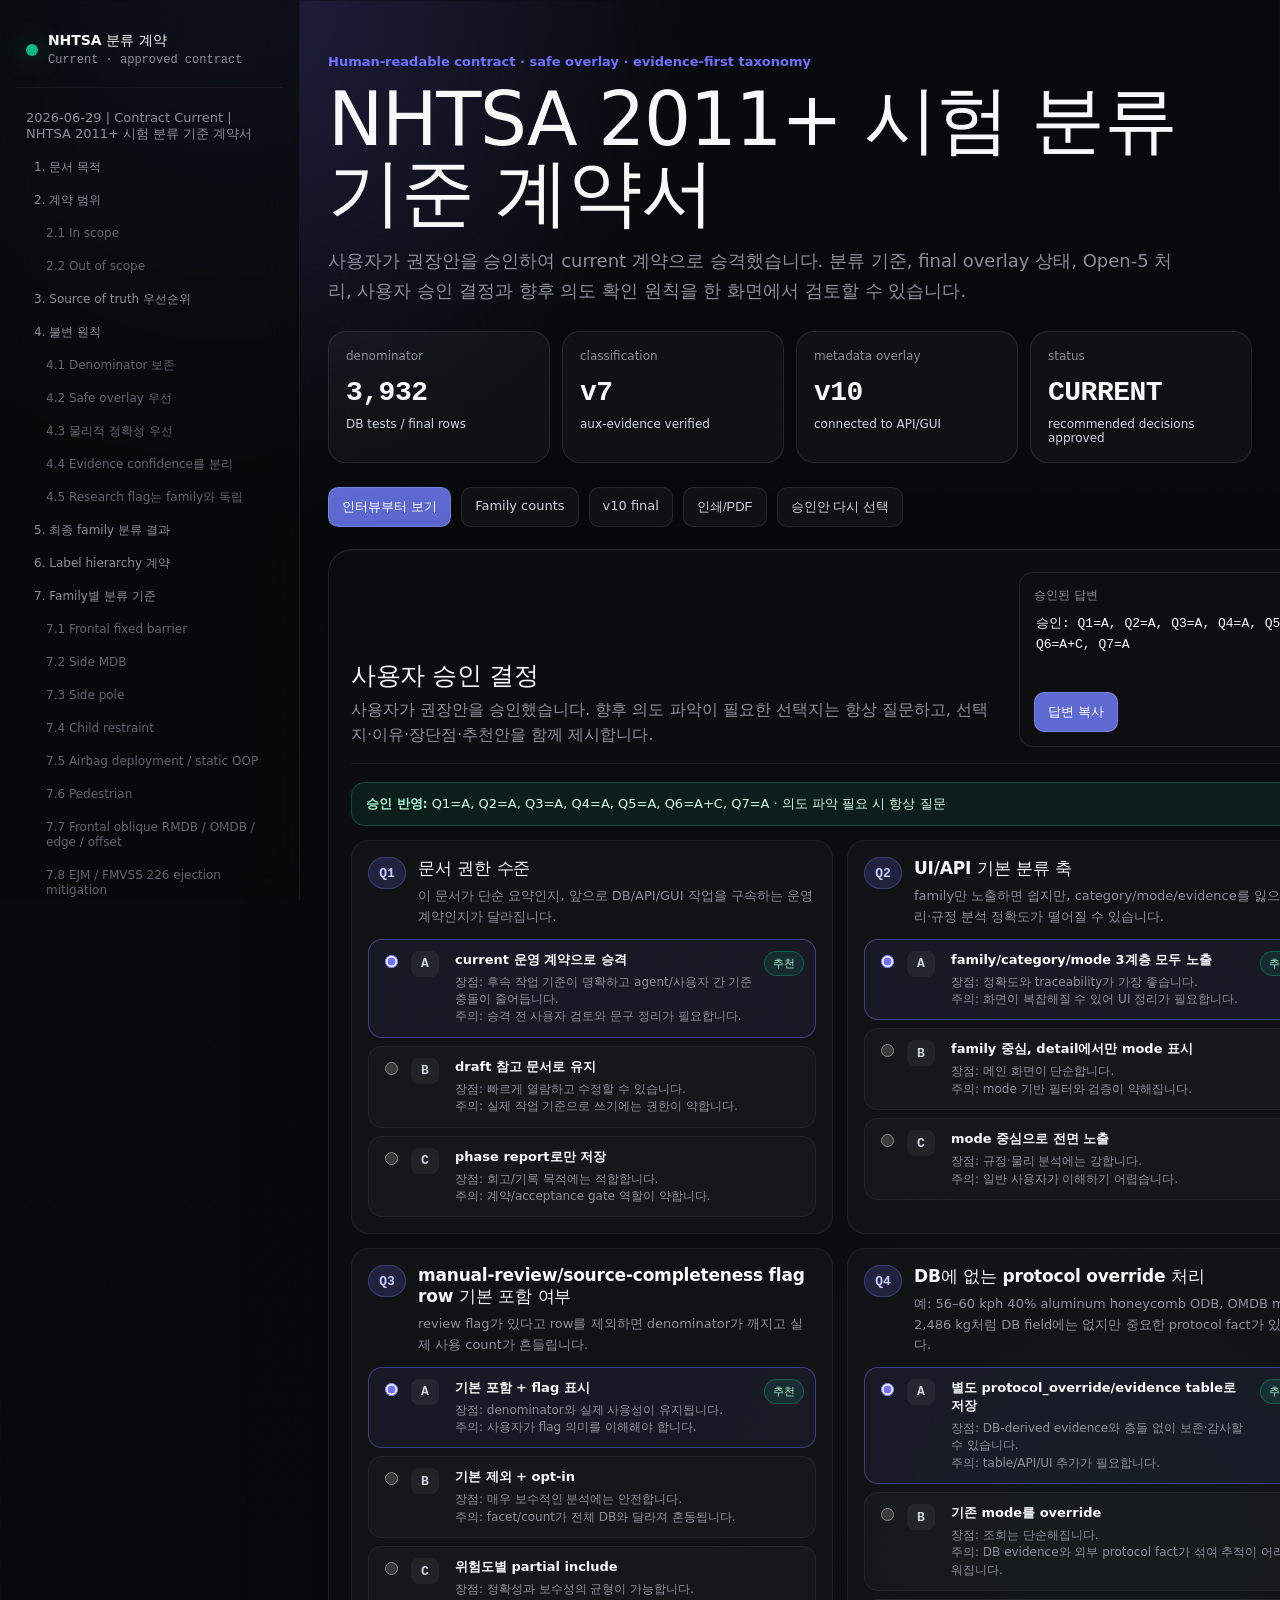
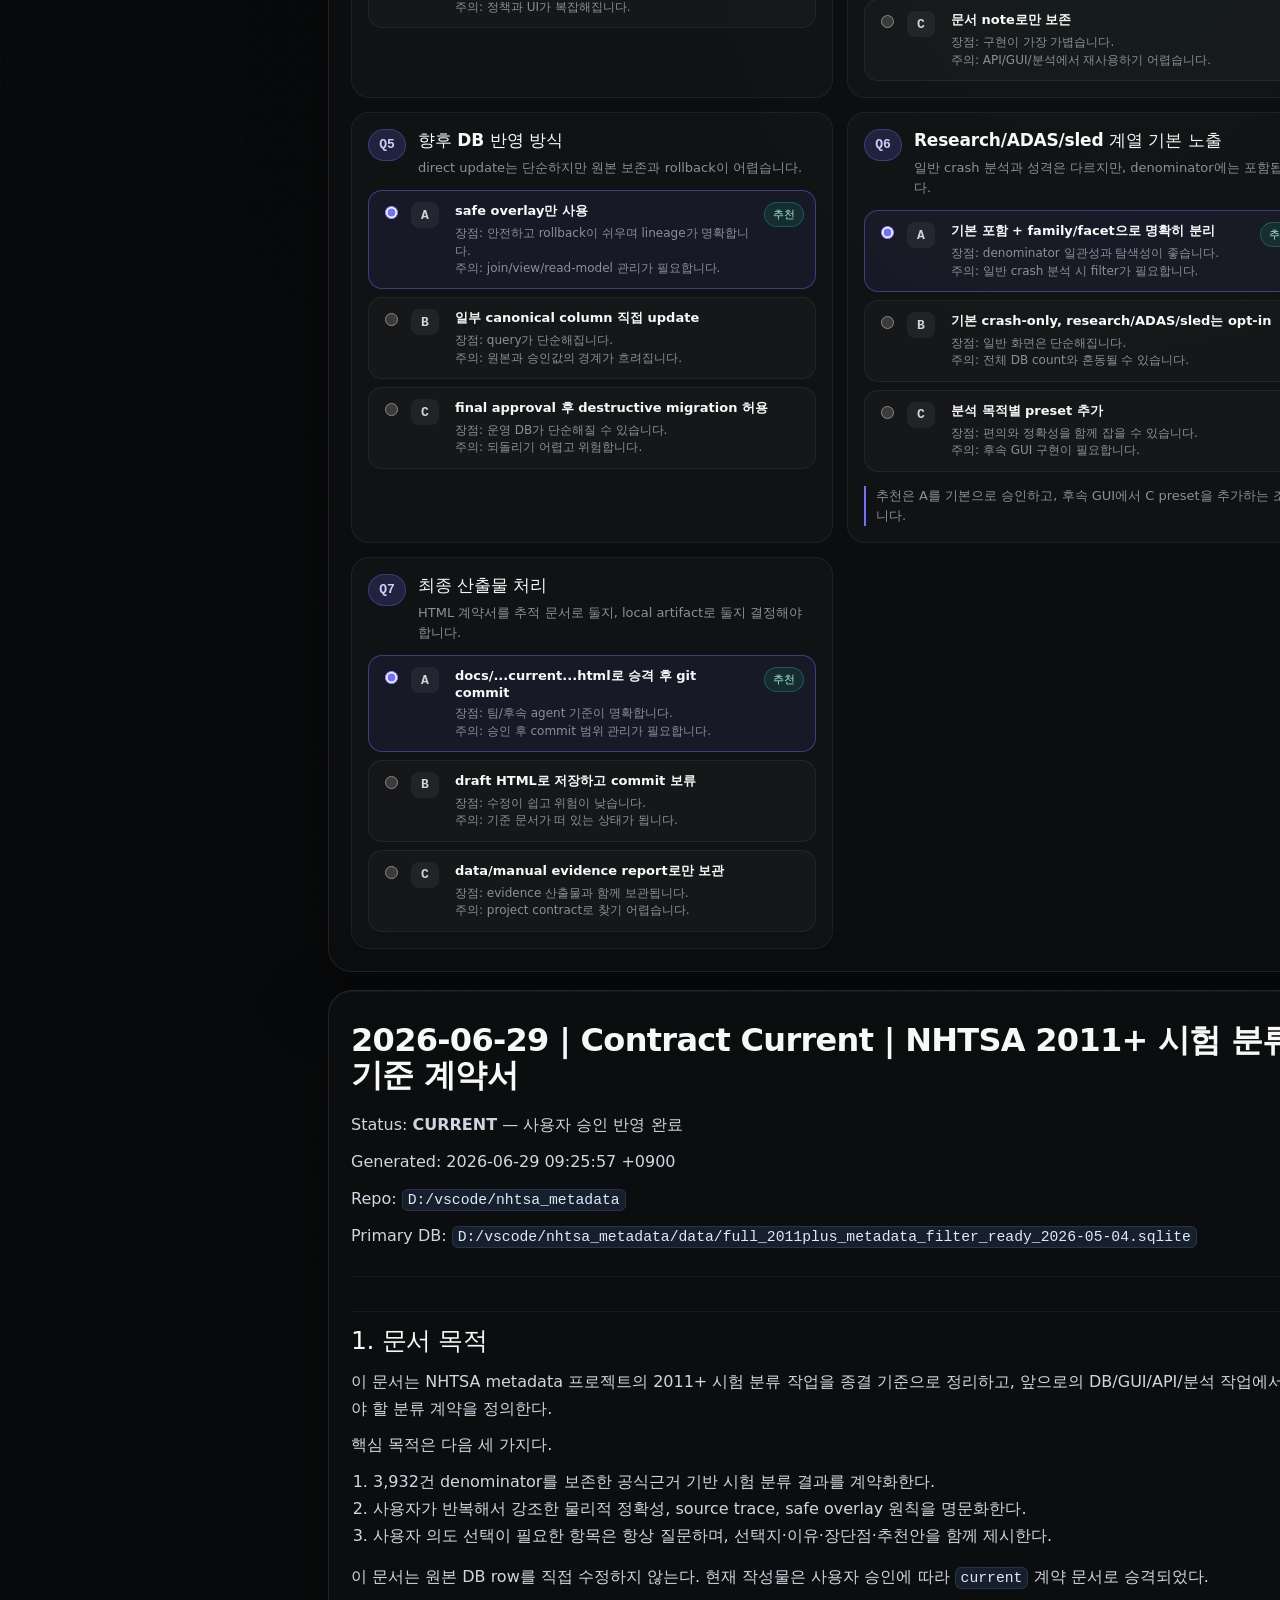
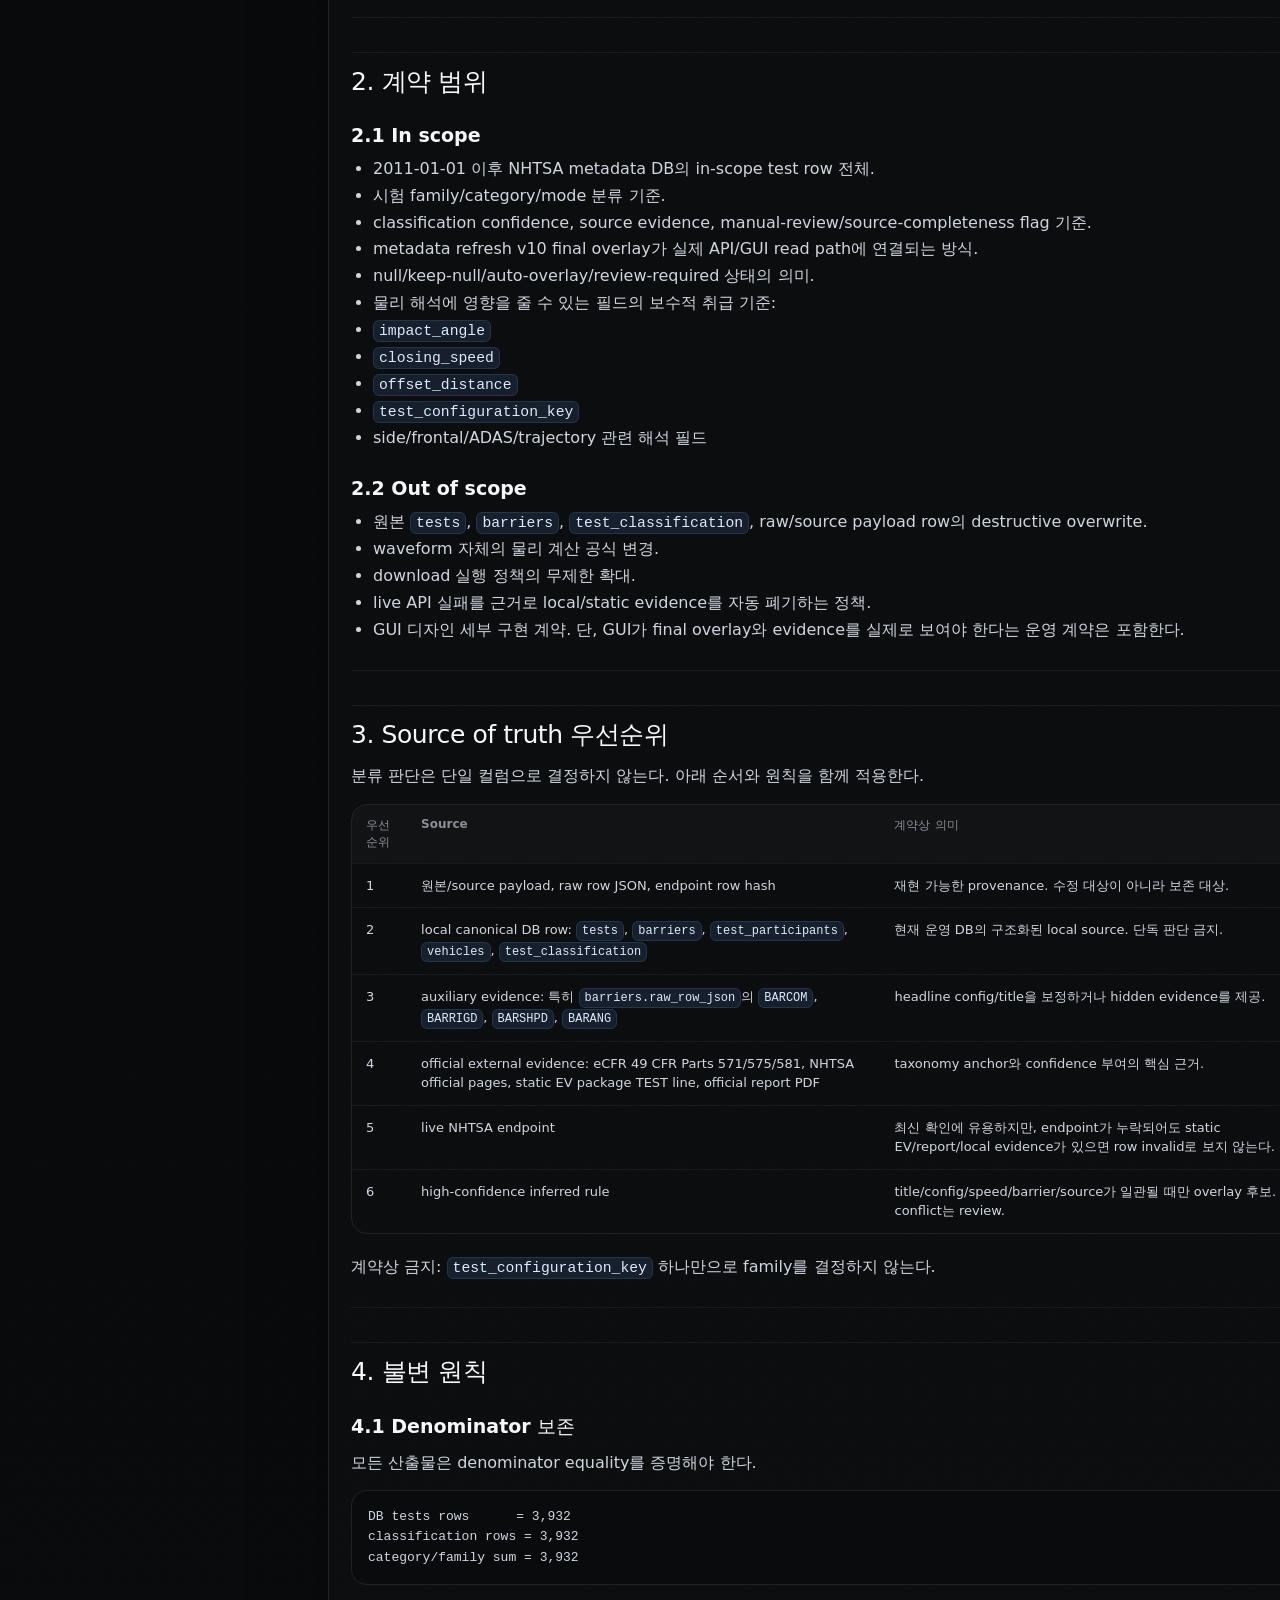
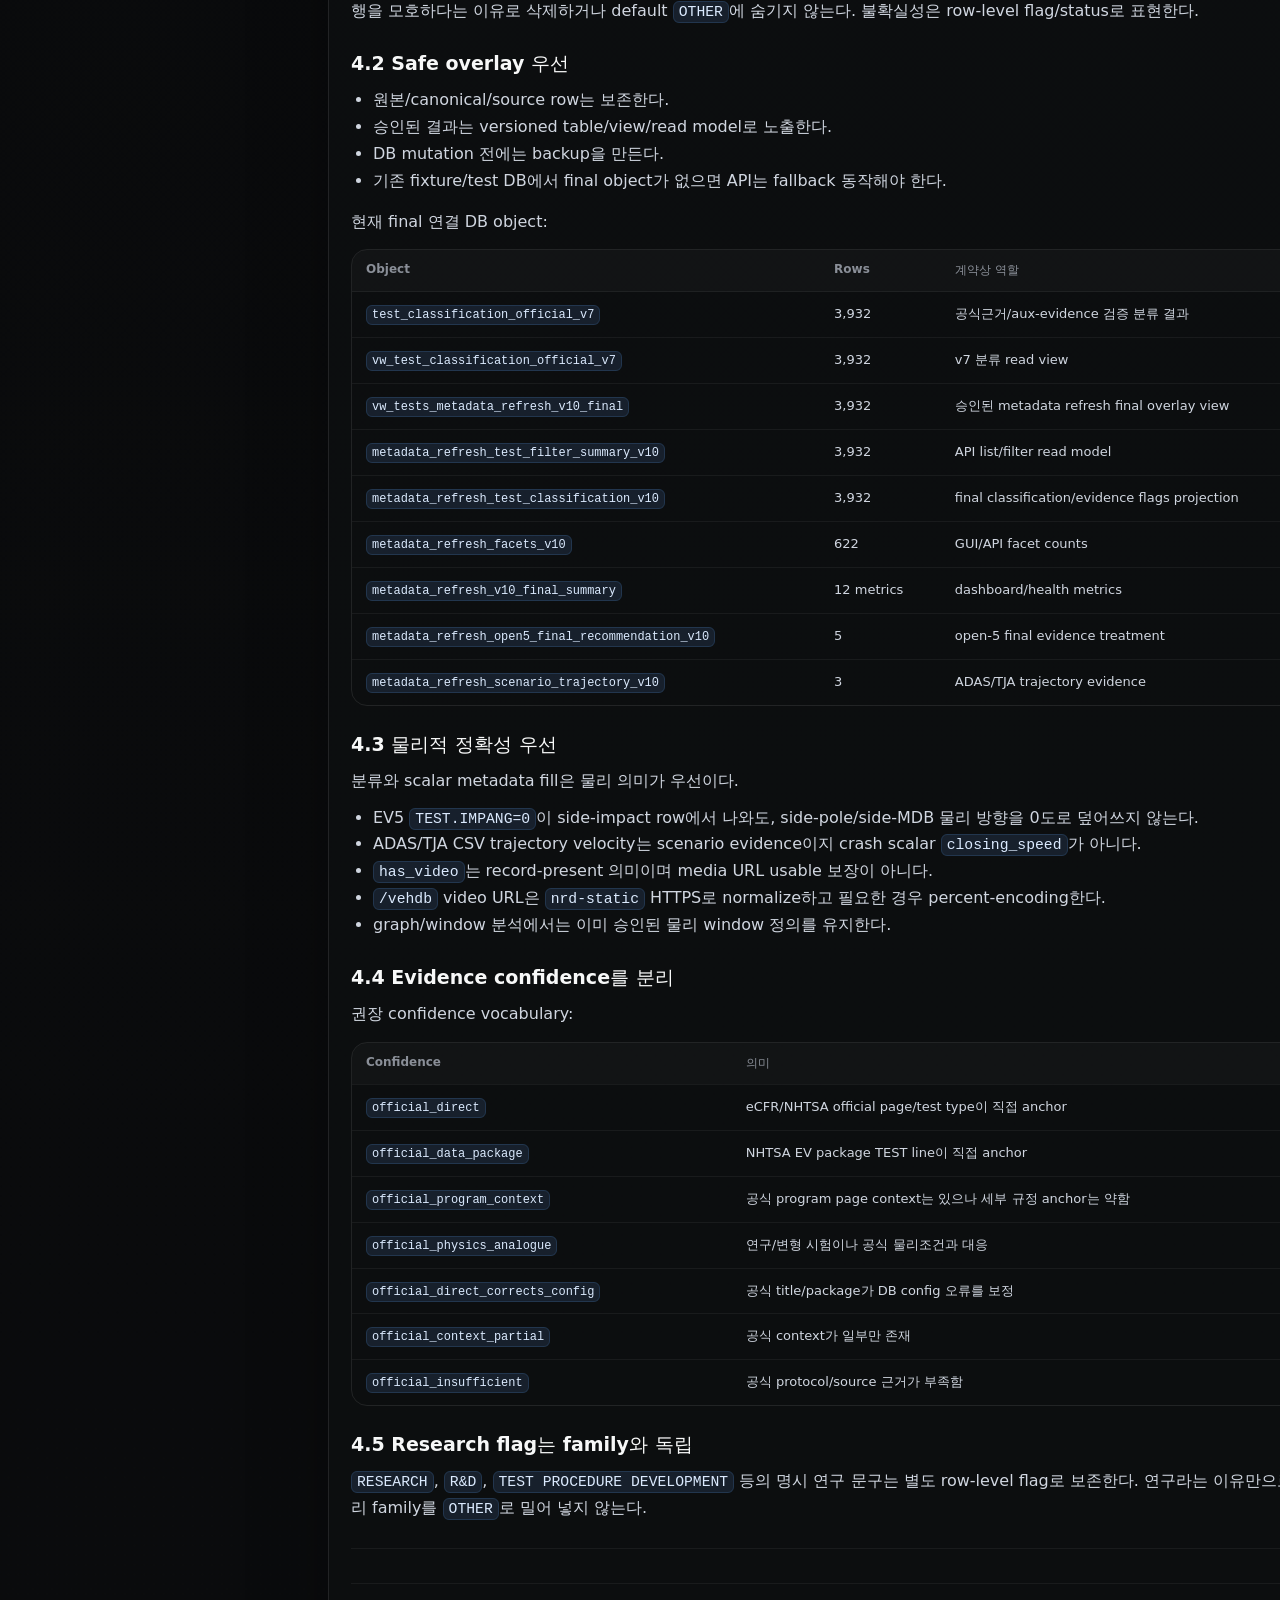
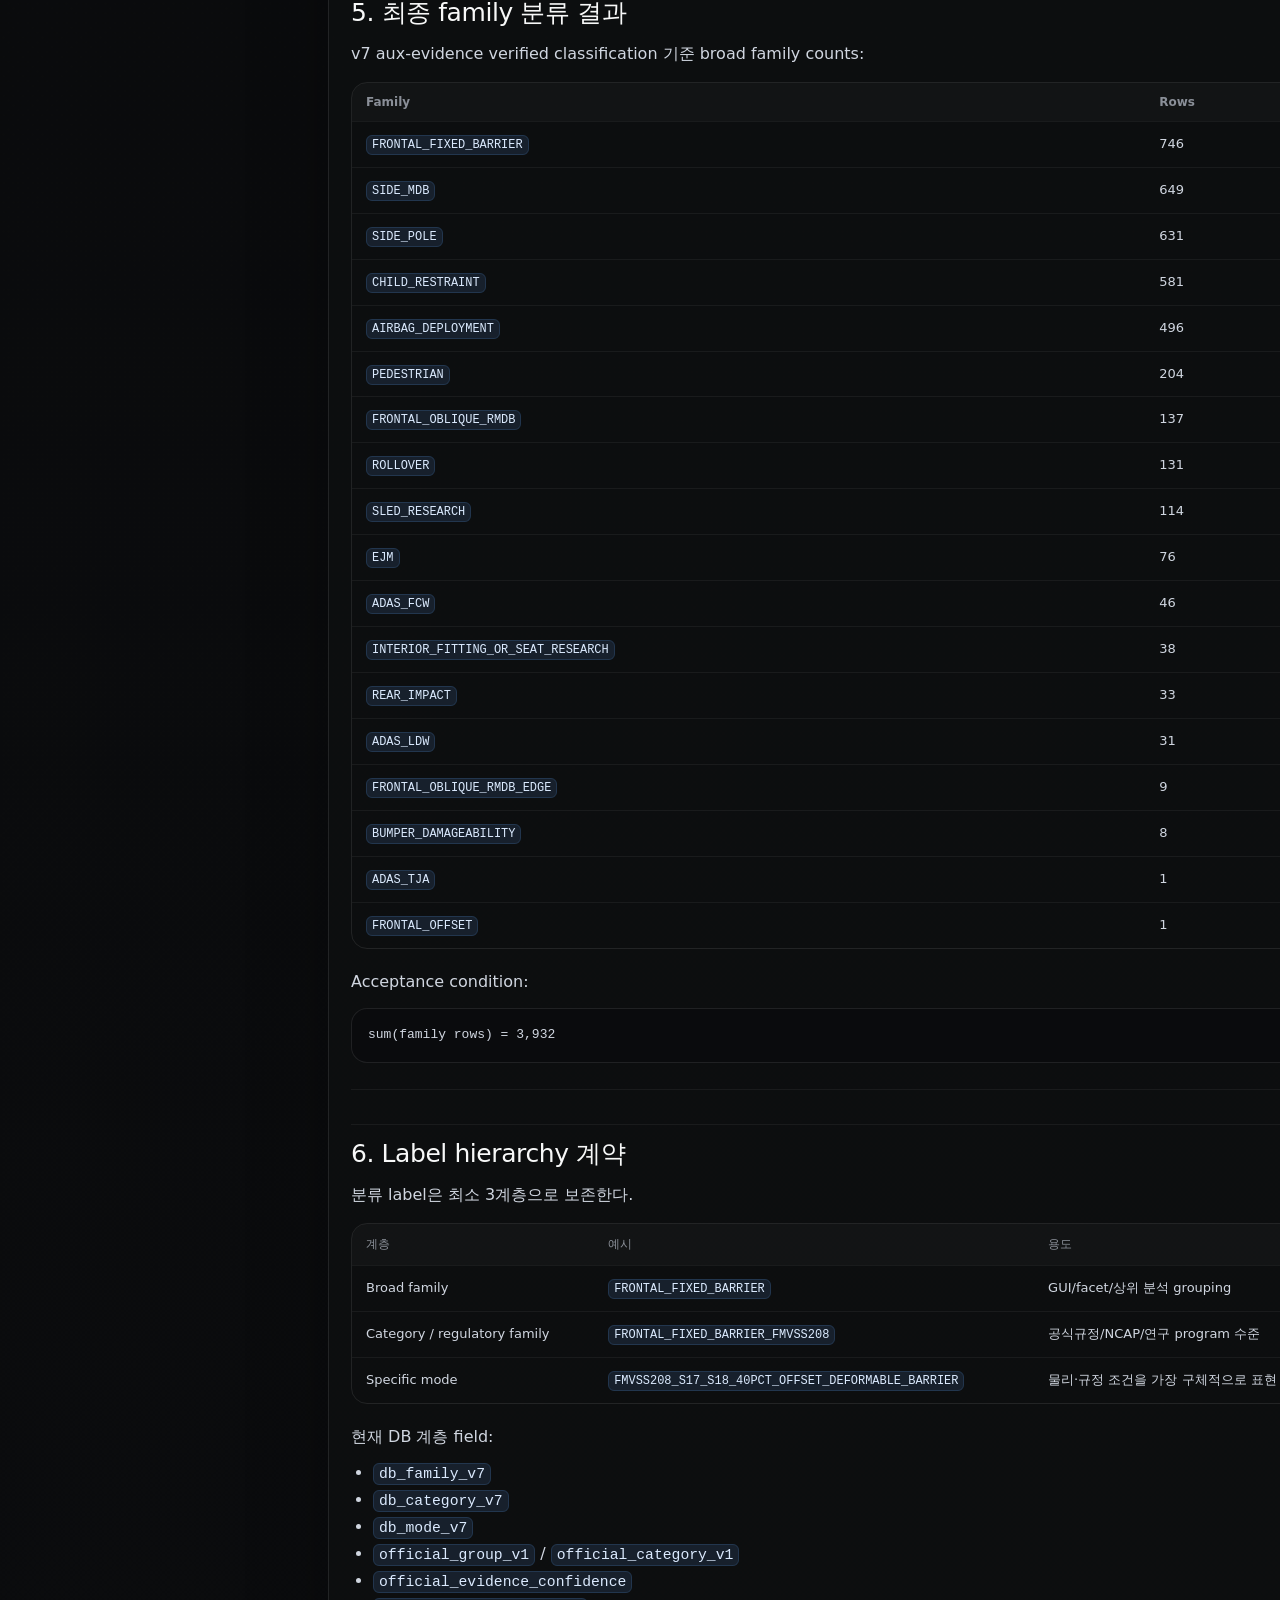
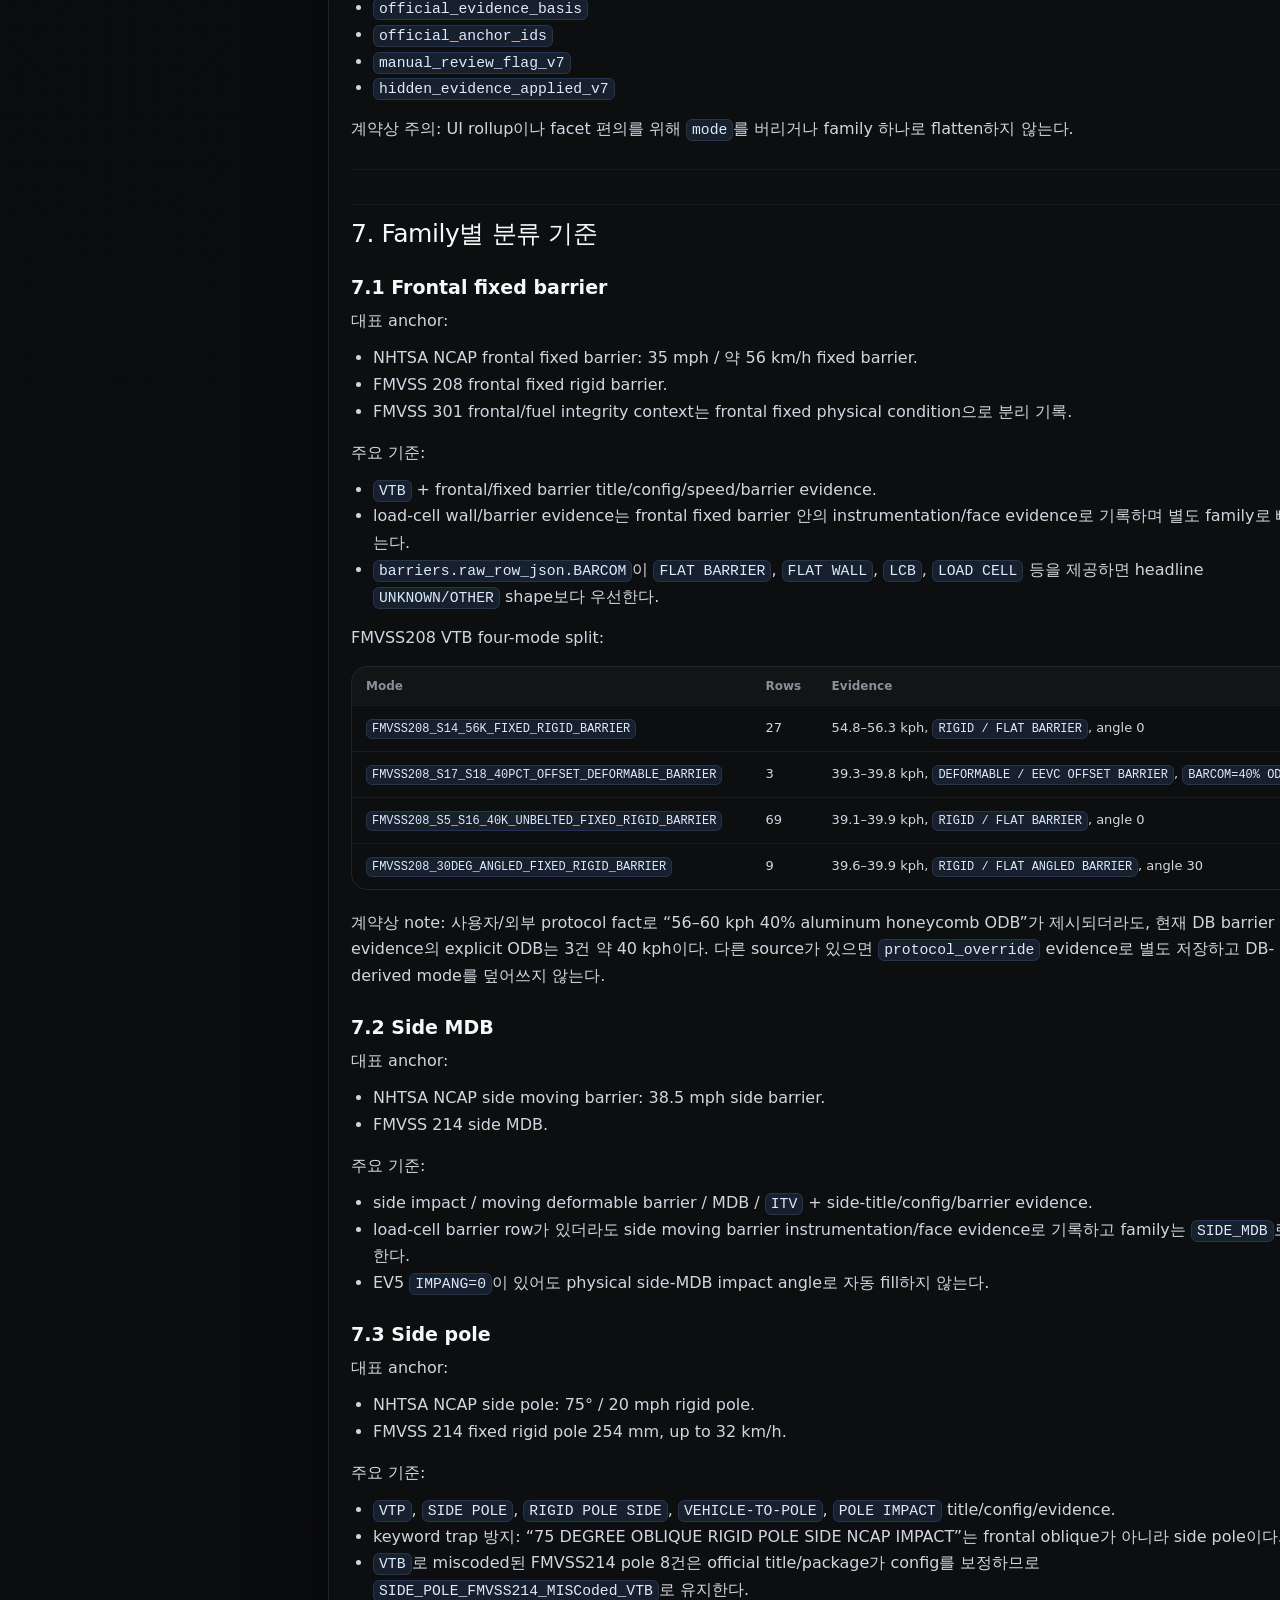
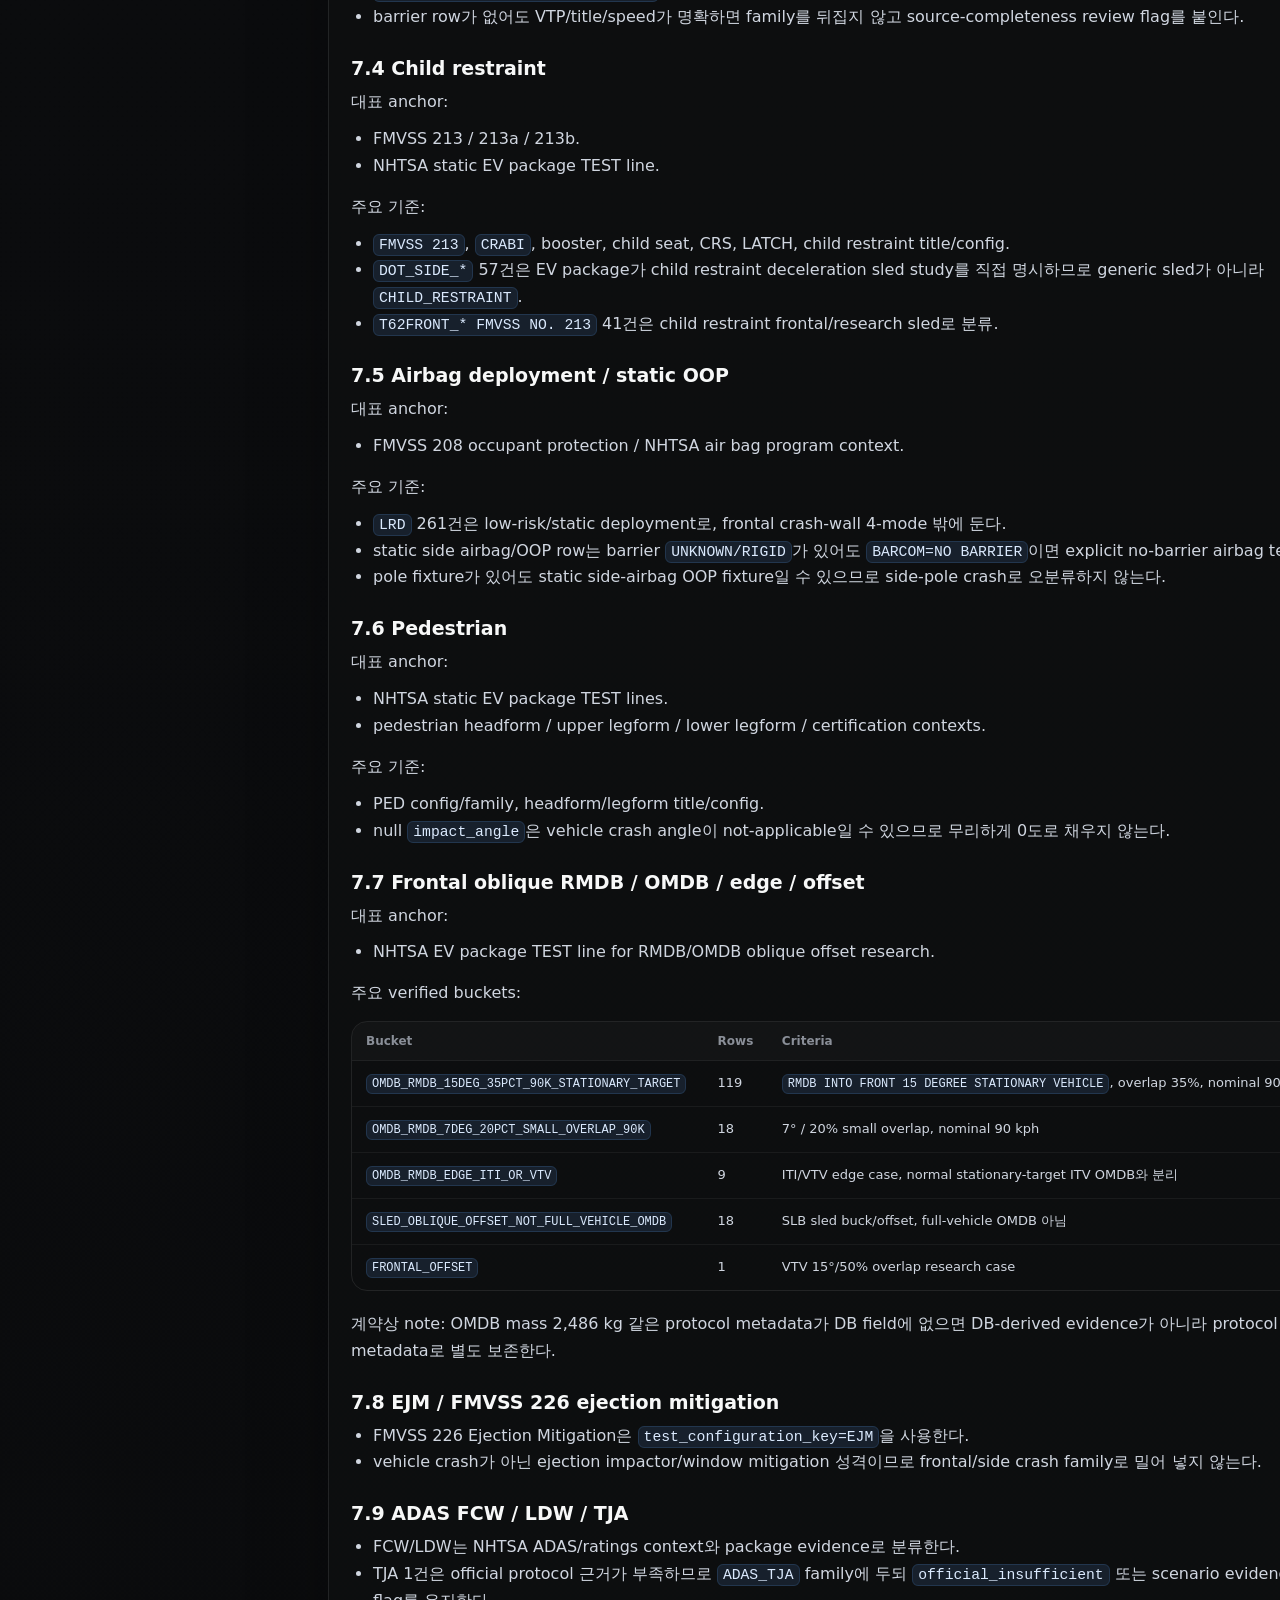
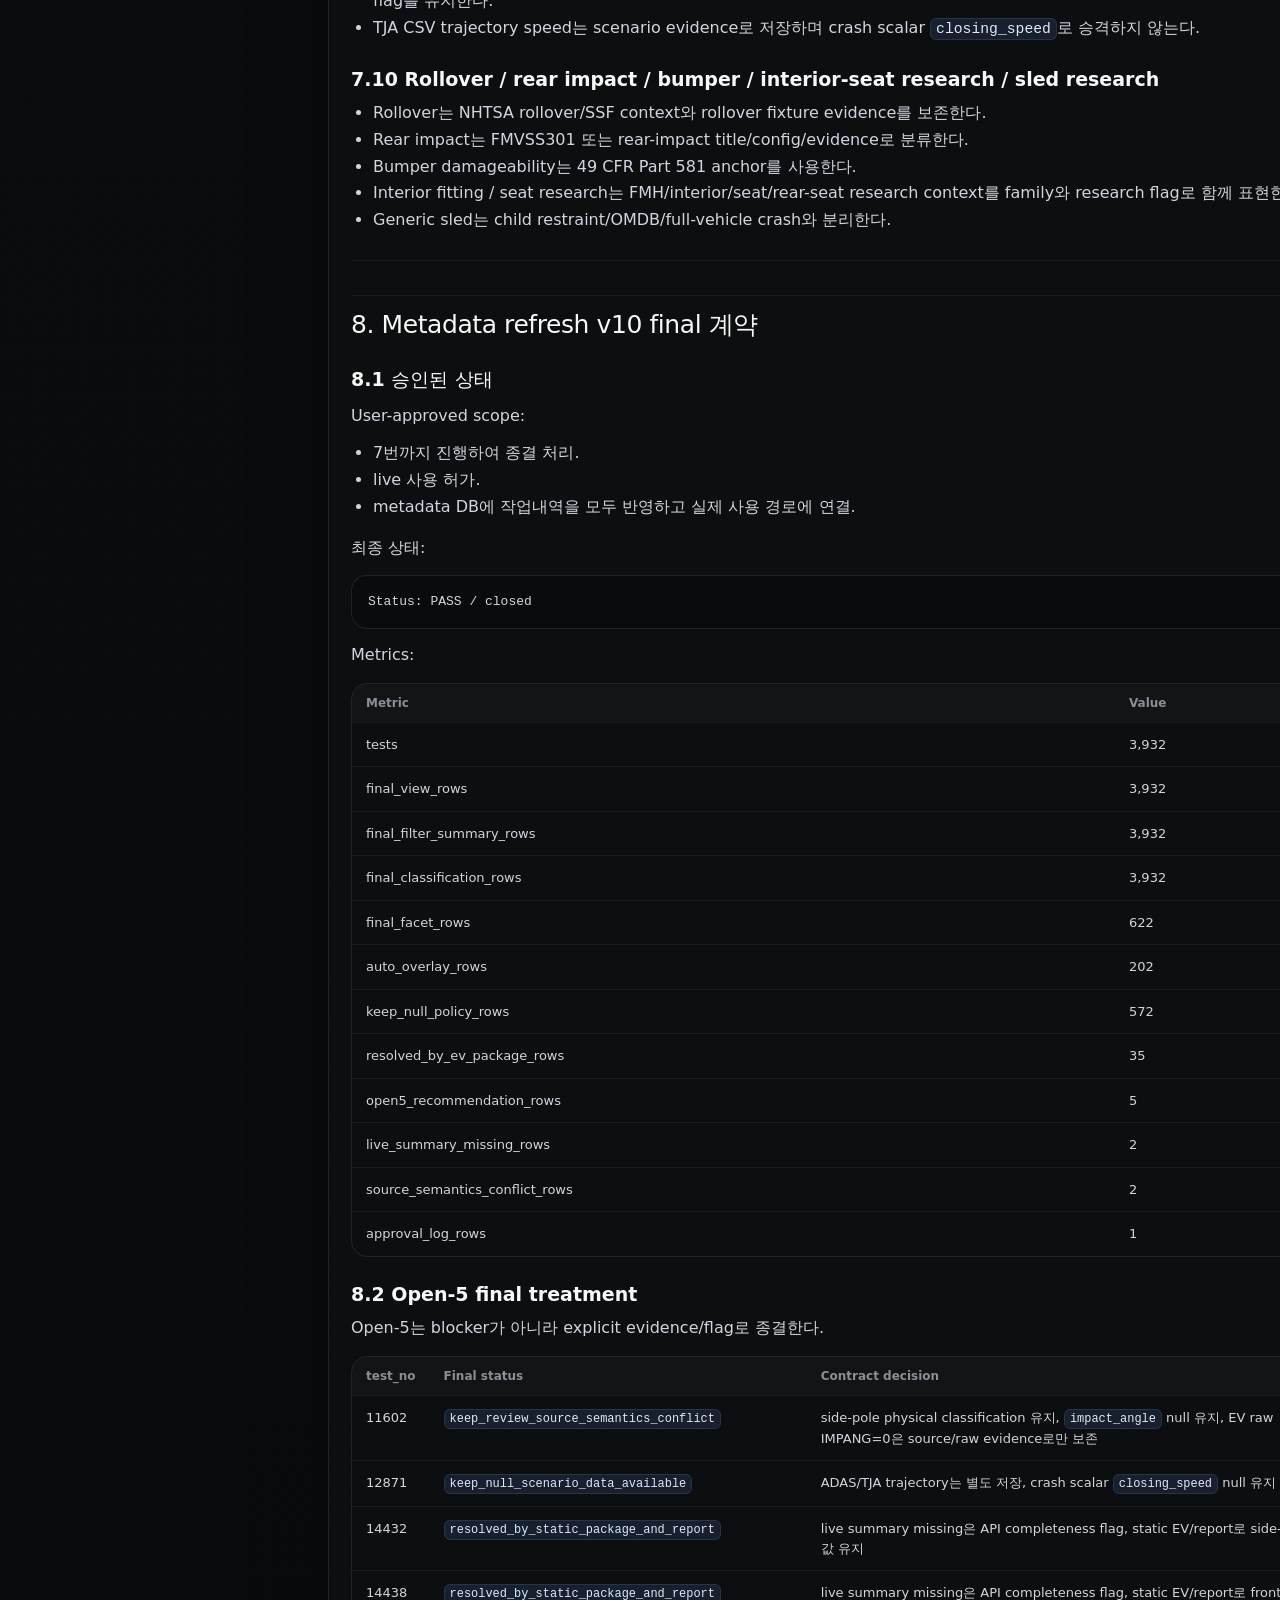
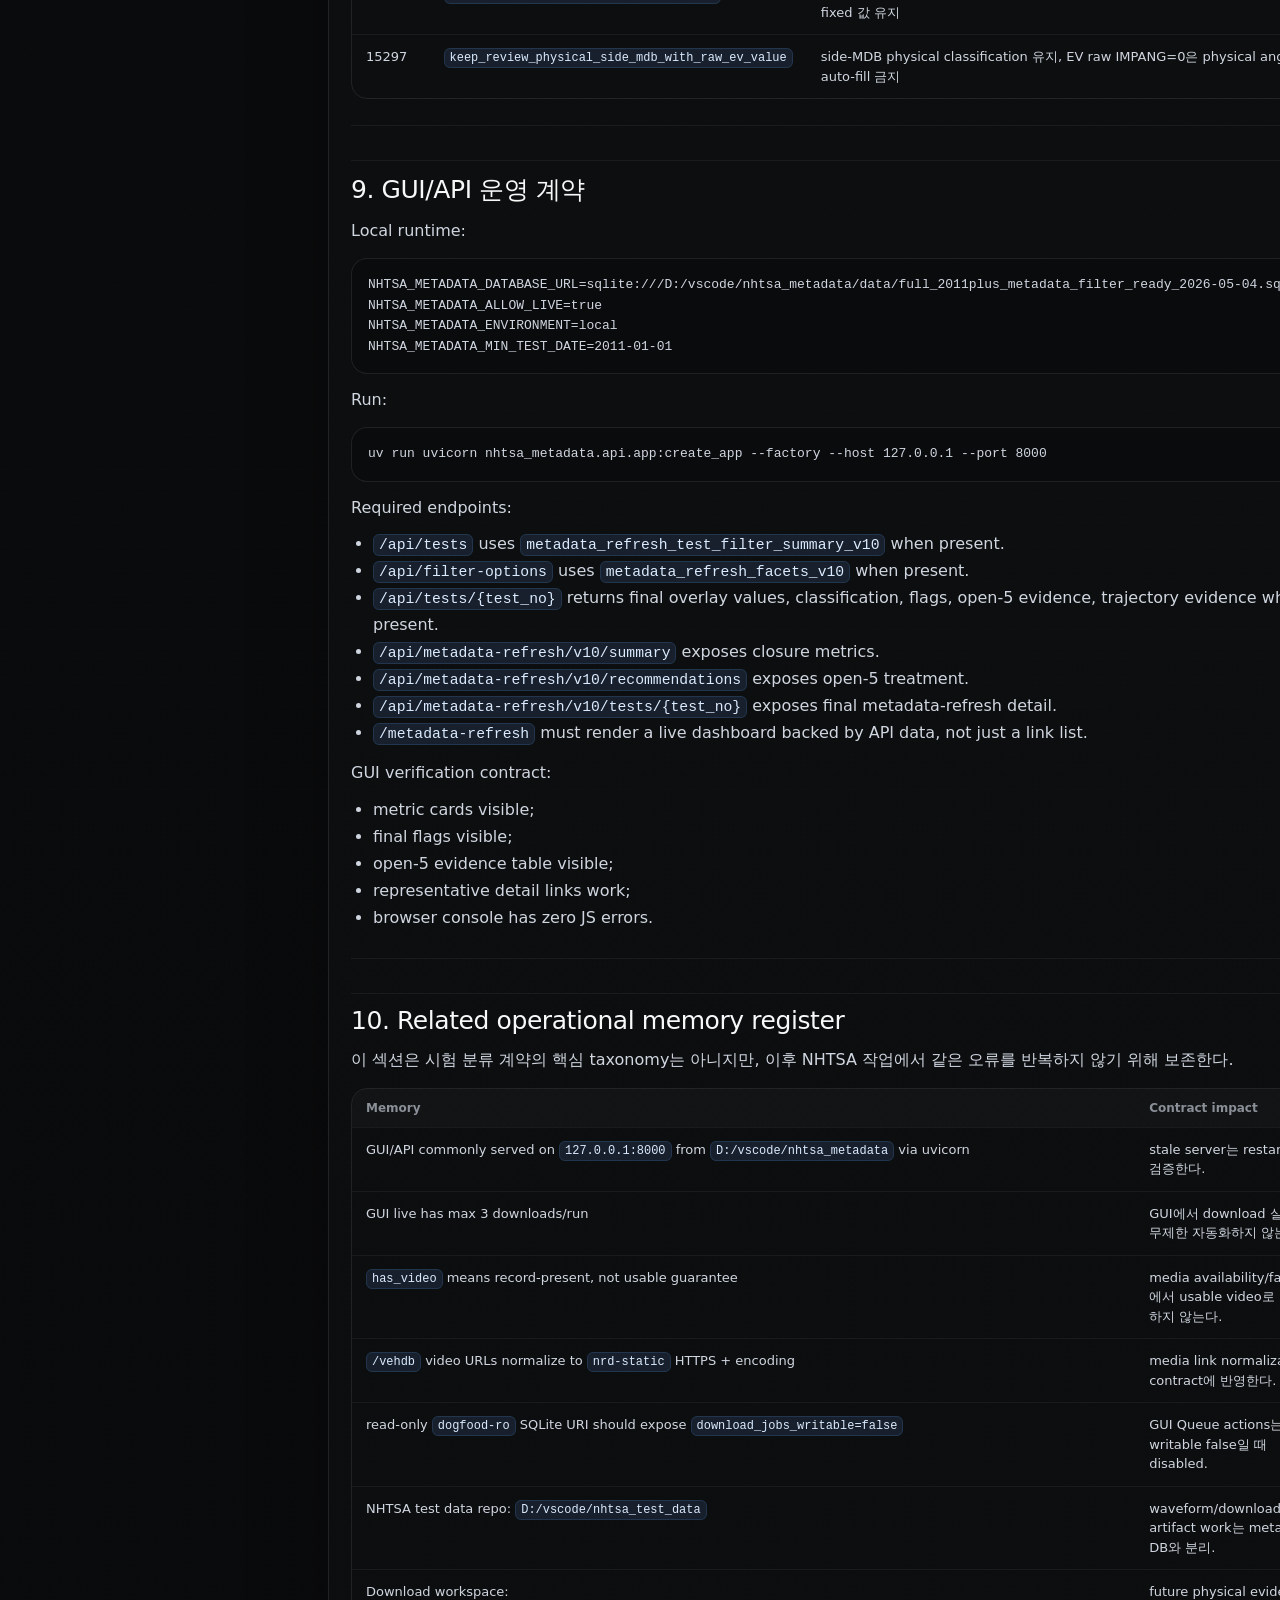
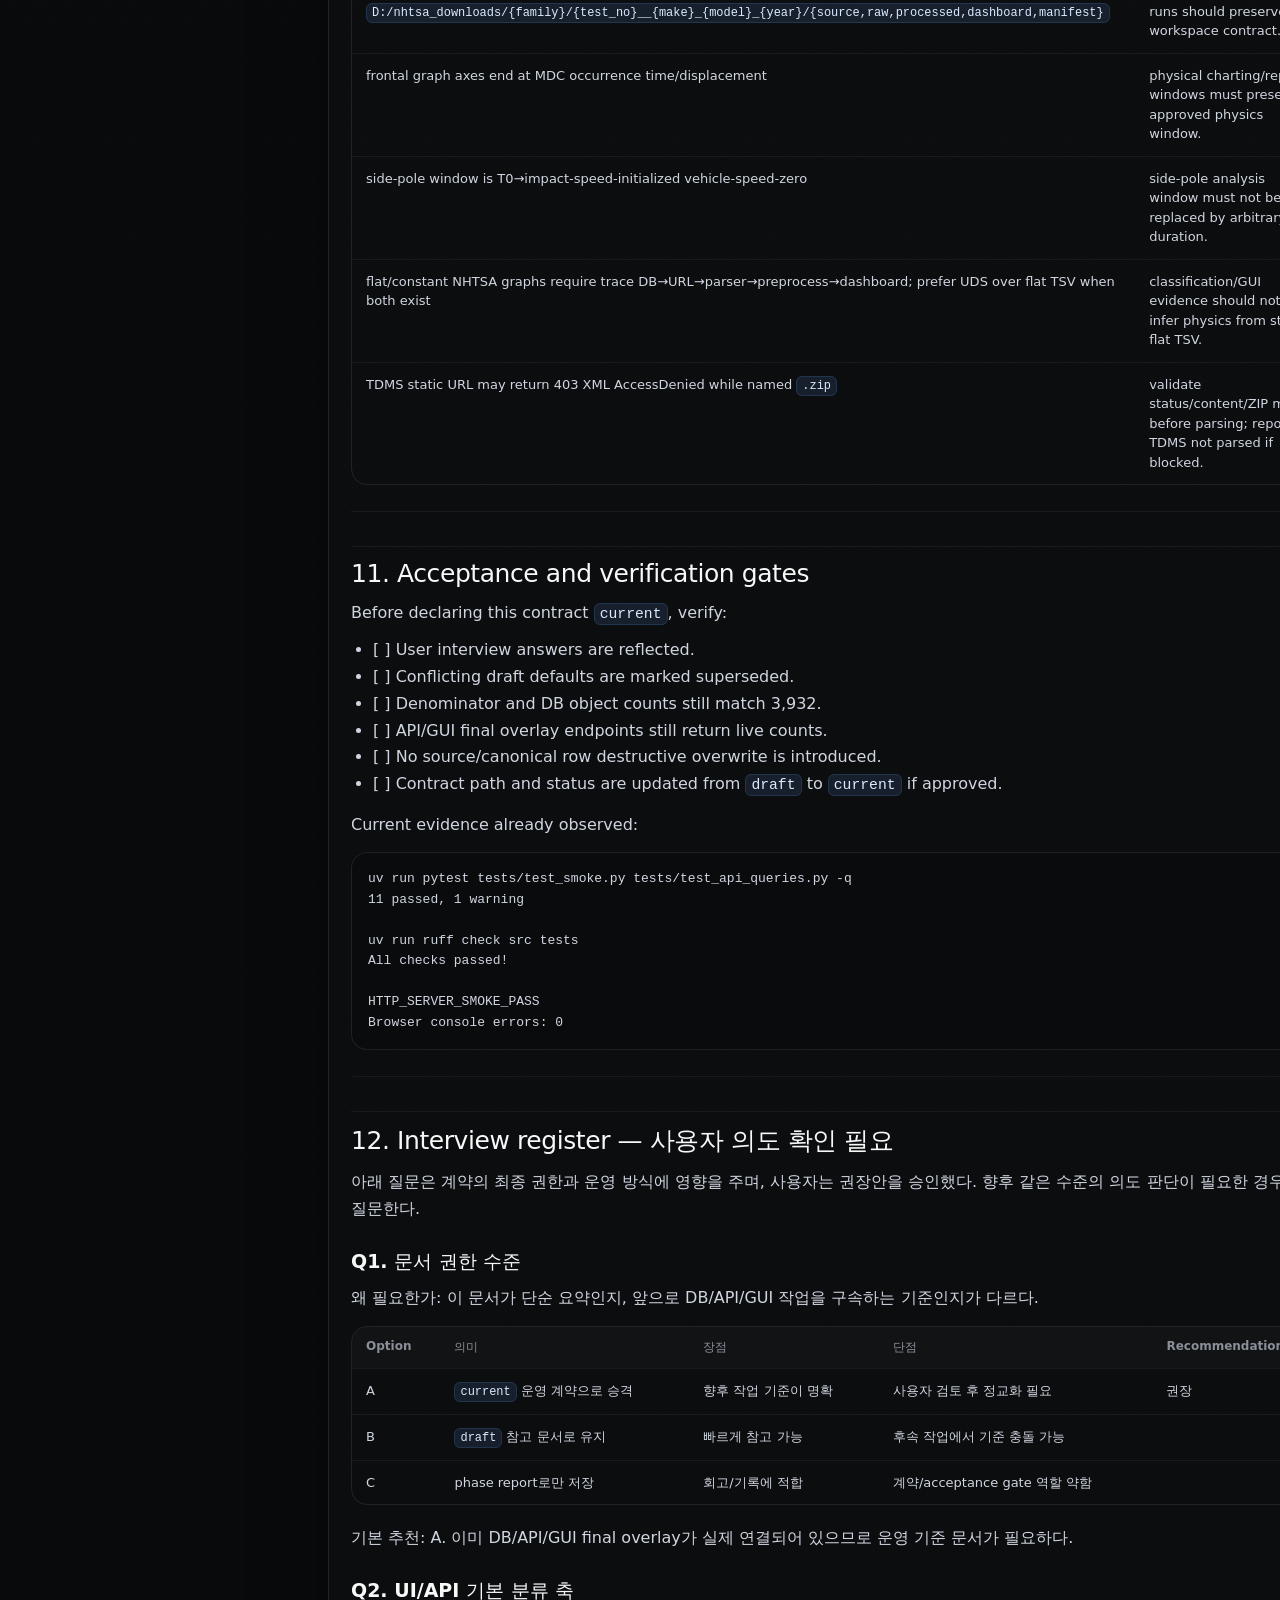
==== docs/2026-06-29__contract__current__test-classification-contract.html @ b2cecfa0 "docs: add current NHTSA classification contract" ====
<!doctype html>
<html lang="ko">
<head>
  <meta charset="utf-8">
  <meta name="viewport" content="width=device-width, initial-scale=1">
  <title>NHTSA 시험 분류 기준 계약서 — Current</title>
  <style>
    :root { color-scheme: dark; --bg:#08090a; --panel:rgba(255,255,255,.035); --panel-2:rgba(255,255,255,.055); --line:rgba(255,255,255,.09); --line-soft:rgba(255,255,255,.055); --text:#f7f8f8; --soft:#d0d6e0; --muted:#8a8f98; --faint:#62666d; --accent:#7170ff; --accent-2:#5e6ad2; --green:#10b981; --amber:#f59e0b; --radius:18px; --mono:"JetBrains Mono","SFMono-Regular",Consolas,ui-monospace,monospace; --sans:Inter,ui-sans-serif,system-ui,-apple-system,"Segoe UI",Roboto,"Apple SD Gothic Neo","Noto Sans KR",sans-serif; }
    *{box-sizing:border-box} html{scroll-behavior:smooth} body{margin:0;background:radial-gradient(circle at 18% 0%,rgba(113,112,255,.22),transparent 30rem),radial-gradient(circle at 88% 8%,rgba(16,185,129,.10),transparent 26rem),linear-gradient(180deg,#08090a 0%,#0b0c0e 48%,#08090a 100%);color:var(--text);font-family:var(--sans);font-feature-settings:"cv01","ss03"} a{color:inherit;text-decoration:none}
    .layout{display:grid;grid-template-columns:minmax(230px,300px) minmax(0,1fr);min-height:100vh} aside{position:sticky;top:0;align-self:start;height:100vh;overflow:auto;padding:22px 16px;border-right:1px solid var(--line-soft);background:rgba(8,9,10,.68);backdrop-filter:blur(18px)} .brand{display:flex;align-items:center;gap:10px;padding:8px 10px 18px;border-bottom:1px solid var(--line-soft);margin-bottom:14px}.brand-mark{width:12px;height:12px;border-radius:50%;background:var(--green);box-shadow:0 0 24px rgba(16,185,129,.55)}.brand strong{font-size:14px;font-weight:590;letter-spacing:-.1px}.brand span{display:block;color:var(--muted);font:12px/1.4 var(--mono);margin-top:2px}.toc{display:flex;flex-direction:column;gap:2px}.toc a{color:var(--muted);border-radius:10px;padding:8px 10px;font-size:13px;line-height:1.25}.toc a:hover{color:var(--text);background:rgba(255,255,255,.045)}.toc .lvl-2{padding-left:18px;font-size:12px}.toc .lvl-3{padding-left:30px;font-size:12px;color:var(--faint)}main{min-width:0}
    .hero{max-width:1180px;margin:0 auto;padding:54px 28px 22px}.eyebrow{color:var(--accent);font-size:13px;font-weight:590;margin-bottom:14px}.hero h1{font-size:clamp(42px,6vw,74px);line-height:.98;letter-spacing:-1.4px;margin:0;font-weight:510;max-width:980px}.lead{color:var(--muted);font-size:18px;line-height:1.65;max-width:860px;margin:18px 0 0}.meta-grid{display:grid;grid-template-columns:repeat(4,minmax(0,1fr));gap:12px;margin-top:26px}.metric{background:var(--panel);border:1px solid var(--line);border-radius:var(--radius);padding:17px;min-height:112px}.metric span{display:block;color:var(--muted);font-size:12px}.metric strong{display:block;margin-top:16px;font:600 28px/1 var(--mono);letter-spacing:-.5px}.metric em{display:block;margin-top:10px;color:var(--soft);font-size:12px;font-style:normal}.toolbar{display:flex;flex-wrap:wrap;gap:10px;margin-top:24px}.btn{border:1px solid var(--line);background:rgba(255,255,255,.04);border-radius:10px;padding:10px 13px;color:var(--soft);font-weight:510;font-size:13px;cursor:pointer}.btn.primary{background:var(--accent-2);color:#fff;border-color:rgba(255,255,255,.16)}
    .content-wrap{max-width:1180px;margin:0 auto;padding:0 28px 72px;display:grid;gap:18px}.interview-panel,.article{background:rgba(15,16,17,.72);border:1px solid var(--line);border-radius:24px;box-shadow:0 24px 80px rgba(0,0,0,.26),inset 0 1px 0 rgba(255,255,255,.04)}.interview-panel{padding:22px}.section-title{display:flex;align-items:flex-end;justify-content:space-between;gap:18px;border-bottom:1px solid var(--line-soft);padding-bottom:16px;margin-bottom:18px}.section-title h2{margin:0;font-size:25px;letter-spacing:-.4px;font-weight:510}.section-title p{margin:6px 0 0;color:var(--muted);line-height:1.55}.answer-box{background:#0d0e10;border:1px solid var(--line);border-radius:14px;padding:14px;min-width:310px}.answer-box label{display:block;color:var(--muted);font-size:12px;margin-bottom:8px}.answer-box textarea{width:100%;min-height:76px;resize:vertical;border:0;outline:0;color:var(--text);background:transparent;font:13px/1.55 var(--mono)}.q-grid{display:grid;grid-template-columns:repeat(2,minmax(0,1fr));gap:14px}.q-card{border:1px solid var(--line-soft);background:rgba(255,255,255,.025);border-radius:18px;padding:16px}.q-head{display:flex;gap:12px;align-items:flex-start;margin-bottom:12px}.q-id{flex:none;display:inline-grid;place-items:center;width:38px;height:32px;border-radius:999px;background:rgba(113,112,255,.18);color:#c7d2fe;font:600 13px var(--mono);border:1px solid rgba(113,112,255,.32)}.q-card h3{margin:0;font-size:17px;font-weight:590;letter-spacing:-.2px}.q-card p{margin:6px 0 0;color:var(--muted);line-height:1.55;font-size:13px}.options{display:grid;gap:8px}.option{display:grid;grid-template-columns:auto 34px minmax(0,1fr) auto;gap:10px;align-items:start;border:1px solid var(--line-soft);background:rgba(255,255,255,.025);border-radius:14px;padding:11px;cursor:pointer;min-height:72px}.option:hover{border-color:rgba(255,255,255,.16);background:rgba(255,255,255,.045)}.option input{margin-top:4px;accent-color:var(--accent)}.option.recommended{border-color:rgba(113,112,255,.42);background:rgba(113,112,255,.08)}.opt-key{display:inline-grid;place-items:center;width:28px;height:26px;border-radius:8px;background:rgba(255,255,255,.055);font:600 13px var(--mono);color:var(--soft)}.opt-body strong{display:block;font-size:13px;margin-bottom:5px}.opt-body em{display:block;color:var(--muted);font-size:12px;line-height:1.45;font-style:normal}.badge{align-self:start;border-radius:999px;border:1px solid rgba(16,185,129,.35);color:#a7f3d0;background:rgba(16,185,129,.12);padding:4px 8px;font-size:11px}.q-note{border-left:2px solid var(--accent);padding-left:10px}.approval-strip{border:1px solid rgba(16,185,129,.28);background:rgba(16,185,129,.10);color:#d1fae5;border-radius:14px;padding:12px 14px;margin-bottom:14px;font-size:13px}.approval-strip strong{color:#a7f3d0}.decision-summary{border:1px solid rgba(113,112,255,.22);background:rgba(113,112,255,.055);border-radius:16px;padding:14px;margin:12px 0 18px}
    .article{padding:22px}.article h1,.article h2,.article h3,.article h4{scroll-margin-top:20px}.article h1{font-size:32px;line-height:1.12;letter-spacing:-.7px;margin:10px 0 18px}.article h2{font-size:25px;margin:34px 0 12px;font-weight:510;letter-spacing:-.42px;padding-top:12px;border-top:1px solid var(--line-soft)}.article h3{font-size:19px;margin:26px 0 10px;font-weight:590}.article h4{font-size:16px;margin:20px 0 8px}.anchor{color:var(--faint);font-size:.72em;margin-left:8px;opacity:0}h1:hover .anchor,h2:hover .anchor,h3:hover .anchor,h4:hover .anchor{opacity:1}.article p,.article li{color:var(--soft);line-height:1.68}.article p{margin:10px 0}.article ul,.article ol{padding-left:22px;margin:8px 0 14px}code{font-family:var(--mono);font-size:.92em;color:#dbeafe;background:rgba(96,165,250,.12);border:1px solid rgba(96,165,250,.16);padding:2px 5px;border-radius:6px}pre{position:relative;overflow:auto;background:#0a0b0d;border:1px solid var(--line);border-radius:16px;padding:16px;color:var(--soft)}pre code{background:transparent;border:0;padding:0;color:inherit;font-size:13px;line-height:1.58}.table-shell{width:100%;overflow:auto;border:1px solid var(--line);border-radius:16px;margin:14px 0 20px}table{border-collapse:collapse;width:100%;min-width:720px}th,td{padding:12px 14px;border-bottom:1px solid var(--line-soft);vertical-align:top;text-align:left}th{color:var(--muted);font-size:12px;font-weight:590;background:rgba(255,255,255,.025)}td{color:var(--soft);font-size:13px;line-height:1.5}tr:last-child td{border-bottom:0}hr{border:0;border-top:1px solid var(--line-soft);margin:26px 0}.toast{position:fixed;right:18px;bottom:18px;background:#111317;border:1px solid var(--line);color:var(--text);padding:12px 14px;border-radius:12px;opacity:0;transform:translateY(8px);transition:.2s ease;pointer-events:none;box-shadow:0 20px 50px rgba(0,0,0,.34)}.toast.show{opacity:1;transform:translateY(0)}
    @media(max-width:1100px){.layout{grid-template-columns:1fr}aside{position:relative;height:auto;border-right:0;border-bottom:1px solid var(--line-soft)}.toc{display:grid;grid-template-columns:repeat(2,minmax(0,1fr))}.meta-grid{grid-template-columns:repeat(2,minmax(0,1fr))}.q-grid{grid-template-columns:1fr}}@media(max-width:680px){.hero,.content-wrap{padding-left:16px;padding-right:16px}.meta-grid{grid-template-columns:1fr}.section-title{display:block}.answer-box{margin-top:14px;min-width:0}.toc{grid-template-columns:1fr}.option{grid-template-columns:auto 30px minmax(0,1fr)}.badge{grid-column:3}}@media print{body{background:#fff;color:#111}aside,.toolbar,.answer-box,.toast{display:none}.layout{display:block}.hero,.content-wrap{max-width:none;padding:0}.article,.interview-panel,.metric{border:1px solid #ddd;box-shadow:none;background:#fff;color:#111}.article p,.article li,td{color:#222}th{color:#111}code,pre{color:#111;background:#f5f5f5}}
</style>
</head>
<body>
  <div class="layout">
    <aside>
      <div class="brand"><span class="brand-mark"></span><div><strong>NHTSA 분류 계약</strong><span>Current · approved contract</span></div></div>
      <nav class="toc" aria-label="문서 목차"><a class="lvl-1" href="#2026-06-29-contract-current-nhtsa-2011-시험-분류-기준-계약서">2026-06-29 | Contract Current | NHTSA 2011+ 시험 분류 기준 계약서</a><a class="lvl-2" href="#1-문서-목적">1. 문서 목적</a><a class="lvl-2" href="#2-계약-범위">2. 계약 범위</a><a class="lvl-3" href="#2-1-in-scope">2.1 In scope</a><a class="lvl-3" href="#2-2-out-of-scope">2.2 Out of scope</a><a class="lvl-2" href="#3-source-of-truth-우선순위">3. Source of truth 우선순위</a><a class="lvl-2" href="#4-불변-원칙">4. 불변 원칙</a><a class="lvl-3" href="#4-1-denominator-보존">4.1 Denominator 보존</a><a class="lvl-3" href="#4-2-safe-overlay-우선">4.2 Safe overlay 우선</a><a class="lvl-3" href="#4-3-물리적-정확성-우선">4.3 물리적 정확성 우선</a><a class="lvl-3" href="#4-4-evidence-confidence를-분리">4.4 Evidence confidence를 분리</a><a class="lvl-3" href="#4-5-research-flag는-family와-독립">4.5 Research flag는 family와 독립</a><a class="lvl-2" href="#5-최종-family-분류-결과">5. 최종 family 분류 결과</a><a class="lvl-2" href="#6-label-hierarchy-계약">6. Label hierarchy 계약</a><a class="lvl-2" href="#7-family별-분류-기준">7. Family별 분류 기준</a><a class="lvl-3" href="#7-1-frontal-fixed-barrier">7.1 Frontal fixed barrier</a><a class="lvl-3" href="#7-2-side-mdb">7.2 Side MDB</a><a class="lvl-3" href="#7-3-side-pole">7.3 Side pole</a><a class="lvl-3" href="#7-4-child-restraint">7.4 Child restraint</a><a class="lvl-3" href="#7-5-airbag-deployment-static-oop">7.5 Airbag deployment / static OOP</a><a class="lvl-3" href="#7-6-pedestrian">7.6 Pedestrian</a><a class="lvl-3" href="#7-7-frontal-oblique-rmdb-omdb-edge-offset">7.7 Frontal oblique RMDB / OMDB / edge / offset</a><a class="lvl-3" href="#7-8-ejm-fmvss-226-ejection-mitigation">7.8 EJM / FMVSS 226 ejection mitigation</a><a class="lvl-3" href="#7-9-adas-fcw-ldw-tja">7.9 ADAS FCW / LDW / TJA</a><a class="lvl-3" href="#7-10-rollover-rear-impact-bumper-interior-seat-research-sled-research">7.10 Rollover / rear impact / bumper / interior-seat research / sled research</a><a class="lvl-2" href="#8-metadata-refresh-v10-final-계약">8. Metadata refresh v10 final 계약</a><a class="lvl-3" href="#8-1-승인된-상태">8.1 승인된 상태</a><a class="lvl-3" href="#8-2-open-5-final-treatment">8.2 Open-5 final treatment</a><a class="lvl-2" href="#9-gui-api-운영-계약">9. GUI/API 운영 계약</a><a class="lvl-2" href="#10-related-operational-memory-register">10. Related operational memory register</a><a class="lvl-2" href="#11-acceptance-and-verification-gates">11. Acceptance and verification gates</a><a class="lvl-2" href="#12-interview-register-사용자-의도-확인-필요">12. Interview register — 사용자 의도 확인 필요</a><a class="lvl-3" href="#q1-문서-권한-수준">Q1. 문서 권한 수준</a><a class="lvl-3" href="#q2-ui-api-기본-분류-축">Q2. UI/API 기본 분류 축</a><a class="lvl-3" href="#q3-manual-review-source-completeness-flag-row의-기본-포함-여부">Q3. Manual-review/source-completeness flag row의 기본 포함 여부</a><a class="lvl-3" href="#q4-db에-없는-protocol-override-처리">Q4. DB에 없는 protocol override 처리</a><a class="lvl-3" href="#q5-향후-db-반영-방식">Q5. 향후 DB 반영 방식</a><a class="lvl-3" href="#q6-research-adas-sled-계열-기본-노출">Q6. Research/ADAS/sled 계열 기본 노출</a><a class="lvl-3" href="#q7-최종-산출물-처리">Q7. 최종 산출물 처리</a><a class="lvl-2" href="#13-user-selected-decisions">13. User-selected decisions</a><a class="lvl-2" href="#14-references">14. References</a></nav>
    </aside>
    <main>
      <section class="hero">
        <div class="eyebrow">Human-readable contract · safe overlay · evidence-first taxonomy</div>
        <h1>NHTSA 2011+ 시험 분류 기준 계약서</h1>
        <p class="lead">사용자가 권장안을 승인하여 current 계약으로 승격했습니다. 분류 기준, final overlay 상태, Open-5 처리, 사용자 승인 결정과 향후 의도 확인 원칙을 한 화면에서 검토할 수 있습니다.</p>
        <div class="meta-grid" aria-label="핵심 지표"><div class="metric"><span>denominator</span><strong>3,932</strong><em>DB tests / final rows</em></div><div class="metric"><span>classification</span><strong>v7</strong><em>aux-evidence verified</em></div><div class="metric"><span>metadata overlay</span><strong>v10</strong><em>connected to API/GUI</em></div><div class="metric"><span>status</span><strong>CURRENT</strong><em>recommended decisions approved</em></div></div>
        <div class="toolbar"><a class="btn primary" href="#interview">인터뷰부터 보기</a><a class="btn" href="#5-최종-family-분류-결과">Family counts</a><a class="btn" href="#8-metadata-refresh-v10-final-계약">v10 final</a><button class="btn" id="printBtn" type="button">인쇄/PDF</button><button class="btn" id="selectDefaults" type="button">승인안 다시 선택</button></div>
      </section>
      <div class="content-wrap">
        <section class="interview-panel" id="interview"><div class="section-title"><div><h2>사용자 승인 결정</h2><p>사용자가 권장안을 승인했습니다. 향후 의도 파악이 필요한 선택지는 항상 질문하고, 선택지·이유·장단점·추천안을 함께 제시합니다.</p></div><div class="answer-box"><label for="answerText">승인된 답변</label><textarea id="answerText" spellcheck="false">승인: Q1=A, Q2=A, Q3=A, Q4=A, Q5=A, Q6=A+C, Q7=A</textarea><button class="btn primary" id="copyAnswer" type="button">답변 복사</button></div></div><div class="approval-strip"><strong>승인 반영:</strong> Q1=A, Q2=A, Q3=A, Q4=A, Q5=A, Q6=A+C, Q7=A · 의도 파악 필요 시 항상 질문</div><div class="q-grid"><article class="q-card" id="interview-Q1"><div class="q-head"><span class="q-id">Q1</span><div><h3>문서 권한 수준</h3><p>이 문서가 단순 요약인지, 앞으로 DB/API/GUI 작업을 구속하는 운영 계약인지가 달라집니다.</p></div></div><div class="options" role="radiogroup" aria-label="Q1 options">
<label class="option recommended"><input type="radio" name="Q1" value="A" checked><span class="opt-key">A</span><span class="opt-body"><strong>current 운영 계약으로 승격</strong><em>장점: 후속 작업 기준이 명확하고 agent/사용자 간 기준 충돌이 줄어듭니다.</em><em>주의: 승격 전 사용자 검토와 문구 정리가 필요합니다.</em></span><span class="badge">추천</span></label>
<label class="option"><input type="radio" name="Q1" value="B"><span class="opt-key">B</span><span class="opt-body"><strong>draft 참고 문서로 유지</strong><em>장점: 빠르게 열람하고 수정할 수 있습니다.</em><em>주의: 실제 작업 기준으로 쓰기에는 권한이 약합니다.</em></span></label>
<label class="option"><input type="radio" name="Q1" value="C"><span class="opt-key">C</span><span class="opt-body"><strong>phase report로만 저장</strong><em>장점: 회고/기록 목적에는 적합합니다.</em><em>주의: 계약/acceptance gate 역할이 약합니다.</em></span></label>
</div></article>
<article class="q-card" id="interview-Q2"><div class="q-head"><span class="q-id">Q2</span><div><h3>UI/API 기본 분류 축</h3><p>family만 노출하면 쉽지만, category/mode/evidence를 잃으면 물리·규정 분석 정확도가 떨어질 수 있습니다.</p></div></div><div class="options" role="radiogroup" aria-label="Q2 options">
<label class="option recommended"><input type="radio" name="Q2" value="A" checked><span class="opt-key">A</span><span class="opt-body"><strong>family/category/mode 3계층 모두 노출</strong><em>장점: 정확도와 traceability가 가장 좋습니다.</em><em>주의: 화면이 복잡해질 수 있어 UI 정리가 필요합니다.</em></span><span class="badge">추천</span></label>
<label class="option"><input type="radio" name="Q2" value="B"><span class="opt-key">B</span><span class="opt-body"><strong>family 중심, detail에서만 mode 표시</strong><em>장점: 메인 화면이 단순합니다.</em><em>주의: mode 기반 필터와 검증이 약해집니다.</em></span></label>
<label class="option"><input type="radio" name="Q2" value="C"><span class="opt-key">C</span><span class="opt-body"><strong>mode 중심으로 전면 노출</strong><em>장점: 규정·물리 분석에는 강합니다.</em><em>주의: 일반 사용자가 이해하기 어렵습니다.</em></span></label>
</div></article>
<article class="q-card" id="interview-Q3"><div class="q-head"><span class="q-id">Q3</span><div><h3>manual-review/source-completeness flag row 기본 포함 여부</h3><p>review flag가 있다고 row를 제외하면 denominator가 깨지고 실제 사용 count가 흔들립니다.</p></div></div><div class="options" role="radiogroup" aria-label="Q3 options">
<label class="option recommended"><input type="radio" name="Q3" value="A" checked><span class="opt-key">A</span><span class="opt-body"><strong>기본 포함 + flag 표시</strong><em>장점: denominator와 실제 사용성이 유지됩니다.</em><em>주의: 사용자가 flag 의미를 이해해야 합니다.</em></span><span class="badge">추천</span></label>
<label class="option"><input type="radio" name="Q3" value="B"><span class="opt-key">B</span><span class="opt-body"><strong>기본 제외 + opt-in</strong><em>장점: 매우 보수적인 분석에는 안전합니다.</em><em>주의: facet/count가 전체 DB와 달라져 혼동됩니다.</em></span></label>
<label class="option"><input type="radio" name="Q3" value="C"><span class="opt-key">C</span><span class="opt-body"><strong>위험도별 partial include</strong><em>장점: 정확성과 보수성의 균형이 가능합니다.</em><em>주의: 정책과 UI가 복잡해집니다.</em></span></label>
</div></article>
<article class="q-card" id="interview-Q4"><div class="q-head"><span class="q-id">Q4</span><div><h3>DB에 없는 protocol override 처리</h3><p>예: 56–60 kph 40% aluminum honeycomb ODB, OMDB mass 2,486 kg처럼 DB field에는 없지만 중요한 protocol fact가 있습니다.</p></div></div><div class="options" role="radiogroup" aria-label="Q4 options">
<label class="option recommended"><input type="radio" name="Q4" value="A" checked><span class="opt-key">A</span><span class="opt-body"><strong>별도 protocol_override/evidence table로 저장</strong><em>장점: DB-derived evidence와 충돌 없이 보존·감사할 수 있습니다.</em><em>주의: table/API/UI 추가가 필요합니다.</em></span><span class="badge">추천</span></label>
<label class="option"><input type="radio" name="Q4" value="B"><span class="opt-key">B</span><span class="opt-body"><strong>기존 mode를 override</strong><em>장점: 조회는 단순해집니다.</em><em>주의: DB evidence와 외부 protocol fact가 섞여 추적이 어려워집니다.</em></span></label>
<label class="option"><input type="radio" name="Q4" value="C"><span class="opt-key">C</span><span class="opt-body"><strong>문서 note로만 보존</strong><em>장점: 구현이 가장 가볍습니다.</em><em>주의: API/GUI/분석에서 재사용하기 어렵습니다.</em></span></label>
</div></article>
<article class="q-card" id="interview-Q5"><div class="q-head"><span class="q-id">Q5</span><div><h3>향후 DB 반영 방식</h3><p>direct update는 단순하지만 원본 보존과 rollback이 어렵습니다.</p></div></div><div class="options" role="radiogroup" aria-label="Q5 options">
<label class="option recommended"><input type="radio" name="Q5" value="A" checked><span class="opt-key">A</span><span class="opt-body"><strong>safe overlay만 사용</strong><em>장점: 안전하고 rollback이 쉬우며 lineage가 명확합니다.</em><em>주의: join/view/read-model 관리가 필요합니다.</em></span><span class="badge">추천</span></label>
<label class="option"><input type="radio" name="Q5" value="B"><span class="opt-key">B</span><span class="opt-body"><strong>일부 canonical column 직접 update</strong><em>장점: query가 단순해집니다.</em><em>주의: 원본과 승인값의 경계가 흐려집니다.</em></span></label>
<label class="option"><input type="radio" name="Q5" value="C"><span class="opt-key">C</span><span class="opt-body"><strong>final approval 후 destructive migration 허용</strong><em>장점: 운영 DB가 단순해질 수 있습니다.</em><em>주의: 되돌리기 어렵고 위험합니다.</em></span></label>
</div></article>
<article class="q-card" id="interview-Q6"><div class="q-head"><span class="q-id">Q6</span><div><h3>Research/ADAS/sled 계열 기본 노출</h3><p>일반 crash 분석과 성격은 다르지만, denominator에는 포함됩니다.</p></div></div><div class="options" role="radiogroup" aria-label="Q6 options">
<label class="option recommended"><input type="radio" name="Q6" value="A" checked><span class="opt-key">A</span><span class="opt-body"><strong>기본 포함 + family/facet으로 명확히 분리</strong><em>장점: denominator 일관성과 탐색성이 좋습니다.</em><em>주의: 일반 crash 분석 시 filter가 필요합니다.</em></span><span class="badge">추천</span></label>
<label class="option"><input type="radio" name="Q6" value="B"><span class="opt-key">B</span><span class="opt-body"><strong>기본 crash-only, research/ADAS/sled는 opt-in</strong><em>장점: 일반 화면은 단순해집니다.</em><em>주의: 전체 DB count와 혼동될 수 있습니다.</em></span></label>
<label class="option"><input type="radio" name="Q6" value="C"><span class="opt-key">C</span><span class="opt-body"><strong>분석 목적별 preset 추가</strong><em>장점: 편의와 정확성을 함께 잡을 수 있습니다.</em><em>주의: 후속 GUI 구현이 필요합니다.</em></span></label>
<p class="q-note">추천은 A를 기본으로 승인하고, 후속 GUI에서 C preset을 추가하는 조합입니다.</p>
</div></article>
<article class="q-card" id="interview-Q7"><div class="q-head"><span class="q-id">Q7</span><div><h3>최종 산출물 처리</h3><p>HTML 계약서를 추적 문서로 둘지, local artifact로 둘지 결정해야 합니다.</p></div></div><div class="options" role="radiogroup" aria-label="Q7 options">
<label class="option recommended"><input type="radio" name="Q7" value="A" checked><span class="opt-key">A</span><span class="opt-body"><strong>docs/...current...html로 승격 후 git commit</strong><em>장점: 팀/후속 agent 기준이 명확합니다.</em><em>주의: 승인 후 commit 범위 관리가 필요합니다.</em></span><span class="badge">추천</span></label>
<label class="option"><input type="radio" name="Q7" value="B"><span class="opt-key">B</span><span class="opt-body"><strong>draft HTML로 저장하고 commit 보류</strong><em>장점: 수정이 쉽고 위험이 낮습니다.</em><em>주의: 기준 문서가 떠 있는 상태가 됩니다.</em></span></label>
<label class="option"><input type="radio" name="Q7" value="C"><span class="opt-key">C</span><span class="opt-body"><strong>data/manual evidence report로만 보관</strong><em>장점: evidence 산출물과 함께 보관됩니다.</em><em>주의: project contract로 찾기 어렵습니다.</em></span></label>
</div></article></div></section>
        <article class="article" id="contract-body"><h1 id="2026-06-29-contract-current-nhtsa-2011-시험-분류-기준-계약서">2026-06-29 | Contract Current | NHTSA 2011+ 시험 분류 기준 계약서<a class="anchor" href="#2026-06-29-contract-current-nhtsa-2011-시험-분류-기준-계약서">#</a></h1><p>Status: <strong>CURRENT</strong> — 사용자 승인 반영 완료</p><p>Generated: 2026-06-29 09:25:57 +0900</p><p>Repo: <code>D:/vscode/nhtsa_metadata</code></p><p>Primary DB: <code>D:/vscode/nhtsa_metadata/data/full_2011plus_metadata_filter_ready_2026-05-04.sqlite</code></p><hr><h2 id="1-문서-목적">1. 문서 목적<a class="anchor" href="#1-문서-목적">#</a></h2><p>이 문서는 NHTSA metadata 프로젝트의 2011+ 시험 분류 작업을 종결 기준으로 정리하고, 앞으로의 DB/GUI/API/분석 작업에서 따라야 할 분류 계약을 정의한다.</p><p>핵심 목적은 다음 세 가지다.</p><ol><li>3,932건 denominator를 보존한 공식근거 기반 시험 분류 결과를 계약화한다.</li><li>사용자가 반복해서 강조한 물리적 정확성, source trace, safe overlay 원칙을 명문화한다.</li><li>사용자 의도 선택이 필요한 항목은 항상 질문하며, 선택지·이유·장단점·추천안을 함께 제시한다.</li></ol><p>이 문서는 원본 DB row를 직접 수정하지 않는다. 현재 작성물은 사용자 승인에 따라 <code>current</code> 계약 문서로 승격되었다.</p><hr><h2 id="2-계약-범위">2. 계약 범위<a class="anchor" href="#2-계약-범위">#</a></h2><h3 id="2-1-in-scope">2.1 In scope<a class="anchor" href="#2-1-in-scope">#</a></h3><ul><li>2011-01-01 이후 NHTSA metadata DB의 in-scope test row 전체.</li><li>시험 family/category/mode 분류 기준.</li><li>classification confidence, source evidence, manual-review/source-completeness flag 기준.</li><li>metadata refresh v10 final overlay가 실제 API/GUI read path에 연결되는 방식.</li><li>null/keep-null/auto-overlay/review-required 상태의 의미.</li><li>물리 해석에 영향을 줄 수 있는 필드의 보수적 취급 기준:</li><li><code>impact_angle</code></li><li><code>closing_speed</code></li><li><code>offset_distance</code></li><li><code>test_configuration_key</code></li><li>side/frontal/ADAS/trajectory 관련 해석 필드</li></ul><h3 id="2-2-out-of-scope">2.2 Out of scope<a class="anchor" href="#2-2-out-of-scope">#</a></h3><ul><li>원본 <code>tests</code>, <code>barriers</code>, <code>test_classification</code>, raw/source payload row의 destructive overwrite.</li><li>waveform 자체의 물리 계산 공식 변경.</li><li>download 실행 정책의 무제한 확대.</li><li>live API 실패를 근거로 local/static evidence를 자동 폐기하는 정책.</li><li>GUI 디자인 세부 구현 계약. 단, GUI가 final overlay와 evidence를 실제로 보여야 한다는 운영 계약은 포함한다.</li></ul><hr><h2 id="3-source-of-truth-우선순위">3. Source of truth 우선순위<a class="anchor" href="#3-source-of-truth-우선순위">#</a></h2><p>분류 판단은 단일 컬럼으로 결정하지 않는다. 아래 순서와 원칙을 함께 적용한다.</p><div class="table-shell"><table><thead><tr><th>우선순위</th><th>Source</th><th>계약상 의미</th></tr></thead><tbody><tr><td>1</td><td>원본/source payload, raw row JSON, endpoint row hash</td><td>재현 가능한 provenance. 수정 대상이 아니라 보존 대상.</td></tr><tr><td>2</td><td>local canonical DB row: <code>tests</code>, <code>barriers</code>, <code>test_participants</code>, <code>vehicles</code>, <code>test_classification</code></td><td>현재 운영 DB의 구조화된 local source. 단독 판단 금지.</td></tr><tr><td>3</td><td>auxiliary evidence: 특히 <code>barriers.raw_row_json</code>의 <code>BARCOM</code>, <code>BARRIGD</code>, <code>BARSHPD</code>, <code>BARANG</code></td><td>headline config/title을 보정하거나 hidden evidence를 제공.</td></tr><tr><td>4</td><td>official external evidence: eCFR 49 CFR Parts 571/575/581, NHTSA official pages, static EV package TEST line, official report PDF</td><td>taxonomy anchor와 confidence 부여의 핵심 근거.</td></tr><tr><td>5</td><td>live NHTSA endpoint</td><td>최신 확인에 유용하지만, endpoint가 누락되어도 static EV/report/local evidence가 있으면 row invalid로 보지 않는다.</td></tr><tr><td>6</td><td>high-confidence inferred rule</td><td>title/config/speed/barrier/source가 일관될 때만 overlay 후보. 물리 conflict는 review.</td></tr></tbody></table></div><p>계약상 금지: <code>test_configuration_key</code> 하나만으로 family를 결정하지 않는다.</p><hr><h2 id="4-불변-원칙">4. 불변 원칙<a class="anchor" href="#4-불변-원칙">#</a></h2><h3 id="4-1-denominator-보존">4.1 Denominator 보존<a class="anchor" href="#4-1-denominator-보존">#</a></h3><p>모든 산출물은 denominator equality를 증명해야 한다.</p><pre data-lang="text"><code>DB tests rows      = 3,932
classification rows = 3,932
category/family sum = 3,932</code></pre><p>행을 모호하다는 이유로 삭제하거나 default <code>OTHER</code>에 숨기지 않는다. 불확실성은 row-level flag/status로 표현한다.</p><h3 id="4-2-safe-overlay-우선">4.2 Safe overlay 우선<a class="anchor" href="#4-2-safe-overlay-우선">#</a></h3><ul><li>원본/canonical/source row는 보존한다.</li><li>승인된 결과는 versioned table/view/read model로 노출한다.</li><li>DB mutation 전에는 backup을 만든다.</li><li>기존 fixture/test DB에서 final object가 없으면 API는 fallback 동작해야 한다.</li></ul><p>현재 final 연결 DB object:</p><div class="table-shell"><table><thead><tr><th>Object</th><th>Rows</th><th>계약상 역할</th></tr></thead><tbody><tr><td><code>test_classification_official_v7</code></td><td>3,932</td><td>공식근거/aux-evidence 검증 분류 결과</td></tr><tr><td><code>vw_test_classification_official_v7</code></td><td>3,932</td><td>v7 분류 read view</td></tr><tr><td><code>vw_tests_metadata_refresh_v10_final</code></td><td>3,932</td><td>승인된 metadata refresh final overlay view</td></tr><tr><td><code>metadata_refresh_test_filter_summary_v10</code></td><td>3,932</td><td>API list/filter read model</td></tr><tr><td><code>metadata_refresh_test_classification_v10</code></td><td>3,932</td><td>final classification/evidence flags projection</td></tr><tr><td><code>metadata_refresh_facets_v10</code></td><td>622</td><td>GUI/API facet counts</td></tr><tr><td><code>metadata_refresh_v10_final_summary</code></td><td>12 metrics</td><td>dashboard/health metrics</td></tr><tr><td><code>metadata_refresh_open5_final_recommendation_v10</code></td><td>5</td><td>open-5 final evidence treatment</td></tr><tr><td><code>metadata_refresh_scenario_trajectory_v10</code></td><td>3</td><td>ADAS/TJA trajectory evidence</td></tr></tbody></table></div><h3 id="4-3-물리적-정확성-우선">4.3 물리적 정확성 우선<a class="anchor" href="#4-3-물리적-정확성-우선">#</a></h3><p>분류와 scalar metadata fill은 물리 의미가 우선이다.</p><ul><li>EV5 <code>TEST.IMPANG=0</code>이 side-impact row에서 나와도, side-pole/side-MDB 물리 방향을 0도로 덮어쓰지 않는다.</li><li>ADAS/TJA CSV trajectory velocity는 scenario evidence이지 crash scalar <code>closing_speed</code>가 아니다.</li><li><code>has_video</code>는 record-present 의미이며 media URL usable 보장이 아니다.</li><li><code>/vehdb</code> video URL은 <code>nrd-static</code> HTTPS로 normalize하고 필요한 경우 percent-encoding한다.</li><li>graph/window 분석에서는 이미 승인된 물리 window 정의를 유지한다.</li></ul><h3 id="4-4-evidence-confidence를-분리">4.4 Evidence confidence를 분리<a class="anchor" href="#4-4-evidence-confidence를-분리">#</a></h3><p>권장 confidence vocabulary:</p><div class="table-shell"><table><thead><tr><th>Confidence</th><th>의미</th></tr></thead><tbody><tr><td><code>official_direct</code></td><td>eCFR/NHTSA official page/test type이 직접 anchor</td></tr><tr><td><code>official_data_package</code></td><td>NHTSA EV package TEST line이 직접 anchor</td></tr><tr><td><code>official_program_context</code></td><td>공식 program page context는 있으나 세부 규정 anchor는 약함</td></tr><tr><td><code>official_physics_analogue</code></td><td>연구/변형 시험이나 공식 물리조건과 대응</td></tr><tr><td><code>official_direct_corrects_config</code></td><td>공식 title/package가 DB config 오류를 보정</td></tr><tr><td><code>official_context_partial</code></td><td>공식 context가 일부만 존재</td></tr><tr><td><code>official_insufficient</code></td><td>공식 protocol/source 근거가 부족함</td></tr></tbody></table></div><h3 id="4-5-research-flag는-family와-독립">4.5 Research flag는 family와 독립<a class="anchor" href="#4-5-research-flag는-family와-독립">#</a></h3><p><code>RESEARCH</code>, <code>R&amp;D</code>, <code>TEST PROCEDURE DEVELOPMENT</code> 등의 명시 연구 문구는 별도 row-level flag로 보존한다. 연구라는 이유만으로 물리 family를 <code>OTHER</code>로 밀어 넣지 않는다.</p><hr><h2 id="5-최종-family-분류-결과">5. 최종 family 분류 결과<a class="anchor" href="#5-최종-family-분류-결과">#</a></h2><p>v7 aux-evidence verified classification 기준 broad family counts:</p><div class="table-shell"><table><thead><tr><th>Family</th><th>Rows</th></tr></thead><tbody><tr><td><code>FRONTAL_FIXED_BARRIER</code></td><td>746</td></tr><tr><td><code>SIDE_MDB</code></td><td>649</td></tr><tr><td><code>SIDE_POLE</code></td><td>631</td></tr><tr><td><code>CHILD_RESTRAINT</code></td><td>581</td></tr><tr><td><code>AIRBAG_DEPLOYMENT</code></td><td>496</td></tr><tr><td><code>PEDESTRIAN</code></td><td>204</td></tr><tr><td><code>FRONTAL_OBLIQUE_RMDB</code></td><td>137</td></tr><tr><td><code>ROLLOVER</code></td><td>131</td></tr><tr><td><code>SLED_RESEARCH</code></td><td>114</td></tr><tr><td><code>EJM</code></td><td>76</td></tr><tr><td><code>ADAS_FCW</code></td><td>46</td></tr><tr><td><code>INTERIOR_FITTING_OR_SEAT_RESEARCH</code></td><td>38</td></tr><tr><td><code>REAR_IMPACT</code></td><td>33</td></tr><tr><td><code>ADAS_LDW</code></td><td>31</td></tr><tr><td><code>FRONTAL_OBLIQUE_RMDB_EDGE</code></td><td>9</td></tr><tr><td><code>BUMPER_DAMAGEABILITY</code></td><td>8</td></tr><tr><td><code>ADAS_TJA</code></td><td>1</td></tr><tr><td><code>FRONTAL_OFFSET</code></td><td>1</td></tr></tbody></table></div><p>Acceptance condition:</p><pre data-lang="text"><code>sum(family rows) = 3,932</code></pre><hr><h2 id="6-label-hierarchy-계약">6. Label hierarchy 계약<a class="anchor" href="#6-label-hierarchy-계약">#</a></h2><p>분류 label은 최소 3계층으로 보존한다.</p><div class="table-shell"><table><thead><tr><th>계층</th><th>예시</th><th>용도</th></tr></thead><tbody><tr><td>Broad family</td><td><code>FRONTAL_FIXED_BARRIER</code></td><td>GUI/facet/상위 분석 grouping</td></tr><tr><td>Category / regulatory family</td><td><code>FRONTAL_FIXED_BARRIER_FMVSS208</code></td><td>공식규정/NCAP/연구 program 수준</td></tr><tr><td>Specific mode</td><td><code>FMVSS208_S17_S18_40PCT_OFFSET_DEFORMABLE_BARRIER</code></td><td>물리·규정 조건을 가장 구체적으로 표현</td></tr></tbody></table></div><p>현재 DB 계층 field:</p><ul><li><code>db_family_v7</code></li><li><code>db_category_v7</code></li><li><code>db_mode_v7</code></li><li><code>official_group_v1</code> / <code>official_category_v1</code></li><li><code>official_evidence_confidence</code></li><li><code>official_evidence_basis</code></li><li><code>official_anchor_ids</code></li><li><code>manual_review_flag_v7</code></li><li><code>hidden_evidence_applied_v7</code></li></ul><p>계약상 주의: UI rollup이나 facet 편의를 위해 <code>mode</code>를 버리거나 family 하나로 flatten하지 않는다.</p><hr><h2 id="7-family별-분류-기준">7. Family별 분류 기준<a class="anchor" href="#7-family별-분류-기준">#</a></h2><h3 id="7-1-frontal-fixed-barrier">7.1 Frontal fixed barrier<a class="anchor" href="#7-1-frontal-fixed-barrier">#</a></h3><p>대표 anchor:</p><ul><li>NHTSA NCAP frontal fixed barrier: 35 mph / 약 56 km/h fixed barrier.</li><li>FMVSS 208 frontal fixed rigid barrier.</li><li>FMVSS 301 frontal/fuel integrity context는 frontal fixed physical condition으로 분리 기록.</li></ul><p>주요 기준:</p><ul><li><code>VTB</code> + frontal/fixed barrier title/config/speed/barrier evidence.</li><li>load-cell wall/barrier evidence는 frontal fixed barrier 안의 instrumentation/face evidence로 기록하며 별도 family로 빼지 않는다.</li><li><code>barriers.raw_row_json.BARCOM</code>이 <code>FLAT BARRIER</code>, <code>FLAT WALL</code>, <code>LCB</code>, <code>LOAD CELL</code> 등을 제공하면 headline <code>UNKNOWN/OTHER</code> shape보다 우선한다.</li></ul><p>FMVSS208 VTB four-mode split:</p><div class="table-shell"><table><thead><tr><th>Mode</th><th>Rows</th><th>Evidence</th></tr></thead><tbody><tr><td><code>FMVSS208_S14_56K_FIXED_RIGID_BARRIER</code></td><td>27</td><td>54.8–56.3 kph, <code>RIGID / FLAT BARRIER</code>, angle 0</td></tr><tr><td><code>FMVSS208_S17_S18_40PCT_OFFSET_DEFORMABLE_BARRIER</code></td><td>3</td><td>39.3–39.8 kph, <code>DEFORMABLE / EEVC OFFSET BARRIER</code>, <code>BARCOM=40% ODB</code></td></tr><tr><td><code>FMVSS208_S5_S16_40K_UNBELTED_FIXED_RIGID_BARRIER</code></td><td>69</td><td>39.1–39.9 kph, <code>RIGID / FLAT BARRIER</code>, angle 0</td></tr><tr><td><code>FMVSS208_30DEG_ANGLED_FIXED_RIGID_BARRIER</code></td><td>9</td><td>39.6–39.9 kph, <code>RIGID / FLAT ANGLED BARRIER</code>, angle 30</td></tr></tbody></table></div><p>계약상 note: 사용자/외부 protocol fact로 “56–60 kph 40% aluminum honeycomb ODB”가 제시되더라도, 현재 DB barrier evidence의 explicit ODB는 3건 약 40 kph이다. 다른 source가 있으면 <code>protocol_override</code> evidence로 별도 저장하고 DB-derived mode를 덮어쓰지 않는다.</p><h3 id="7-2-side-mdb">7.2 Side MDB<a class="anchor" href="#7-2-side-mdb">#</a></h3><p>대표 anchor:</p><ul><li>NHTSA NCAP side moving barrier: 38.5 mph side barrier.</li><li>FMVSS 214 side MDB.</li></ul><p>주요 기준:</p><ul><li>side impact / moving deformable barrier / MDB / <code>ITV</code> + side-title/config/barrier evidence.</li><li>load-cell barrier row가 있더라도 side moving barrier instrumentation/face evidence로 기록하고 family는 <code>SIDE_MDB</code>로 유지한다.</li><li>EV5 <code>IMPANG=0</code>이 있어도 physical side-MDB impact angle로 자동 fill하지 않는다.</li></ul><h3 id="7-3-side-pole">7.3 Side pole<a class="anchor" href="#7-3-side-pole">#</a></h3><p>대표 anchor:</p><ul><li>NHTSA NCAP side pole: 75° / 20 mph rigid pole.</li><li>FMVSS 214 fixed rigid pole 254 mm, up to 32 km/h.</li></ul><p>주요 기준:</p><ul><li><code>VTP</code>, <code>SIDE POLE</code>, <code>RIGID POLE SIDE</code>, <code>VEHICLE-TO-POLE</code>, <code>POLE IMPACT</code> title/config/evidence.</li><li>keyword trap 방지: “75 DEGREE OBLIQUE RIGID POLE SIDE NCAP IMPACT”는 frontal oblique가 아니라 side pole이다.</li><li><code>VTB</code>로 miscoded된 FMVSS214 pole 8건은 official title/package가 config를 보정하므로 <code>SIDE_POLE_FMVSS214_MISCoded_VTB</code>로 유지한다.</li><li>barrier row가 없어도 VTP/title/speed가 명확하면 family를 뒤집지 않고 source-completeness review flag를 붙인다.</li></ul><h3 id="7-4-child-restraint">7.4 Child restraint<a class="anchor" href="#7-4-child-restraint">#</a></h3><p>대표 anchor:</p><ul><li>FMVSS 213 / 213a / 213b.</li><li>NHTSA static EV package TEST line.</li></ul><p>주요 기준:</p><ul><li><code>FMVSS 213</code>, <code>CRABI</code>, booster, child seat, CRS, LATCH, child restraint title/config.</li><li><code>DOT_SIDE_*</code> 57건은 EV package가 child restraint deceleration sled study를 직접 명시하므로 generic sled가 아니라 <code>CHILD_RESTRAINT</code>.</li><li><code>T62FRONT_* FMVSS NO. 213</code> 41건은 child restraint frontal/research sled로 분류.</li></ul><h3 id="7-5-airbag-deployment-static-oop">7.5 Airbag deployment / static OOP<a class="anchor" href="#7-5-airbag-deployment-static-oop">#</a></h3><p>대표 anchor:</p><ul><li>FMVSS 208 occupant protection / NHTSA air bag program context.</li></ul><p>주요 기준:</p><ul><li><code>LRD</code> 261건은 low-risk/static deployment로, frontal crash-wall 4-mode 밖에 둔다.</li><li>static side airbag/OOP row는 barrier <code>UNKNOWN/RIGID</code>가 있어도 <code>BARCOM=NO BARRIER</code>이면 explicit no-barrier airbag test다.</li><li>pole fixture가 있어도 static side-airbag OOP fixture일 수 있으므로 side-pole crash로 오분류하지 않는다.</li></ul><h3 id="7-6-pedestrian">7.6 Pedestrian<a class="anchor" href="#7-6-pedestrian">#</a></h3><p>대표 anchor:</p><ul><li>NHTSA static EV package TEST lines.</li><li>pedestrian headform / upper legform / lower legform / certification contexts.</li></ul><p>주요 기준:</p><ul><li>PED config/family, headform/legform title/config.</li><li>null <code>impact_angle</code>은 vehicle crash angle이 not-applicable일 수 있으므로 무리하게 0도로 채우지 않는다.</li></ul><h3 id="7-7-frontal-oblique-rmdb-omdb-edge-offset">7.7 Frontal oblique RMDB / OMDB / edge / offset<a class="anchor" href="#7-7-frontal-oblique-rmdb-omdb-edge-offset">#</a></h3><p>대표 anchor:</p><ul><li>NHTSA EV package TEST line for RMDB/OMDB oblique offset research.</li></ul><p>주요 verified buckets:</p><div class="table-shell"><table><thead><tr><th>Bucket</th><th>Rows</th><th>Criteria</th></tr></thead><tbody><tr><td><code>OMDB_RMDB_15DEG_35PCT_90K_STATIONARY_TARGET</code></td><td>119</td><td><code>RMDB INTO FRONT 15 DEGREE STATIONARY VEHICLE</code>, overlap 35%, nominal 90 kph</td></tr><tr><td><code>OMDB_RMDB_7DEG_20PCT_SMALL_OVERLAP_90K</code></td><td>18</td><td>7° / 20% small overlap, nominal 90 kph</td></tr><tr><td><code>OMDB_RMDB_EDGE_ITI_OR_VTV</code></td><td>9</td><td>ITI/VTV edge case, normal stationary-target ITV OMDB와 분리</td></tr><tr><td><code>SLED_OBLIQUE_OFFSET_NOT_FULL_VEHICLE_OMDB</code></td><td>18</td><td>SLB sled buck/offset, full-vehicle OMDB 아님</td></tr><tr><td><code>FRONTAL_OFFSET</code></td><td>1</td><td>VTV 15°/50% overlap research case</td></tr></tbody></table></div><p>계약상 note: OMDB mass 2,486 kg 같은 protocol metadata가 DB field에 없으면 DB-derived evidence가 아니라 protocol metadata로 별도 보존한다.</p><h3 id="7-8-ejm-fmvss-226-ejection-mitigation">7.8 EJM / FMVSS 226 ejection mitigation<a class="anchor" href="#7-8-ejm-fmvss-226-ejection-mitigation">#</a></h3><ul><li>FMVSS 226 Ejection Mitigation은 <code>test_configuration_key=EJM</code>을 사용한다.</li><li>vehicle crash가 아닌 ejection impactor/window mitigation 성격이므로 frontal/side crash family로 밀어 넣지 않는다.</li></ul><h3 id="7-9-adas-fcw-ldw-tja">7.9 ADAS FCW / LDW / TJA<a class="anchor" href="#7-9-adas-fcw-ldw-tja">#</a></h3><ul><li>FCW/LDW는 NHTSA ADAS/ratings context와 package evidence로 분류한다.</li><li>TJA 1건은 official protocol 근거가 부족하므로 <code>ADAS_TJA</code> family에 두되 <code>official_insufficient</code> 또는 scenario evidence flag를 유지한다.</li><li>TJA CSV trajectory speed는 scenario evidence로 저장하며 crash scalar <code>closing_speed</code>로 승격하지 않는다.</li></ul><h3 id="7-10-rollover-rear-impact-bumper-interior-seat-research-sled-research">7.10 Rollover / rear impact / bumper / interior-seat research / sled research<a class="anchor" href="#7-10-rollover-rear-impact-bumper-interior-seat-research-sled-research">#</a></h3><ul><li>Rollover는 NHTSA rollover/SSF context와 rollover fixture evidence를 보존한다.</li><li>Rear impact는 FMVSS301 또는 rear-impact title/config/evidence로 분류한다.</li><li>Bumper damageability는 49 CFR Part 581 anchor를 사용한다.</li><li>Interior fitting / seat research는 FMH/interior/seat/rear-seat research context를 family와 research flag로 함께 표현한다.</li><li>Generic sled는 child restraint/OMDB/full-vehicle crash와 분리한다.</li></ul><hr><h2 id="8-metadata-refresh-v10-final-계약">8. Metadata refresh v10 final 계약<a class="anchor" href="#8-metadata-refresh-v10-final-계약">#</a></h2><h3 id="8-1-승인된-상태">8.1 승인된 상태<a class="anchor" href="#8-1-승인된-상태">#</a></h3><p>User-approved scope:</p><ul><li>7번까지 진행하여 종결 처리.</li><li>live 사용 허가.</li><li>metadata DB에 작업내역을 모두 반영하고 실제 사용 경로에 연결.</li></ul><p>최종 상태:</p><pre data-lang="text"><code>Status: PASS / closed</code></pre><p>Metrics:</p><div class="table-shell"><table><thead><tr><th>Metric</th><th>Value</th></tr></thead><tbody><tr><td>tests</td><td>3,932</td></tr><tr><td>final_view_rows</td><td>3,932</td></tr><tr><td>final_filter_summary_rows</td><td>3,932</td></tr><tr><td>final_classification_rows</td><td>3,932</td></tr><tr><td>final_facet_rows</td><td>622</td></tr><tr><td>auto_overlay_rows</td><td>202</td></tr><tr><td>keep_null_policy_rows</td><td>572</td></tr><tr><td>resolved_by_ev_package_rows</td><td>35</td></tr><tr><td>open5_recommendation_rows</td><td>5</td></tr><tr><td>live_summary_missing_rows</td><td>2</td></tr><tr><td>source_semantics_conflict_rows</td><td>2</td></tr><tr><td>approval_log_rows</td><td>1</td></tr></tbody></table></div><h3 id="8-2-open-5-final-treatment">8.2 Open-5 final treatment<a class="anchor" href="#8-2-open-5-final-treatment">#</a></h3><p>Open-5는 blocker가 아니라 explicit evidence/flag로 종결한다.</p><div class="table-shell"><table><thead><tr><th>test_no</th><th>Final status</th><th>Contract decision</th></tr></thead><tbody><tr><td>11602</td><td><code>keep_review_source_semantics_conflict</code></td><td>side-pole physical classification 유지, <code>impact_angle</code> null 유지, EV raw IMPANG=0은 source/raw evidence로만 보존</td></tr><tr><td>12871</td><td><code>keep_null_scenario_data_available</code></td><td>ADAS/TJA trajectory는 별도 저장, crash scalar <code>closing_speed</code> null 유지</td></tr><tr><td>14432</td><td><code>resolved_by_static_package_and_report</code></td><td>live summary missing은 API completeness flag, static EV/report로 side-pole 값 유지</td></tr><tr><td>14438</td><td><code>resolved_by_static_package_and_report</code></td><td>live summary missing은 API completeness flag, static EV/report로 frontal fixed 값 유지</td></tr><tr><td>15297</td><td><code>keep_review_physical_side_mdb_with_raw_ev_value</code></td><td>side-MDB physical classification 유지, EV raw IMPANG=0은 physical angle로 auto-fill 금지</td></tr></tbody></table></div><hr><h2 id="9-gui-api-운영-계약">9. GUI/API 운영 계약<a class="anchor" href="#9-gui-api-운영-계약">#</a></h2><p>Local runtime:</p><pre data-lang="text"><code>NHTSA_METADATA_DATABASE_URL=sqlite:///D:/vscode/nhtsa_metadata/data/full_2011plus_metadata_filter_ready_2026-05-04.sqlite
NHTSA_METADATA_ALLOW_LIVE=true
NHTSA_METADATA_ENVIRONMENT=local
NHTSA_METADATA_MIN_TEST_DATE=2011-01-01</code></pre><p>Run:</p><pre data-lang="bash"><code>uv run uvicorn nhtsa_metadata.api.app:create_app --factory --host 127.0.0.1 --port 8000</code></pre><p>Required endpoints:</p><ul><li><code>/api/tests</code> uses <code>metadata_refresh_test_filter_summary_v10</code> when present.</li><li><code>/api/filter-options</code> uses <code>metadata_refresh_facets_v10</code> when present.</li><li><code>/api/tests/{test_no}</code> returns final overlay values, classification, flags, open-5 evidence, trajectory evidence when present.</li><li><code>/api/metadata-refresh/v10/summary</code> exposes closure metrics.</li><li><code>/api/metadata-refresh/v10/recommendations</code> exposes open-5 treatment.</li><li><code>/api/metadata-refresh/v10/tests/{test_no}</code> exposes final metadata-refresh detail.</li><li><code>/metadata-refresh</code> must render a live dashboard backed by API data, not just a link list.</li></ul><p>GUI verification contract:</p><ul><li>metric cards visible;</li><li>final flags visible;</li><li>open-5 evidence table visible;</li><li>representative detail links work;</li><li>browser console has zero JS errors.</li></ul><hr><h2 id="10-related-operational-memory-register">10. Related operational memory register<a class="anchor" href="#10-related-operational-memory-register">#</a></h2><p>이 섹션은 시험 분류 계약의 핵심 taxonomy는 아니지만, 이후 NHTSA 작업에서 같은 오류를 반복하지 않기 위해 보존한다.</p><div class="table-shell"><table><thead><tr><th>Memory</th><th>Contract impact</th></tr></thead><tbody><tr><td>GUI/API commonly served on <code>127.0.0.1:8000</code> from <code>D:/vscode/nhtsa_metadata</code> via uvicorn</td><td>stale server는 restart 후 검증한다.</td></tr><tr><td>GUI live has max 3 downloads/run</td><td>GUI에서 download 실행을 무제한 자동화하지 않는다.</td></tr><tr><td><code>has_video</code> means record-present, not usable guarantee</td><td>media availability/facet에서 usable video로 오해하지 않는다.</td></tr><tr><td><code>/vehdb</code> video URLs normalize to <code>nrd-static</code> HTTPS + encoding</td><td>media link normalization contract에 반영한다.</td></tr><tr><td>read-only <code>dogfood-ro</code> SQLite URI should expose <code>download_jobs_writable=false</code></td><td>GUI Queue actions는 writable false일 때 disabled.</td></tr><tr><td>NHTSA test data repo: <code>D:/vscode/nhtsa_test_data</code></td><td>waveform/download artifact work는 metadata DB와 분리.</td></tr><tr><td>Download workspace: <code>D:/nhtsa_downloads/{family}/{test_no}__{make}_{model}_{year}/{source,raw,processed,dashboard,manifest}</code></td><td>future physical evidence runs should preserve workspace contract.</td></tr><tr><td>frontal graph axes end at MDC occurrence time/displacement</td><td>physical charting/report windows must preserve approved physics window.</td></tr><tr><td>side-pole window is T0→impact-speed-initialized vehicle-speed-zero</td><td>side-pole analysis window must not be replaced by arbitrary duration.</td></tr><tr><td>flat/constant NHTSA graphs require trace DB→URL→parser→preprocess→dashboard; prefer UDS over flat TSV when both exist</td><td>classification/GUI evidence should not infer physics from stale flat TSV.</td></tr><tr><td>TDMS static URL may return 403 XML AccessDenied while named <code>.zip</code></td><td>validate status/content/ZIP magic before parsing; report TDMS not parsed if blocked.</td></tr></tbody></table></div><hr><h2 id="11-acceptance-and-verification-gates">11. Acceptance and verification gates<a class="anchor" href="#11-acceptance-and-verification-gates">#</a></h2><p>Before declaring this contract <code>current</code>, verify:</p><ul><li>[ ] User interview answers are reflected.</li><li>[ ] Conflicting draft defaults are marked superseded.</li><li>[ ] Denominator and DB object counts still match 3,932.</li><li>[ ] API/GUI final overlay endpoints still return live counts.</li><li>[ ] No source/canonical row destructive overwrite is introduced.</li><li>[ ] Contract path and status are updated from <code>draft</code> to <code>current</code> if approved.</li></ul><p>Current evidence already observed:</p><pre data-lang="text"><code>uv run pytest tests/test_smoke.py tests/test_api_queries.py -q
11 passed, 1 warning

uv run ruff check src tests
All checks passed!

HTTP_SERVER_SMOKE_PASS
Browser console errors: 0</code></pre><hr><h2 id="12-interview-register-사용자-의도-확인-필요">12. Interview register — 사용자 의도 확인 필요<a class="anchor" href="#12-interview-register-사용자-의도-확인-필요">#</a></h2><p>아래 질문은 계약의 최종 권한과 운영 방식에 영향을 주며, 사용자는 권장안을 승인했다. 향후 같은 수준의 의도 판단이 필요한 경우 항상 질문한다.</p><h3 id="q1-문서-권한-수준">Q1. 문서 권한 수준<a class="anchor" href="#q1-문서-권한-수준">#</a></h3><p>왜 필요한가: 이 문서가 단순 요약인지, 앞으로 DB/API/GUI 작업을 구속하는 기준인지가 다르다.</p><div class="table-shell"><table><thead><tr><th>Option</th><th>의미</th><th>장점</th><th>단점</th><th>Recommendation</th></tr></thead><tbody><tr><td>A</td><td><code>current</code> 운영 계약으로 승격</td><td>향후 작업 기준이 명확</td><td>사용자 검토 후 정교화 필요</td><td>권장</td></tr><tr><td>B</td><td><code>draft</code> 참고 문서로 유지</td><td>빠르게 참고 가능</td><td>후속 작업에서 기준 충돌 가능</td><td></td></tr><tr><td>C</td><td>phase report로만 저장</td><td>회고/기록에 적합</td><td>계약/acceptance gate 역할 약함</td><td></td></tr></tbody></table></div><p>기본 추천: A. 이미 DB/API/GUI final overlay가 실제 연결되어 있으므로 운영 기준 문서가 필요하다.</p><h3 id="q2-ui-api-기본-분류-축">Q2. UI/API 기본 분류 축<a class="anchor" href="#q2-ui-api-기본-분류-축">#</a></h3><p>왜 필요한가: 사용자 화면에서 broad family만 보여주면 단순하지만, 규정 mode와 evidence를 잃을 수 있다.</p><div class="table-shell"><table><thead><tr><th>Option</th><th>의미</th><th>장점</th><th>단점</th><th>Recommendation</th></tr></thead><tbody><tr><td>A</td><td>family/category/mode 3계층 모두 노출</td><td>가장 정확하고 trace 가능</td><td>UI가 복잡해질 수 있음</td><td>권장</td></tr><tr><td>B</td><td>family 중심, detail에서만 mode 표시</td><td>메인 UI 단순</td><td>mode 기반 필터가 약해짐</td><td></td></tr><tr><td>C</td><td>mode 중심으로 전면 노출</td><td>규정/물리 분석에 강함</td><td>일반 사용자에게 어려움</td><td></td></tr></tbody></table></div><p>기본 추천: A. 상위 facet은 family, drilldown/filter는 category/mode를 제공한다.</p><h3 id="q3-manual-review-source-completeness-flag-row의-기본-포함-여부">Q3. Manual-review/source-completeness flag row의 기본 포함 여부<a class="anchor" href="#q3-manual-review-source-completeness-flag-row의-기본-포함-여부">#</a></h3><p>왜 필요한가: review flag가 있다고 해서 분류를 제외하면 denominator와 실제 사용성이 깨질 수 있다.</p><div class="table-shell"><table><thead><tr><th>Option</th><th>의미</th><th>장점</th><th>단점</th><th>Recommendation</th></tr></thead><tbody><tr><td>A</td><td>기본 포함 + flag 표시</td><td>denominator 보존, 사용성 높음</td><td>사용자가 flag 의미를 이해해야 함</td><td>권장</td></tr><tr><td>B</td><td>기본 제외 + opt-in</td><td>보수적 분석 가능</td><td>counts/facets가 denominator와 달라짐</td><td></td></tr><tr><td>C</td><td>위험도별 partial include</td><td>균형 가능</td><td>정책 복잡도 증가</td><td></td></tr></tbody></table></div><p>기본 추천: A. category reversal이 아닌 source-completeness flag는 포함하되, evidence flag로 명확히 노출한다.</p><h3 id="q4-db에-없는-protocol-override-처리">Q4. DB에 없는 protocol override 처리<a class="anchor" href="#q4-db에-없는-protocol-override-처리">#</a></h3><p>왜 필요한가: 예를 들어 56–60 kph 40% aluminum honeycomb ODB 또는 OMDB mass 2,486 kg처럼 외부 protocol fact가 DB field에는 없을 수 있다.</p><div class="table-shell"><table><thead><tr><th>Option</th><th>의미</th><th>장점</th><th>단점</th><th>Recommendation</th></tr></thead><tbody><tr><td>A</td><td>별도 <code>protocol_override</code>/evidence table로 저장</td><td>DB-derived evidence와 충돌 없이 보존</td><td>table/UI 추가 필요</td><td>권장</td></tr><tr><td>B</td><td>기존 mode를 override</td><td>단순</td><td>DB evidence와 충돌 위험</td><td></td></tr><tr><td>C</td><td>문서 note로만 보존</td><td>구현 불필요</td><td>API/GUI에서 재사용 어려움</td><td></td></tr></tbody></table></div><p>기본 추천: A. protocol metadata는 source를 분리해야 audit 가능하다.</p><h3 id="q5-향후-db-반영-방식">Q5. 향후 DB 반영 방식<a class="anchor" href="#q5-향후-db-반영-방식">#</a></h3><p>왜 필요한가: direct update는 간단하지만 원본 보존과 rollback이 어려워진다.</p><div class="table-shell"><table><thead><tr><th>Option</th><th>의미</th><th>장점</th><th>단점</th><th>Recommendation</th></tr></thead><tbody><tr><td>A</td><td>safe overlay만 사용</td><td>안전, rollback 쉬움, lineage 명확</td><td>join/view 관리 필요</td><td>권장</td></tr><tr><td>B</td><td>일부 canonical column 직접 update</td><td>query 단순</td><td>원본/승인값 경계가 흐려짐</td><td></td></tr><tr><td>C</td><td>final approval 후 destructive migration 허용</td><td>운영 단순화 가능</td><td>되돌리기 어렵고 위험</td><td></td></tr></tbody></table></div><p>기본 추천: A. 현재 프로젝트의 승인 패턴과 검증 방식에 맞다.</p><h3 id="q6-research-adas-sled-계열-기본-노출">Q6. Research/ADAS/sled 계열 기본 노출<a class="anchor" href="#q6-research-adas-sled-계열-기본-노출">#</a></h3><p>왜 필요한가: 이 row들은 일반 충돌시험과 성격이 다르지만 denominator에는 속한다.</p><div class="table-shell"><table><thead><tr><th>Option</th><th>의미</th><th>장점</th><th>단점</th><th>Recommendation</th></tr></thead><tbody><tr><td>A</td><td>기본 포함 + family/facet으로 명확히 분리</td><td>denominator 일관, 탐색 가능</td><td>일반 crash 분석 시 filter 필요</td><td>권장</td></tr><tr><td>B</td><td>기본 crash-only, research/ADAS/sled는 opt-in</td><td>일반 crash 화면 단순</td><td>전체 DB count와 혼동 가능</td><td></td></tr><tr><td>C</td><td>분석 목적별 preset 제공</td><td>정확성과 편의 균형</td><td>구현 추가 필요</td><td>보조 권장</td></tr></tbody></table></div><p>기본 추천: A를 기본으로 하고, 후속 GUI에서 C preset을 추가한다.</p><h3 id="q7-최종-산출물-처리">Q7. 최종 산출물 처리<a class="anchor" href="#q7-최종-산출물-처리">#</a></h3><p>왜 필요한가: 이 문서를 commit/추적 문서로 둘지, local manual artifact로 둘지 결정해야 한다.</p><div class="table-shell"><table><thead><tr><th>Option</th><th>의미</th><th>장점</th><th>단점</th><th>Recommendation</th></tr></thead><tbody><tr><td>A</td><td><code>docs/...__contract__current__...md</code>로 승격 후 git commit</td><td>팀/후속 agent 기준 명확</td><td>사용자 승인 필요</td><td>권장</td></tr><tr><td>B</td><td>draft로 저장하고 commit 보류</td><td>빠른 수정 가능</td><td>기준 문서가 떠 있을 수 있음</td><td></td></tr><tr><td>C</td><td><code>data/manual</code> evidence report로만 보관</td><td>DB evidence와 한곳에 모임</td><td>project contract로 찾기 어려움</td><td></td></tr></tbody></table></div><p>기본 추천: A. 다만 현재는 사용자 인터뷰 답변 전이므로 commit하지 않는다.</p><hr><h2 id="13-user-selected-decisions">13. User-selected decisions<a class="anchor" href="#13-user-selected-decisions">#</a></h2>
<div class="decision-summary">
  <p>사용자 승인: <code>권장대로 진행. 나의 의도 파악이 필요한게 있으면 항상 질문할 것.</code></p>
  <div class="table-shell"><table><thead><tr><th>Q</th><th>Selected</th><th>Execution meaning</th></tr></thead><tbody>
    <tr><td><code>Q1</code></td><td><code>A</code></td><td>이 HTML 문서를 current 운영 계약으로 승격한다.</td></tr>
    <tr><td><code>Q2</code></td><td><code>A</code></td><td>UI/API는 family/category/mode 3계층을 보존하고 노출한다.</td></tr>
    <tr><td><code>Q3</code></td><td><code>A</code></td><td>manual-review/source-completeness flag row는 기본 포함하고 flag로 명확히 표시한다.</td></tr>
    <tr><td><code>Q4</code></td><td><code>A</code></td><td>DB에 없는 protocol fact는 별도 protocol_override/evidence surface로 보존한다.</td></tr>
    <tr><td><code>Q5</code></td><td><code>A</code></td><td>향후 DB 반영은 safe overlay를 기본 원칙으로 한다.</td></tr>
    <tr><td><code>Q6</code></td><td><code>A+C</code></td><td>Research/ADAS/sled 계열은 기본 포함하고, 후속 GUI에서 분석 목적별 preset을 추가한다.</td></tr>
    <tr><td><code>Q7</code></td><td><code>A</code></td><td><code>docs/...current...html</code>로 승격하고 이 문서를 git commit한다.</td></tr>
  </tbody></table></div>
  <p><strong>Intent-check rule:</strong> 향후 사용자의 의도 파악이 필요한 결정이 있으면 추정으로 진행하지 않고 항상 질문한다. 질문은 선택지, 쉬운 설명, 장단점, 추천 기본값과 추천 이유를 포함한다.</p>
</div>
<hr><h2 id="14-references">14. References<a class="anchor" href="#14-references">#</a></h2><p>Primary reports and evidence:</p><ul><li><code>data/manual/official_evidence_reclass_20260628/official_evidence_reclassification_report.md</code></li><li><code>data/manual/official_evidence_reclass_20260628/fmvss208_four_mode_and_omdb_verification_v6.md</code></li><li><code>data/manual/official_evidence_reclass_20260628/aux_evidence_verified_classification_v7_report.md</code></li><li><code>data/manual/official_evidence_reclass_20260628/metadata_refresh_v10_final_closeout.md</code></li><li><code>data/manual/official_evidence_reclass_20260628/metadata_refresh_user_interview_decisions_v10.md</code></li></ul><p>Runtime/API docs:</p><ul><li><code>README.md</code></li><li><code>src/nhtsa_metadata/api/app.py</code></li></ul><p>Historical planning reference:</p><ul><li><code>docs/project_completion_definition.md</code></li></ul></article>
      </div>
    </main>
  </div>
  <div class="toast" id="toast">복사했습니다</div>
  <script>
    const defaults = {"Q1": "A", "Q2": "A", "Q3": "A", "Q4": "A", "Q5": "A", "Q6": "A+C", "Q7": "A"};
    const answerText = document.getElementById('answerText');
    const toast = document.getElementById('toast');
    function chosenValue(qid) { const selected = document.querySelector(`input[name="${qid}"]:checked`); return selected ? selected.value : defaults[qid].split('+')[0]; }
    function updateAnswer() { const parts = Object.keys(defaults).map((qid) => qid === 'Q6' && chosenValue(qid) === 'A' ? `${qid}=A+C` : `${qid}=${chosenValue(qid)}`); answerText.value = '승인: ' + parts.join(', '); }
    document.querySelectorAll('input[type="radio"]').forEach((input) => input.addEventListener('change', updateAnswer));
    document.getElementById('selectDefaults').addEventListener('click', () => { Object.entries(defaults).forEach(([qid, value]) => { const base = value.split('+')[0]; const input = document.querySelector(`input[name="${qid}"][value="${base}"]`); if (input) input.checked = true; }); updateAnswer(); });
    document.getElementById('copyAnswer').addEventListener('click', async () => { answerText.select(); try { await navigator.clipboard.writeText(answerText.value); } catch { document.execCommand('copy'); } toast.classList.add('show'); setTimeout(() => toast.classList.remove('show'), 1600); });
    document.getElementById('printBtn').addEventListener('click', () => window.print());
    updateAnswer();
</script>
</body>
</html>
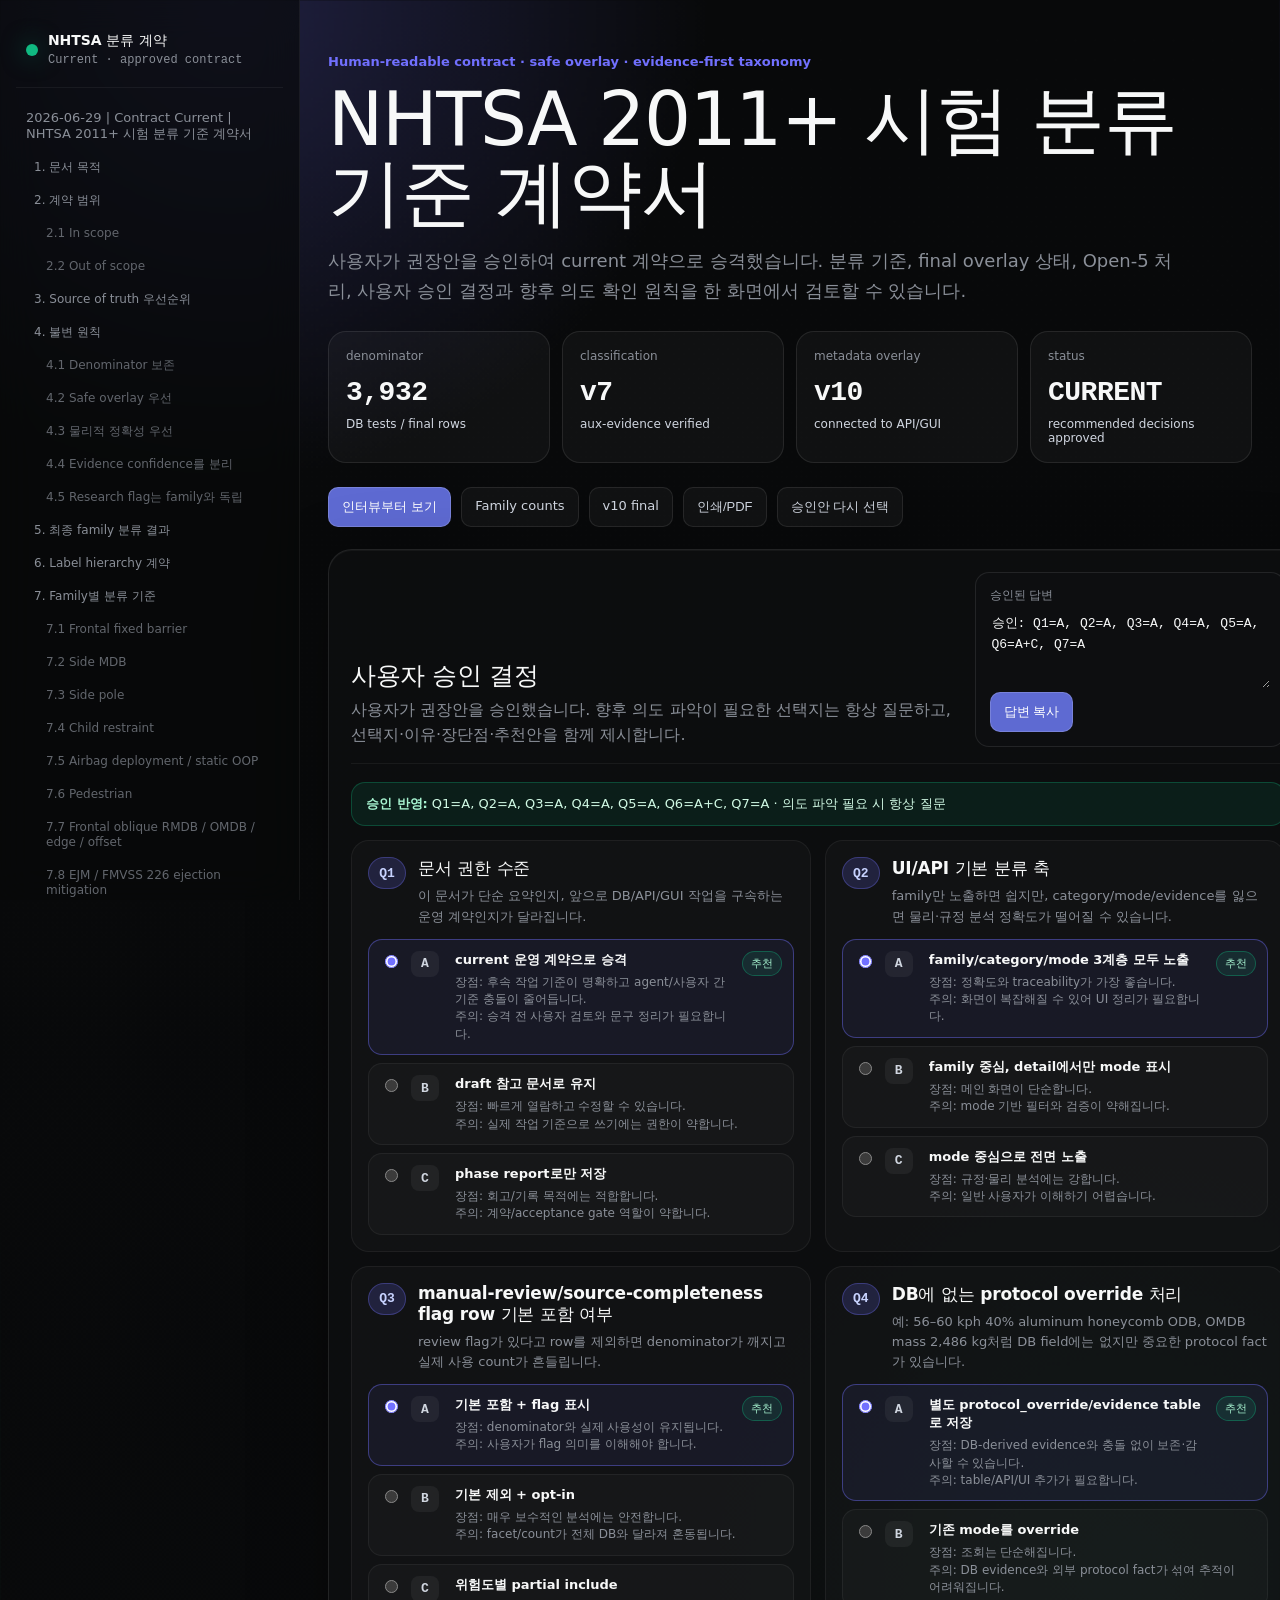
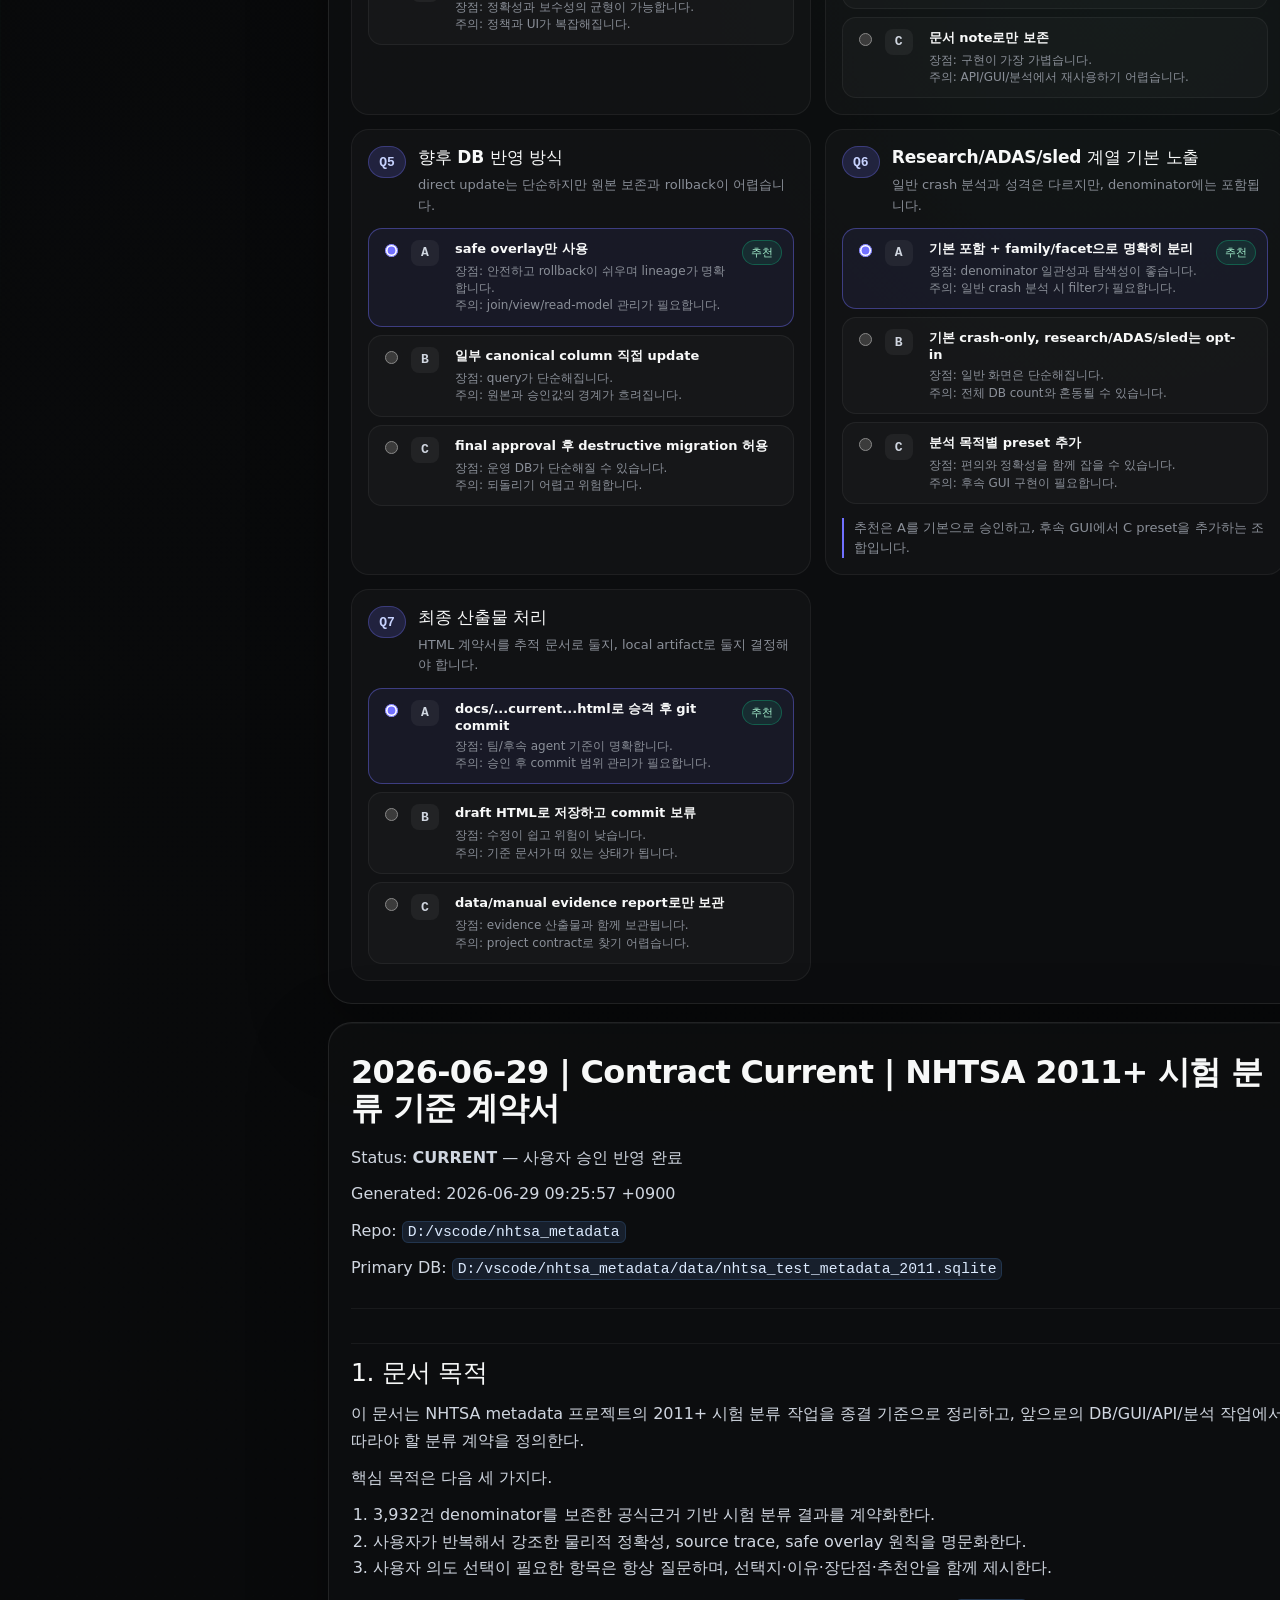
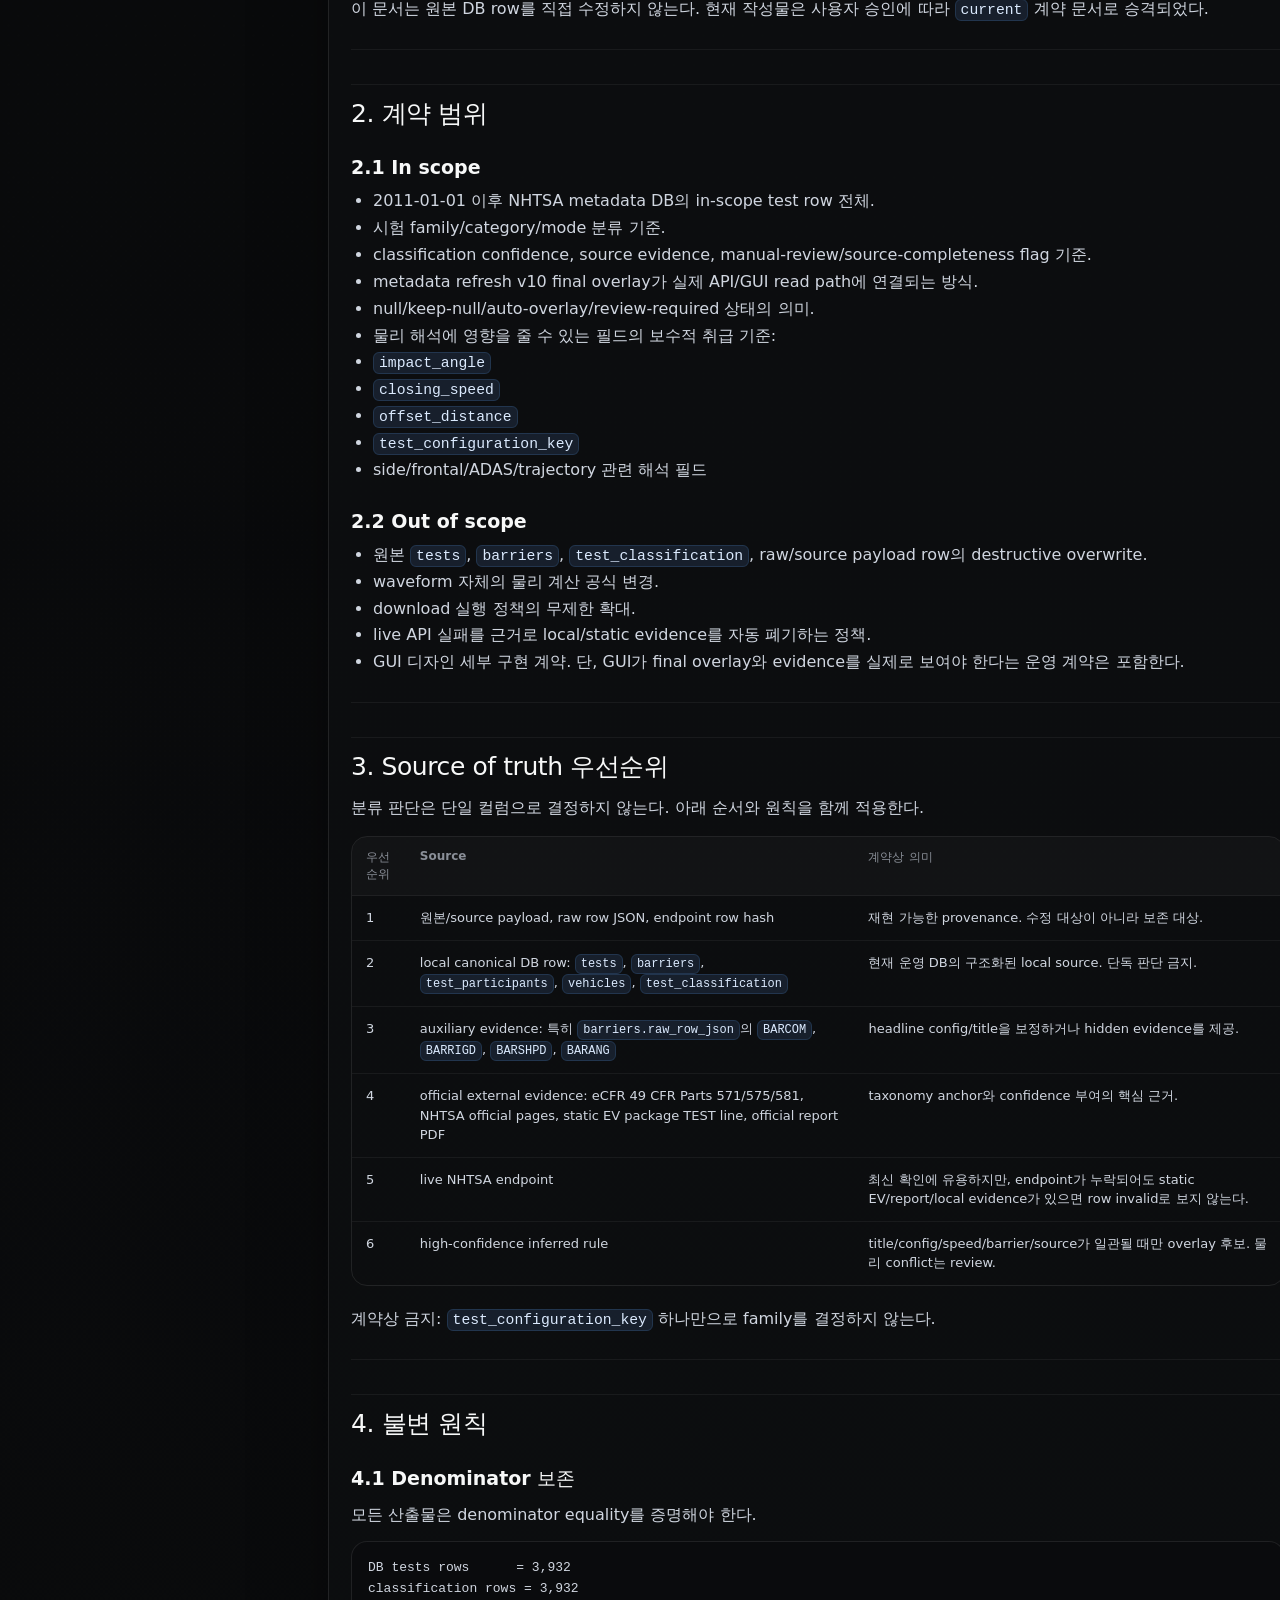
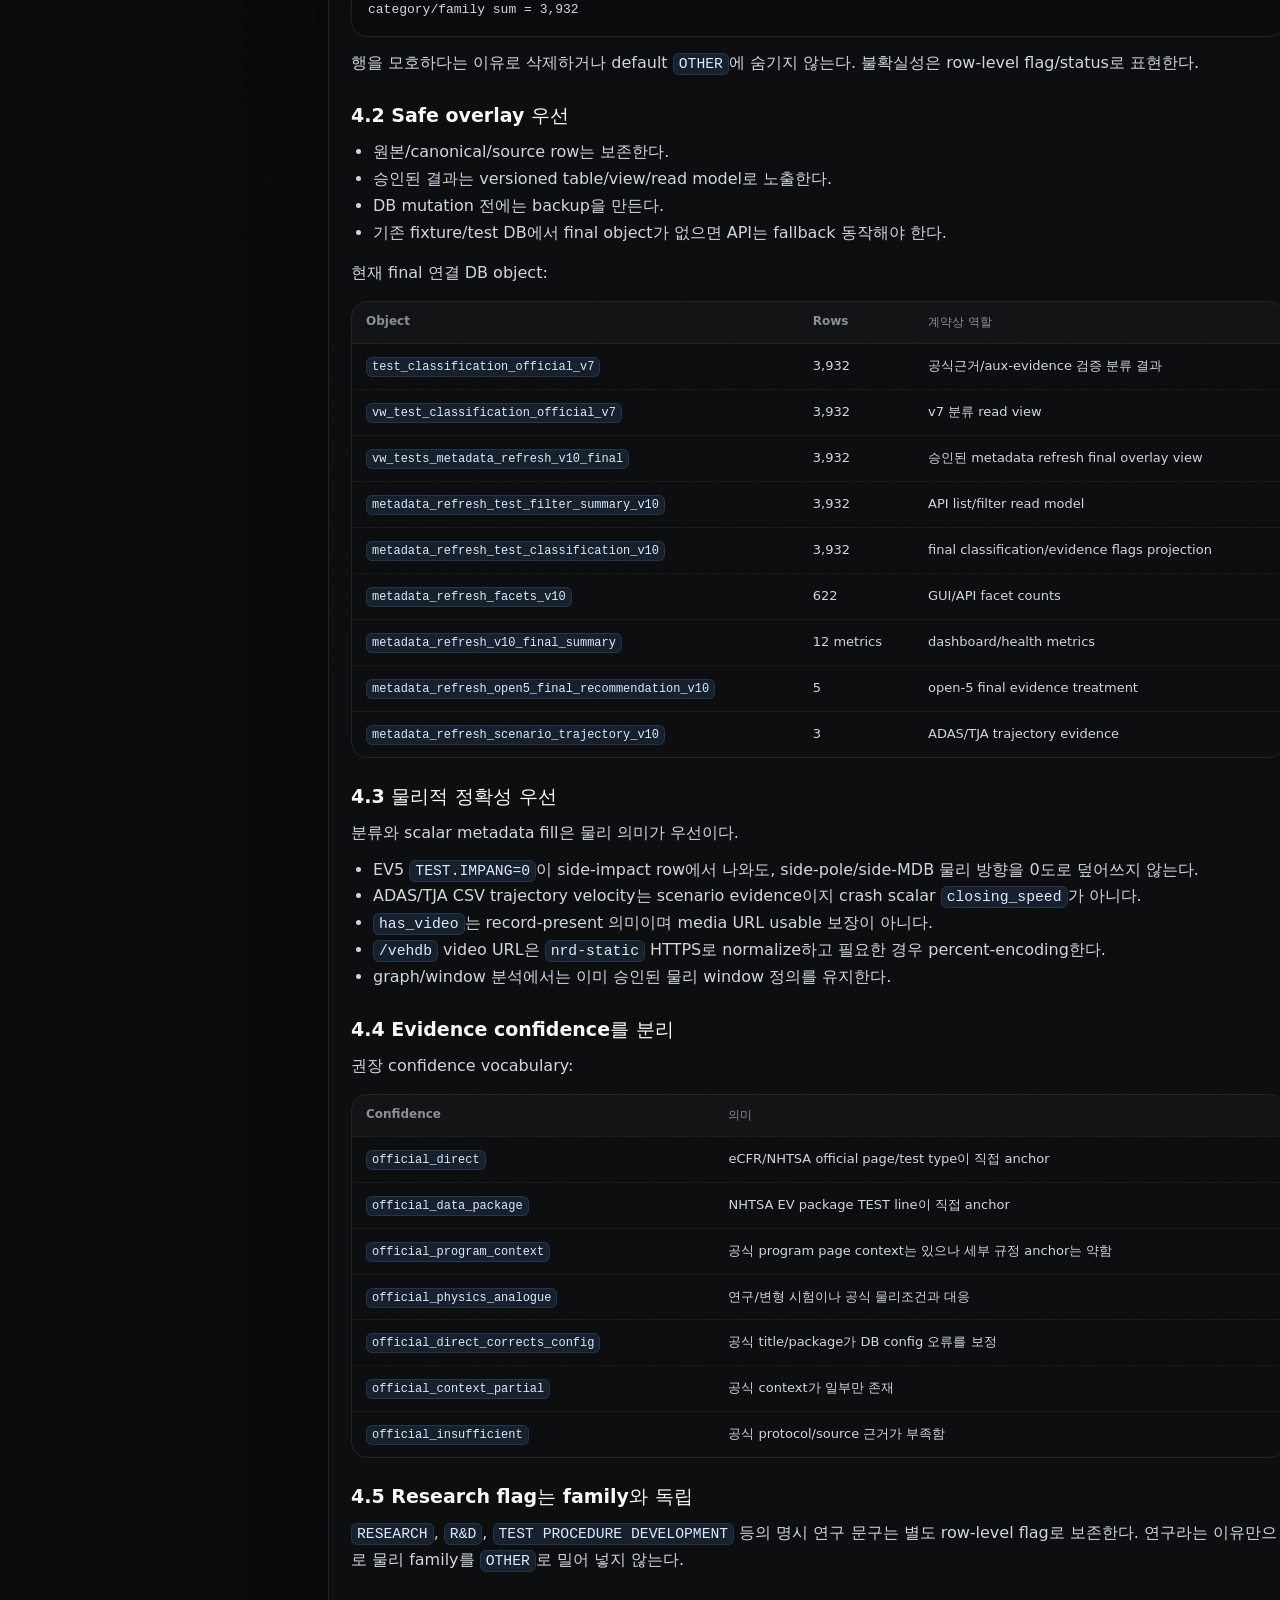
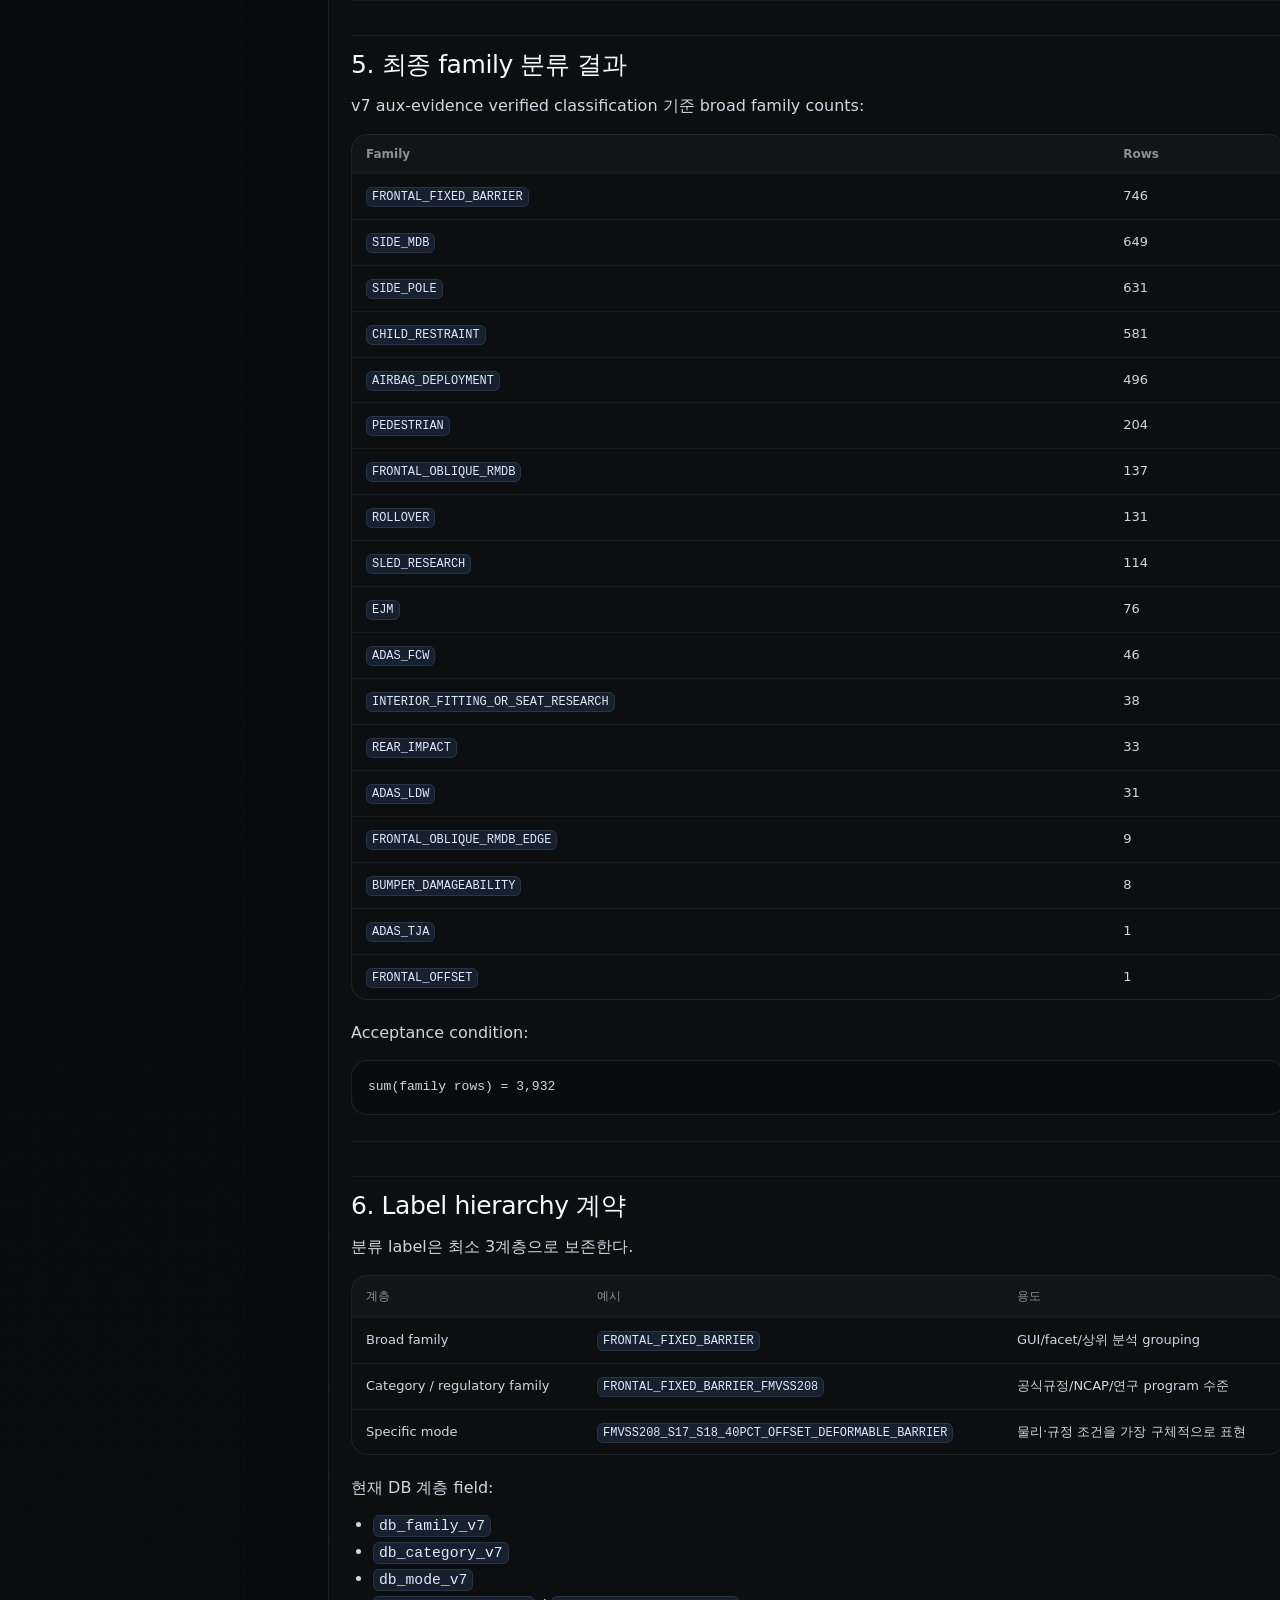
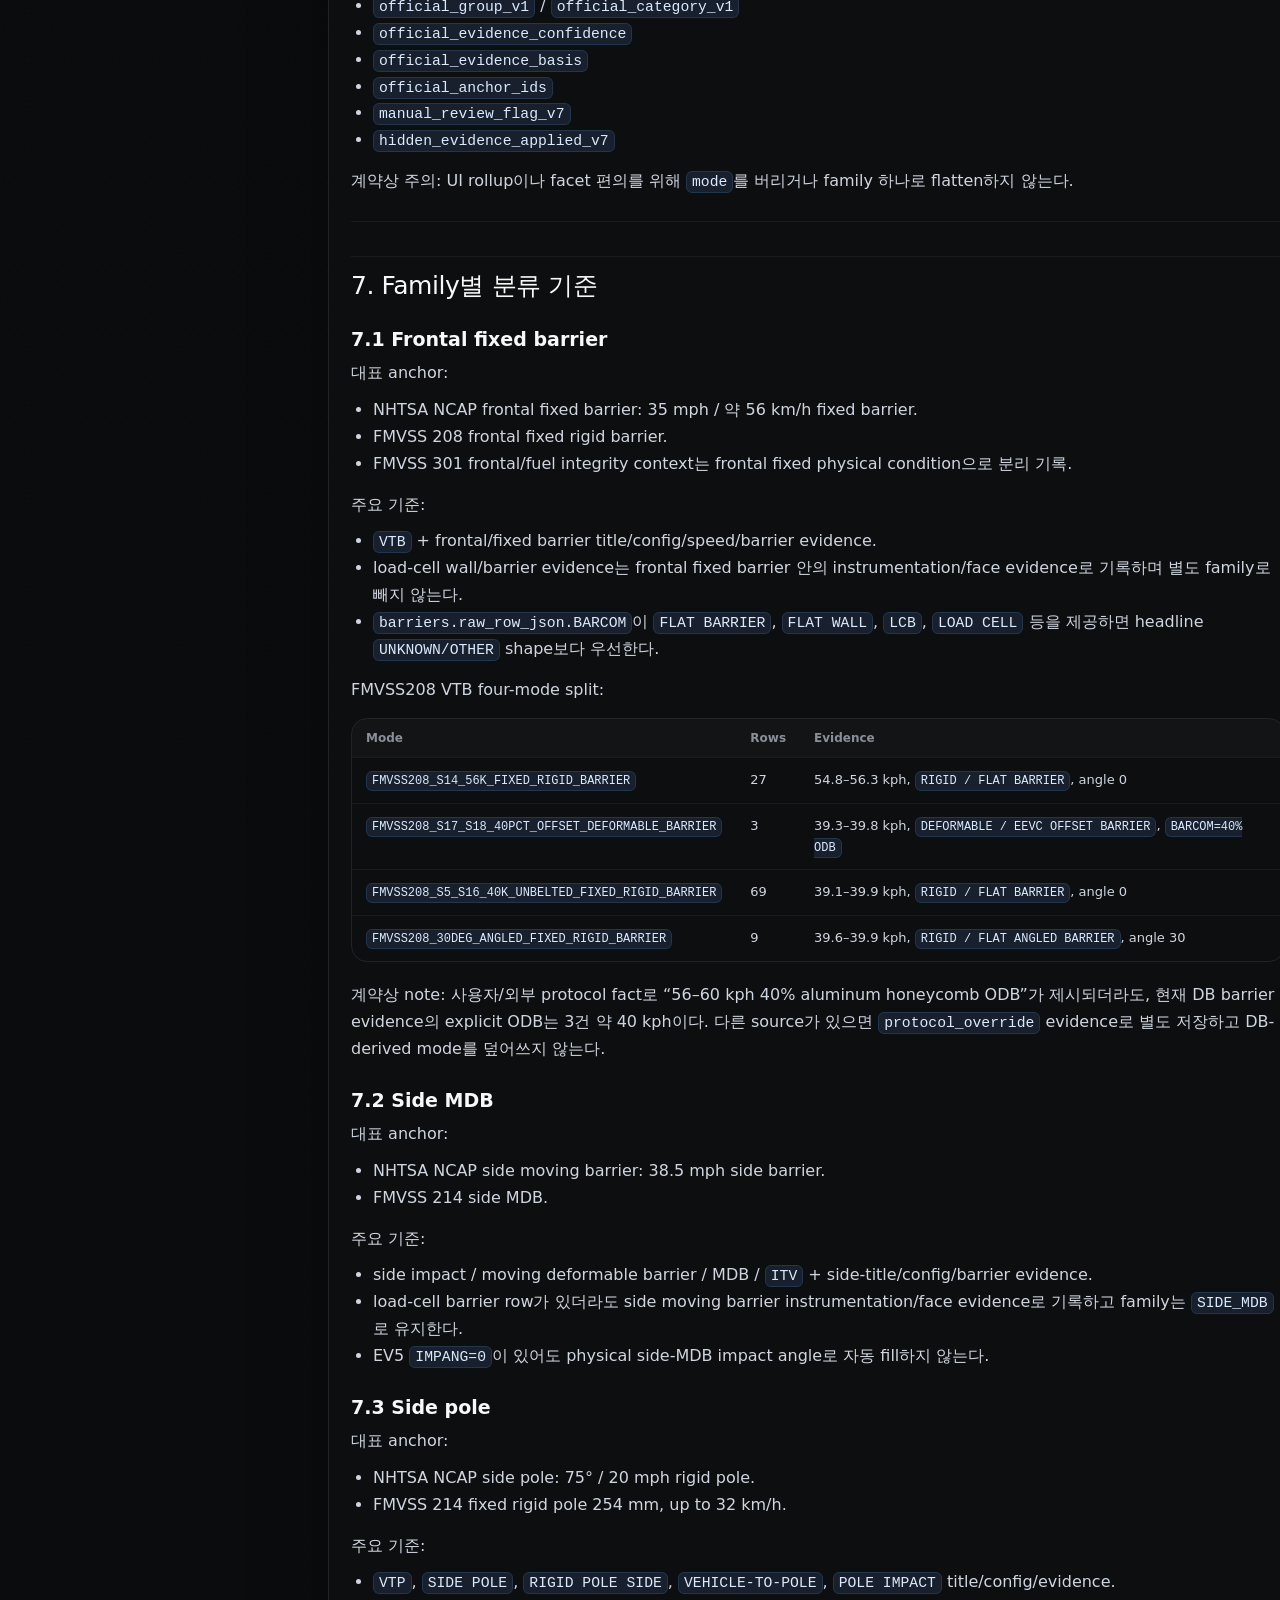
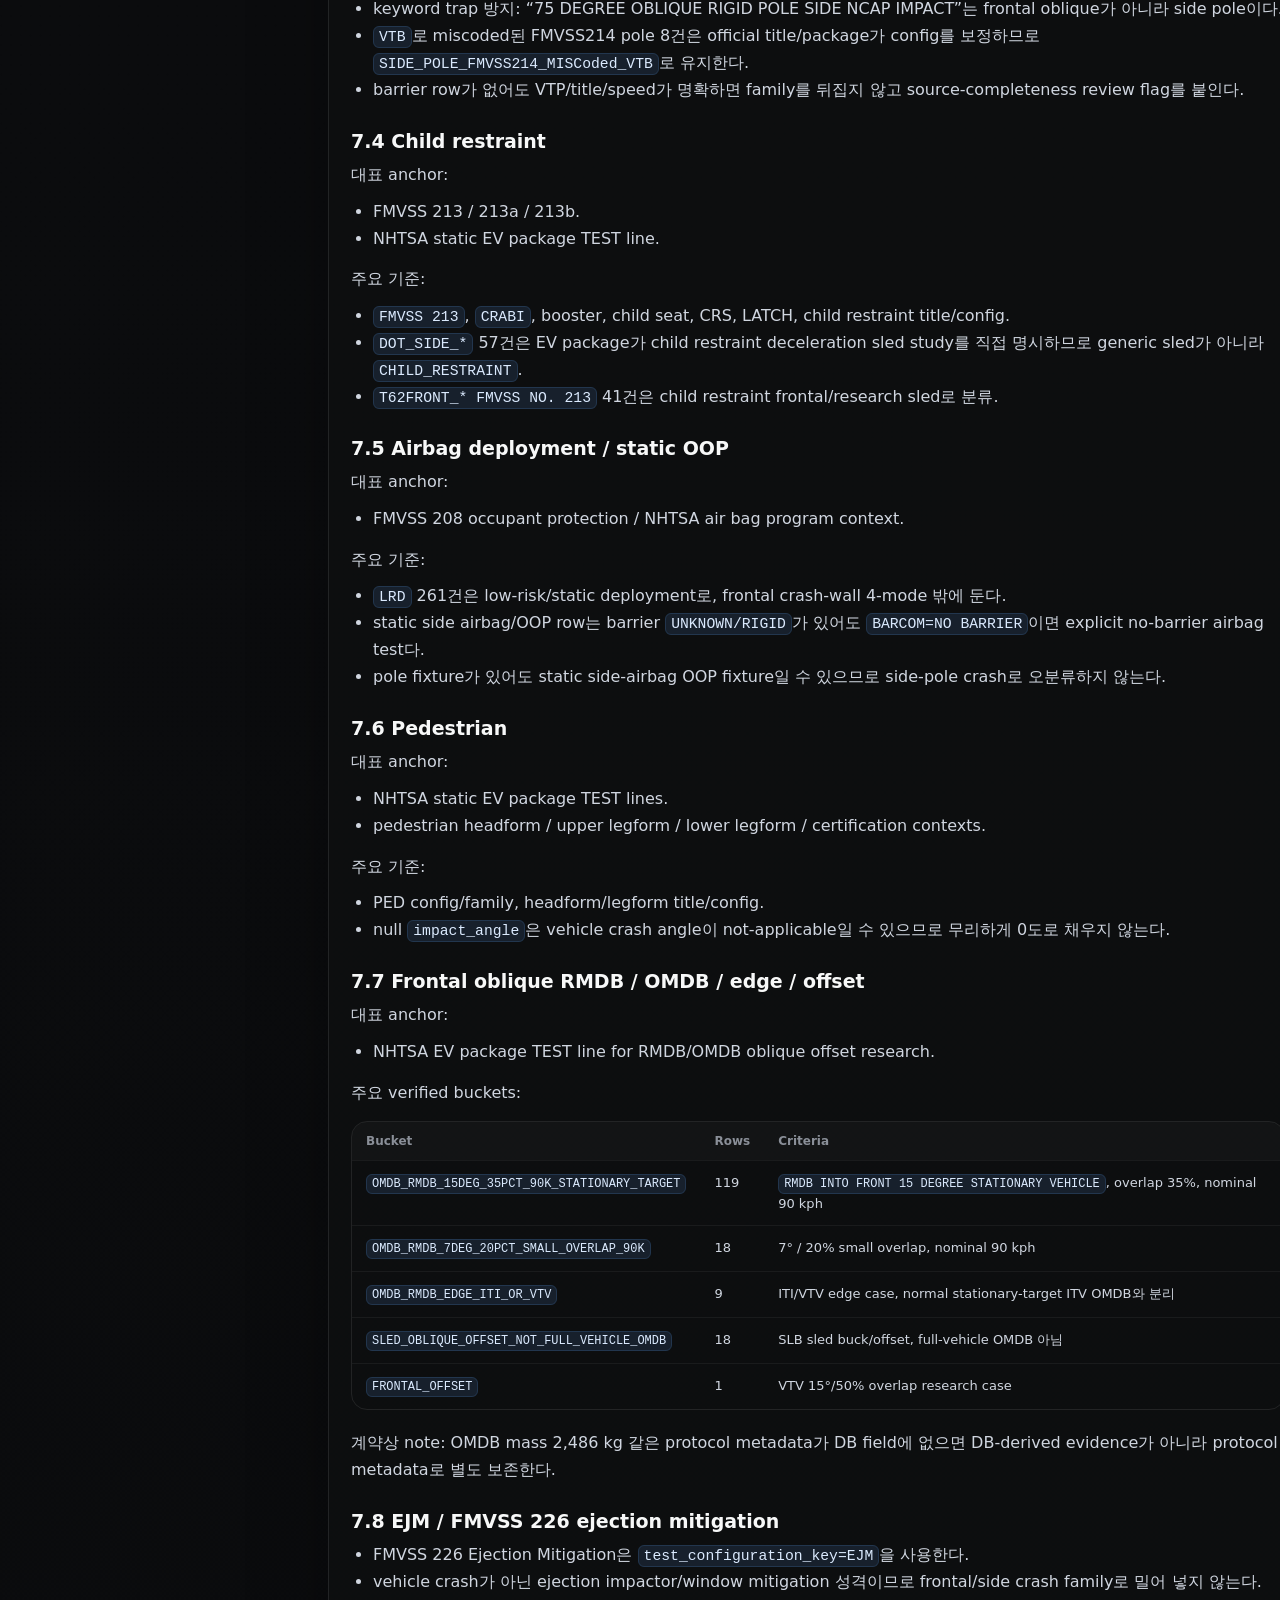
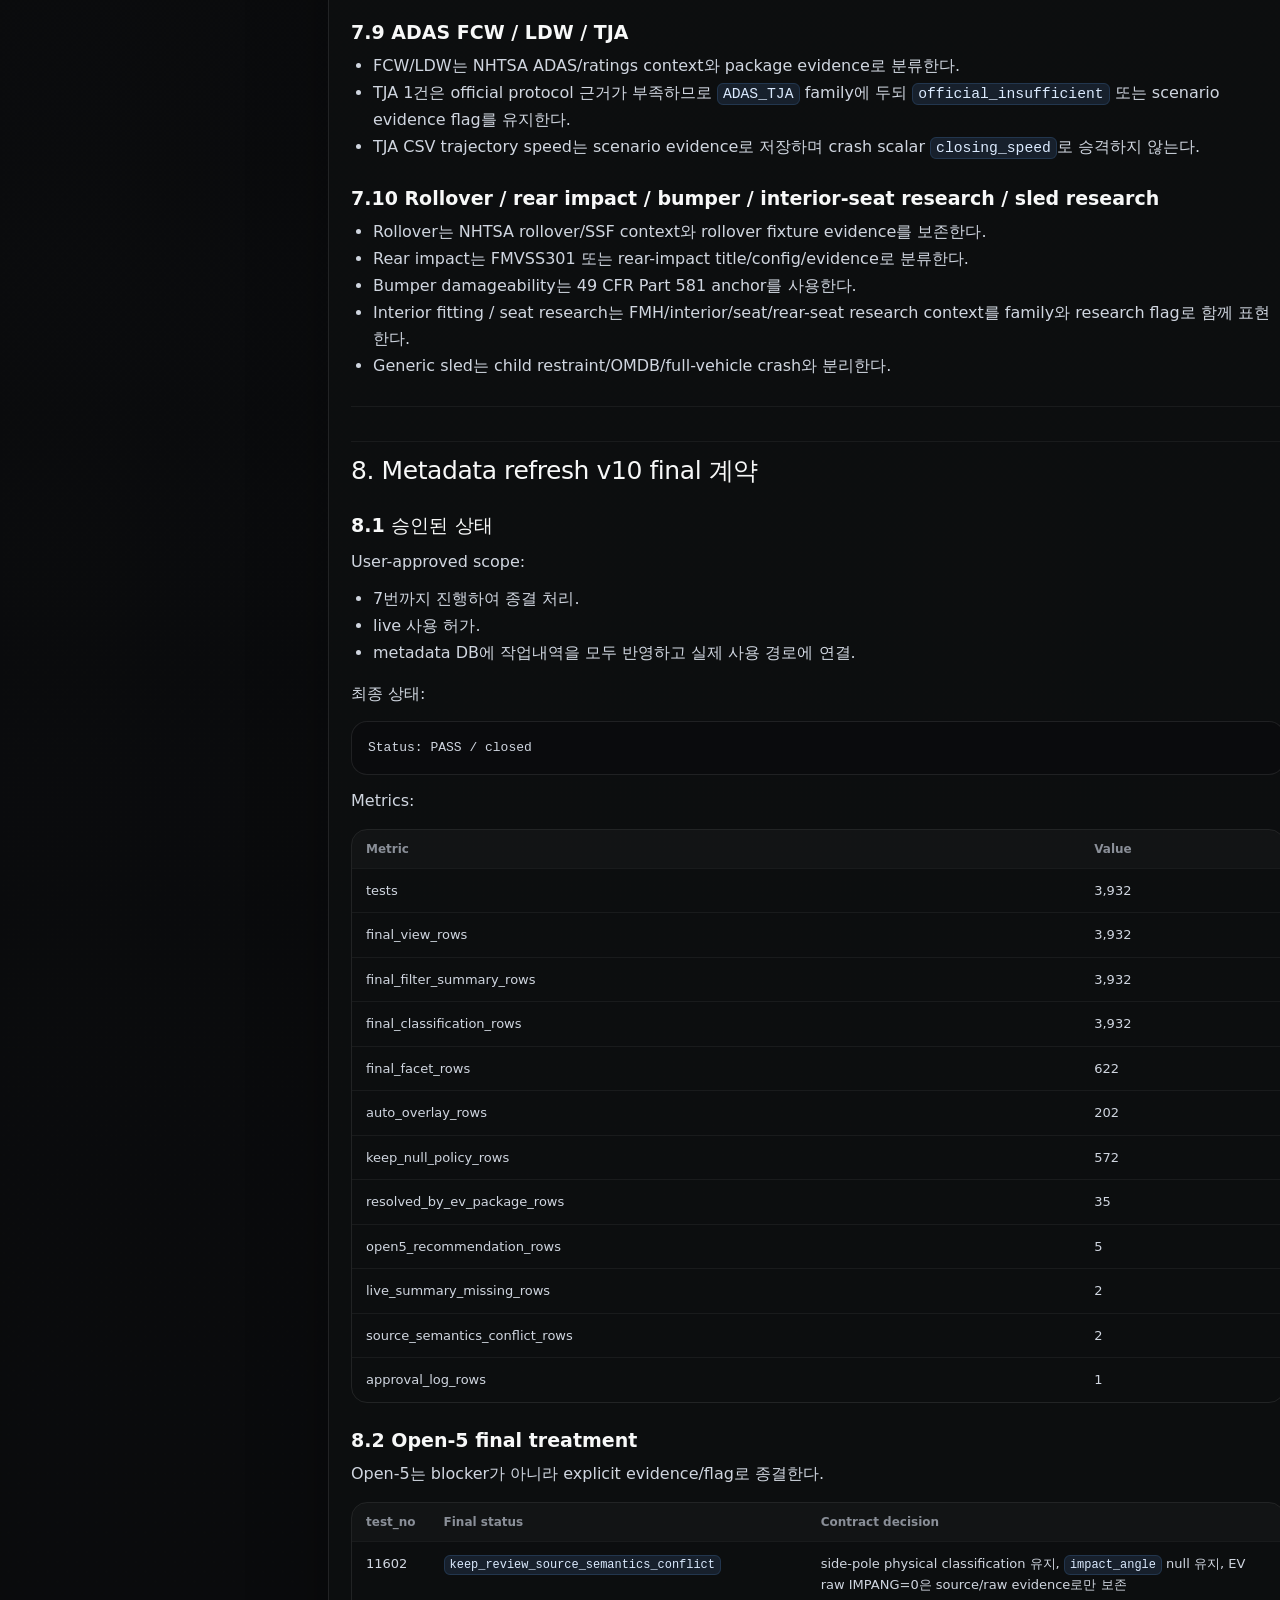
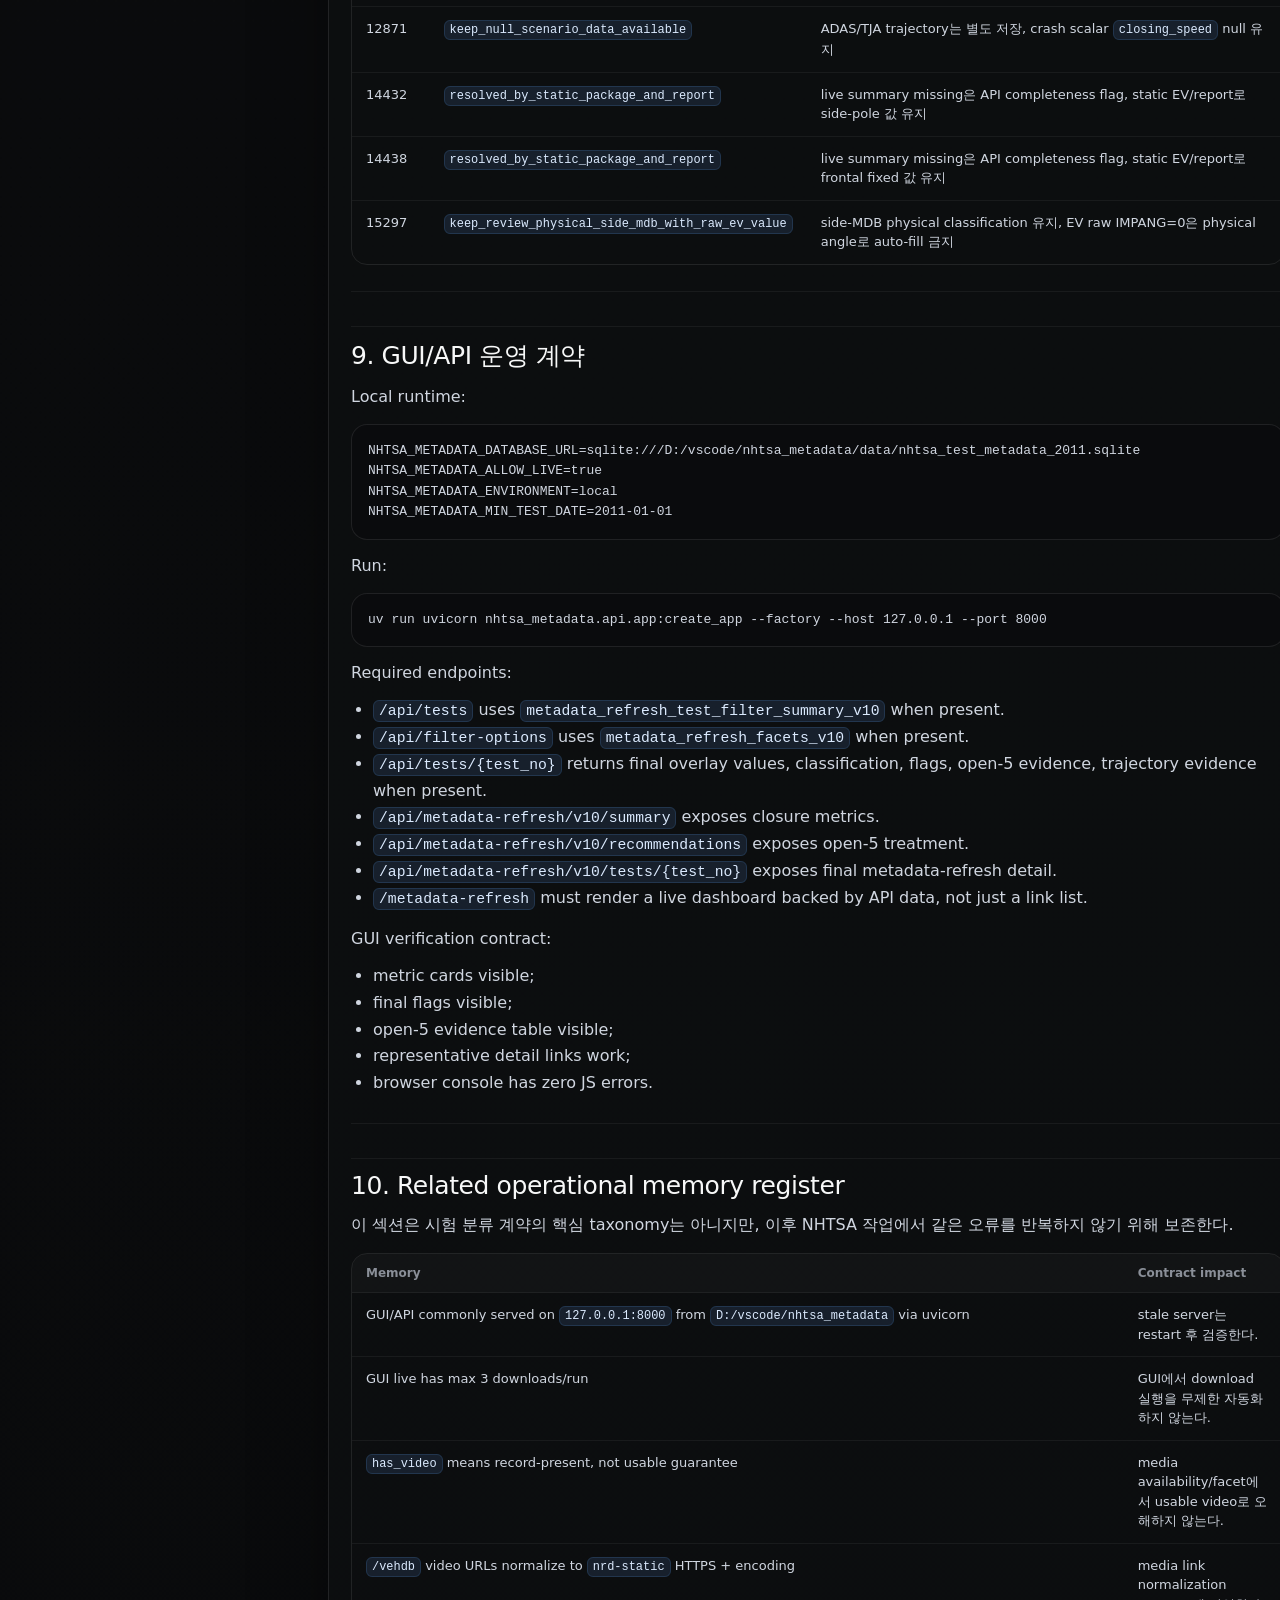
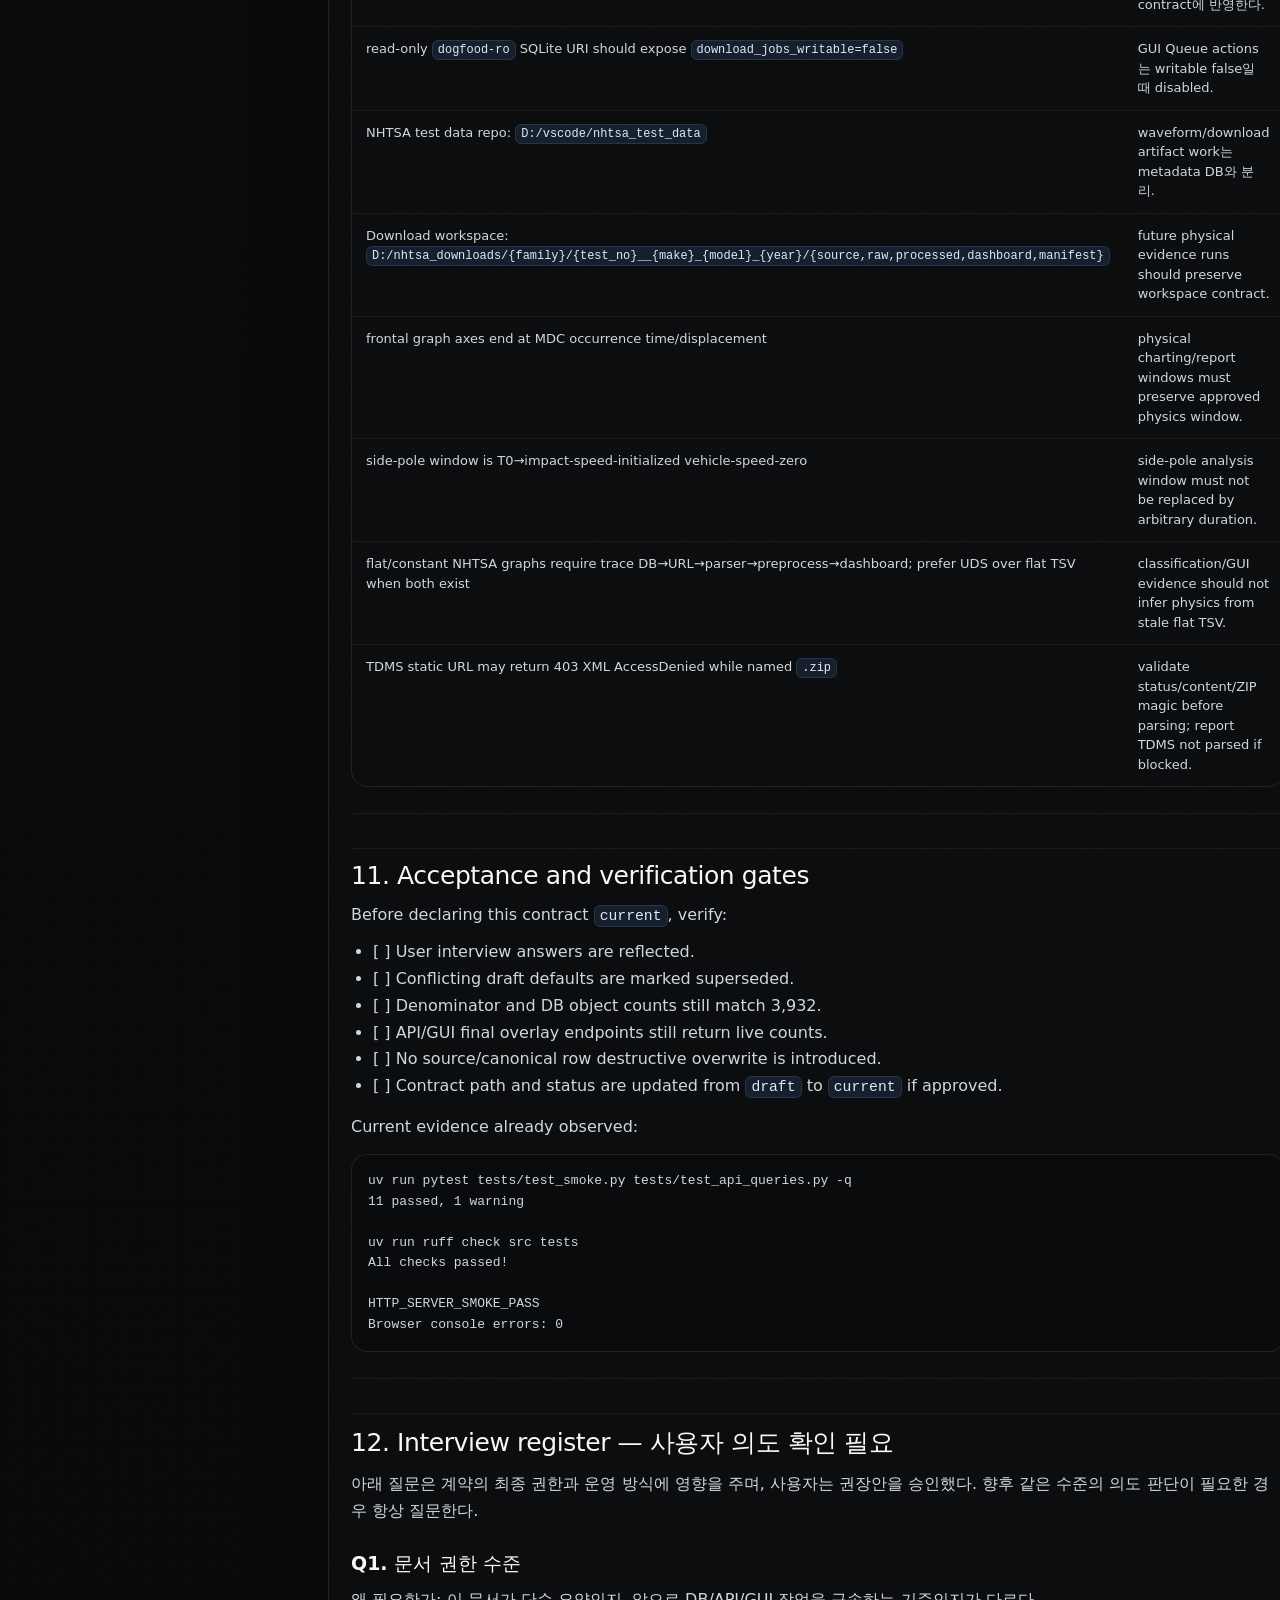
==== commit 65ef60ed: "feat: connect nhtsa safety rating overlay" ====
--- a/docs/2026-06-29__contract__current__test-classification-contract.html
+++ b/docs/2026-06-29__contract__current__test-classification-contract.html
@@ -65,9 +65,9 @@
 <label class="option"><input type="radio" name="Q7" value="B"><span class="opt-key">B</span><span class="opt-body"><strong>draft HTML로 저장하고 commit 보류</strong><em>장점: 수정이 쉽고 위험이 낮습니다.</em><em>주의: 기준 문서가 떠 있는 상태가 됩니다.</em></span></label>
 <label class="option"><input type="radio" name="Q7" value="C"><span class="opt-key">C</span><span class="opt-body"><strong>data/manual evidence report로만 보관</strong><em>장점: evidence 산출물과 함께 보관됩니다.</em><em>주의: project contract로 찾기 어렵습니다.</em></span></label>
 </div></article></div></section>
-        <article class="article" id="contract-body"><h1 id="2026-06-29-contract-current-nhtsa-2011-시험-분류-기준-계약서">2026-06-29 | Contract Current | NHTSA 2011+ 시험 분류 기준 계약서<a class="anchor" href="#2026-06-29-contract-current-nhtsa-2011-시험-분류-기준-계약서">#</a></h1><p>Status: <strong>CURRENT</strong> — 사용자 승인 반영 완료</p><p>Generated: 2026-06-29 09:25:57 +0900</p><p>Repo: <code>D:/vscode/nhtsa_metadata</code></p><p>Primary DB: <code>D:/vscode/nhtsa_metadata/data/full_2011plus_metadata_filter_ready_2026-05-04.sqlite</code></p><hr><h2 id="1-문서-목적">1. 문서 목적<a class="anchor" href="#1-문서-목적">#</a></h2><p>이 문서는 NHTSA metadata 프로젝트의 2011+ 시험 분류 작업을 종결 기준으로 정리하고, 앞으로의 DB/GUI/API/분석 작업에서 따라야 할 분류 계약을 정의한다.</p><p>핵심 목적은 다음 세 가지다.</p><ol><li>3,932건 denominator를 보존한 공식근거 기반 시험 분류 결과를 계약화한다.</li><li>사용자가 반복해서 강조한 물리적 정확성, source trace, safe overlay 원칙을 명문화한다.</li><li>사용자 의도 선택이 필요한 항목은 항상 질문하며, 선택지·이유·장단점·추천안을 함께 제시한다.</li></ol><p>이 문서는 원본 DB row를 직접 수정하지 않는다. 현재 작성물은 사용자 승인에 따라 <code>current</code> 계약 문서로 승격되었다.</p><hr><h2 id="2-계약-범위">2. 계약 범위<a class="anchor" href="#2-계약-범위">#</a></h2><h3 id="2-1-in-scope">2.1 In scope<a class="anchor" href="#2-1-in-scope">#</a></h3><ul><li>2011-01-01 이후 NHTSA metadata DB의 in-scope test row 전체.</li><li>시험 family/category/mode 분류 기준.</li><li>classification confidence, source evidence, manual-review/source-completeness flag 기준.</li><li>metadata refresh v10 final overlay가 실제 API/GUI read path에 연결되는 방식.</li><li>null/keep-null/auto-overlay/review-required 상태의 의미.</li><li>물리 해석에 영향을 줄 수 있는 필드의 보수적 취급 기준:</li><li><code>impact_angle</code></li><li><code>closing_speed</code></li><li><code>offset_distance</code></li><li><code>test_configuration_key</code></li><li>side/frontal/ADAS/trajectory 관련 해석 필드</li></ul><h3 id="2-2-out-of-scope">2.2 Out of scope<a class="anchor" href="#2-2-out-of-scope">#</a></h3><ul><li>원본 <code>tests</code>, <code>barriers</code>, <code>test_classification</code>, raw/source payload row의 destructive overwrite.</li><li>waveform 자체의 물리 계산 공식 변경.</li><li>download 실행 정책의 무제한 확대.</li><li>live API 실패를 근거로 local/static evidence를 자동 폐기하는 정책.</li><li>GUI 디자인 세부 구현 계약. 단, GUI가 final overlay와 evidence를 실제로 보여야 한다는 운영 계약은 포함한다.</li></ul><hr><h2 id="3-source-of-truth-우선순위">3. Source of truth 우선순위<a class="anchor" href="#3-source-of-truth-우선순위">#</a></h2><p>분류 판단은 단일 컬럼으로 결정하지 않는다. 아래 순서와 원칙을 함께 적용한다.</p><div class="table-shell"><table><thead><tr><th>우선순위</th><th>Source</th><th>계약상 의미</th></tr></thead><tbody><tr><td>1</td><td>원본/source payload, raw row JSON, endpoint row hash</td><td>재현 가능한 provenance. 수정 대상이 아니라 보존 대상.</td></tr><tr><td>2</td><td>local canonical DB row: <code>tests</code>, <code>barriers</code>, <code>test_participants</code>, <code>vehicles</code>, <code>test_classification</code></td><td>현재 운영 DB의 구조화된 local source. 단독 판단 금지.</td></tr><tr><td>3</td><td>auxiliary evidence: 특히 <code>barriers.raw_row_json</code>의 <code>BARCOM</code>, <code>BARRIGD</code>, <code>BARSHPD</code>, <code>BARANG</code></td><td>headline config/title을 보정하거나 hidden evidence를 제공.</td></tr><tr><td>4</td><td>official external evidence: eCFR 49 CFR Parts 571/575/581, NHTSA official pages, static EV package TEST line, official report PDF</td><td>taxonomy anchor와 confidence 부여의 핵심 근거.</td></tr><tr><td>5</td><td>live NHTSA endpoint</td><td>최신 확인에 유용하지만, endpoint가 누락되어도 static EV/report/local evidence가 있으면 row invalid로 보지 않는다.</td></tr><tr><td>6</td><td>high-confidence inferred rule</td><td>title/config/speed/barrier/source가 일관될 때만 overlay 후보. 물리 conflict는 review.</td></tr></tbody></table></div><p>계약상 금지: <code>test_configuration_key</code> 하나만으로 family를 결정하지 않는다.</p><hr><h2 id="4-불변-원칙">4. 불변 원칙<a class="anchor" href="#4-불변-원칙">#</a></h2><h3 id="4-1-denominator-보존">4.1 Denominator 보존<a class="anchor" href="#4-1-denominator-보존">#</a></h3><p>모든 산출물은 denominator equality를 증명해야 한다.</p><pre data-lang="text"><code>DB tests rows      = 3,932
+        <article class="article" id="contract-body"><h1 id="2026-06-29-contract-current-nhtsa-2011-시험-분류-기준-계약서">2026-06-29 | Contract Current | NHTSA 2011+ 시험 분류 기준 계약서<a class="anchor" href="#2026-06-29-contract-current-nhtsa-2011-시험-분류-기준-계약서">#</a></h1><p>Status: <strong>CURRENT</strong> — 사용자 승인 반영 완료</p><p>Generated: 2026-06-29 09:25:57 +0900</p><p>Repo: <code>D:/vscode/nhtsa_metadata</code></p><p>Primary DB: <code>D:/vscode/nhtsa_metadata/data/nhtsa_test_metadata_2011.sqlite</code></p><hr><h2 id="1-문서-목적">1. 문서 목적<a class="anchor" href="#1-문서-목적">#</a></h2><p>이 문서는 NHTSA metadata 프로젝트의 2011+ 시험 분류 작업을 종결 기준으로 정리하고, 앞으로의 DB/GUI/API/분석 작업에서 따라야 할 분류 계약을 정의한다.</p><p>핵심 목적은 다음 세 가지다.</p><ol><li>3,932건 denominator를 보존한 공식근거 기반 시험 분류 결과를 계약화한다.</li><li>사용자가 반복해서 강조한 물리적 정확성, source trace, safe overlay 원칙을 명문화한다.</li><li>사용자 의도 선택이 필요한 항목은 항상 질문하며, 선택지·이유·장단점·추천안을 함께 제시한다.</li></ol><p>이 문서는 원본 DB row를 직접 수정하지 않는다. 현재 작성물은 사용자 승인에 따라 <code>current</code> 계약 문서로 승격되었다.</p><hr><h2 id="2-계약-범위">2. 계약 범위<a class="anchor" href="#2-계약-범위">#</a></h2><h3 id="2-1-in-scope">2.1 In scope<a class="anchor" href="#2-1-in-scope">#</a></h3><ul><li>2011-01-01 이후 NHTSA metadata DB의 in-scope test row 전체.</li><li>시험 family/category/mode 분류 기준.</li><li>classification confidence, source evidence, manual-review/source-completeness flag 기준.</li><li>metadata refresh v10 final overlay가 실제 API/GUI read path에 연결되는 방식.</li><li>null/keep-null/auto-overlay/review-required 상태의 의미.</li><li>물리 해석에 영향을 줄 수 있는 필드의 보수적 취급 기준:</li><li><code>impact_angle</code></li><li><code>closing_speed</code></li><li><code>offset_distance</code></li><li><code>test_configuration_key</code></li><li>side/frontal/ADAS/trajectory 관련 해석 필드</li></ul><h3 id="2-2-out-of-scope">2.2 Out of scope<a class="anchor" href="#2-2-out-of-scope">#</a></h3><ul><li>원본 <code>tests</code>, <code>barriers</code>, <code>test_classification</code>, raw/source payload row의 destructive overwrite.</li><li>waveform 자체의 물리 계산 공식 변경.</li><li>download 실행 정책의 무제한 확대.</li><li>live API 실패를 근거로 local/static evidence를 자동 폐기하는 정책.</li><li>GUI 디자인 세부 구현 계약. 단, GUI가 final overlay와 evidence를 실제로 보여야 한다는 운영 계약은 포함한다.</li></ul><hr><h2 id="3-source-of-truth-우선순위">3. Source of truth 우선순위<a class="anchor" href="#3-source-of-truth-우선순위">#</a></h2><p>분류 판단은 단일 컬럼으로 결정하지 않는다. 아래 순서와 원칙을 함께 적용한다.</p><div class="table-shell"><table><thead><tr><th>우선순위</th><th>Source</th><th>계약상 의미</th></tr></thead><tbody><tr><td>1</td><td>원본/source payload, raw row JSON, endpoint row hash</td><td>재현 가능한 provenance. 수정 대상이 아니라 보존 대상.</td></tr><tr><td>2</td><td>local canonical DB row: <code>tests</code>, <code>barriers</code>, <code>test_participants</code>, <code>vehicles</code>, <code>test_classification</code></td><td>현재 운영 DB의 구조화된 local source. 단독 판단 금지.</td></tr><tr><td>3</td><td>auxiliary evidence: 특히 <code>barriers.raw_row_json</code>의 <code>BARCOM</code>, <code>BARRIGD</code>, <code>BARSHPD</code>, <code>BARANG</code></td><td>headline config/title을 보정하거나 hidden evidence를 제공.</td></tr><tr><td>4</td><td>official external evidence: eCFR 49 CFR Parts 571/575/581, NHTSA official pages, static EV package TEST line, official report PDF</td><td>taxonomy anchor와 confidence 부여의 핵심 근거.</td></tr><tr><td>5</td><td>live NHTSA endpoint</td><td>최신 확인에 유용하지만, endpoint가 누락되어도 static EV/report/local evidence가 있으면 row invalid로 보지 않는다.</td></tr><tr><td>6</td><td>high-confidence inferred rule</td><td>title/config/speed/barrier/source가 일관될 때만 overlay 후보. 물리 conflict는 review.</td></tr></tbody></table></div><p>계약상 금지: <code>test_configuration_key</code> 하나만으로 family를 결정하지 않는다.</p><hr><h2 id="4-불변-원칙">4. 불변 원칙<a class="anchor" href="#4-불변-원칙">#</a></h2><h3 id="4-1-denominator-보존">4.1 Denominator 보존<a class="anchor" href="#4-1-denominator-보존">#</a></h3><p>모든 산출물은 denominator equality를 증명해야 한다.</p><pre data-lang="text"><code>DB tests rows      = 3,932
 classification rows = 3,932
-category/family sum = 3,932</code></pre><p>행을 모호하다는 이유로 삭제하거나 default <code>OTHER</code>에 숨기지 않는다. 불확실성은 row-level flag/status로 표현한다.</p><h3 id="4-2-safe-overlay-우선">4.2 Safe overlay 우선<a class="anchor" href="#4-2-safe-overlay-우선">#</a></h3><ul><li>원본/canonical/source row는 보존한다.</li><li>승인된 결과는 versioned table/view/read model로 노출한다.</li><li>DB mutation 전에는 backup을 만든다.</li><li>기존 fixture/test DB에서 final object가 없으면 API는 fallback 동작해야 한다.</li></ul><p>현재 final 연결 DB object:</p><div class="table-shell"><table><thead><tr><th>Object</th><th>Rows</th><th>계약상 역할</th></tr></thead><tbody><tr><td><code>test_classification_official_v7</code></td><td>3,932</td><td>공식근거/aux-evidence 검증 분류 결과</td></tr><tr><td><code>vw_test_classification_official_v7</code></td><td>3,932</td><td>v7 분류 read view</td></tr><tr><td><code>vw_tests_metadata_refresh_v10_final</code></td><td>3,932</td><td>승인된 metadata refresh final overlay view</td></tr><tr><td><code>metadata_refresh_test_filter_summary_v10</code></td><td>3,932</td><td>API list/filter read model</td></tr><tr><td><code>metadata_refresh_test_classification_v10</code></td><td>3,932</td><td>final classification/evidence flags projection</td></tr><tr><td><code>metadata_refresh_facets_v10</code></td><td>622</td><td>GUI/API facet counts</td></tr><tr><td><code>metadata_refresh_v10_final_summary</code></td><td>12 metrics</td><td>dashboard/health metrics</td></tr><tr><td><code>metadata_refresh_open5_final_recommendation_v10</code></td><td>5</td><td>open-5 final evidence treatment</td></tr><tr><td><code>metadata_refresh_scenario_trajectory_v10</code></td><td>3</td><td>ADAS/TJA trajectory evidence</td></tr></tbody></table></div><h3 id="4-3-물리적-정확성-우선">4.3 물리적 정확성 우선<a class="anchor" href="#4-3-물리적-정확성-우선">#</a></h3><p>분류와 scalar metadata fill은 물리 의미가 우선이다.</p><ul><li>EV5 <code>TEST.IMPANG=0</code>이 side-impact row에서 나와도, side-pole/side-MDB 물리 방향을 0도로 덮어쓰지 않는다.</li><li>ADAS/TJA CSV trajectory velocity는 scenario evidence이지 crash scalar <code>closing_speed</code>가 아니다.</li><li><code>has_video</code>는 record-present 의미이며 media URL usable 보장이 아니다.</li><li><code>/vehdb</code> video URL은 <code>nrd-static</code> HTTPS로 normalize하고 필요한 경우 percent-encoding한다.</li><li>graph/window 분석에서는 이미 승인된 물리 window 정의를 유지한다.</li></ul><h3 id="4-4-evidence-confidence를-분리">4.4 Evidence confidence를 분리<a class="anchor" href="#4-4-evidence-confidence를-분리">#</a></h3><p>권장 confidence vocabulary:</p><div class="table-shell"><table><thead><tr><th>Confidence</th><th>의미</th></tr></thead><tbody><tr><td><code>official_direct</code></td><td>eCFR/NHTSA official page/test type이 직접 anchor</td></tr><tr><td><code>official_data_package</code></td><td>NHTSA EV package TEST line이 직접 anchor</td></tr><tr><td><code>official_program_context</code></td><td>공식 program page context는 있으나 세부 규정 anchor는 약함</td></tr><tr><td><code>official_physics_analogue</code></td><td>연구/변형 시험이나 공식 물리조건과 대응</td></tr><tr><td><code>official_direct_corrects_config</code></td><td>공식 title/package가 DB config 오류를 보정</td></tr><tr><td><code>official_context_partial</code></td><td>공식 context가 일부만 존재</td></tr><tr><td><code>official_insufficient</code></td><td>공식 protocol/source 근거가 부족함</td></tr></tbody></table></div><h3 id="4-5-research-flag는-family와-독립">4.5 Research flag는 family와 독립<a class="anchor" href="#4-5-research-flag는-family와-독립">#</a></h3><p><code>RESEARCH</code>, <code>R&amp;D</code>, <code>TEST PROCEDURE DEVELOPMENT</code> 등의 명시 연구 문구는 별도 row-level flag로 보존한다. 연구라는 이유만으로 물리 family를 <code>OTHER</code>로 밀어 넣지 않는다.</p><hr><h2 id="5-최종-family-분류-결과">5. 최종 family 분류 결과<a class="anchor" href="#5-최종-family-분류-결과">#</a></h2><p>v7 aux-evidence verified classification 기준 broad family counts:</p><div class="table-shell"><table><thead><tr><th>Family</th><th>Rows</th></tr></thead><tbody><tr><td><code>FRONTAL_FIXED_BARRIER</code></td><td>746</td></tr><tr><td><code>SIDE_MDB</code></td><td>649</td></tr><tr><td><code>SIDE_POLE</code></td><td>631</td></tr><tr><td><code>CHILD_RESTRAINT</code></td><td>581</td></tr><tr><td><code>AIRBAG_DEPLOYMENT</code></td><td>496</td></tr><tr><td><code>PEDESTRIAN</code></td><td>204</td></tr><tr><td><code>FRONTAL_OBLIQUE_RMDB</code></td><td>137</td></tr><tr><td><code>ROLLOVER</code></td><td>131</td></tr><tr><td><code>SLED_RESEARCH</code></td><td>114</td></tr><tr><td><code>EJM</code></td><td>76</td></tr><tr><td><code>ADAS_FCW</code></td><td>46</td></tr><tr><td><code>INTERIOR_FITTING_OR_SEAT_RESEARCH</code></td><td>38</td></tr><tr><td><code>REAR_IMPACT</code></td><td>33</td></tr><tr><td><code>ADAS_LDW</code></td><td>31</td></tr><tr><td><code>FRONTAL_OBLIQUE_RMDB_EDGE</code></td><td>9</td></tr><tr><td><code>BUMPER_DAMAGEABILITY</code></td><td>8</td></tr><tr><td><code>ADAS_TJA</code></td><td>1</td></tr><tr><td><code>FRONTAL_OFFSET</code></td><td>1</td></tr></tbody></table></div><p>Acceptance condition:</p><pre data-lang="text"><code>sum(family rows) = 3,932</code></pre><hr><h2 id="6-label-hierarchy-계약">6. Label hierarchy 계약<a class="anchor" href="#6-label-hierarchy-계약">#</a></h2><p>분류 label은 최소 3계층으로 보존한다.</p><div class="table-shell"><table><thead><tr><th>계층</th><th>예시</th><th>용도</th></tr></thead><tbody><tr><td>Broad family</td><td><code>FRONTAL_FIXED_BARRIER</code></td><td>GUI/facet/상위 분석 grouping</td></tr><tr><td>Category / regulatory family</td><td><code>FRONTAL_FIXED_BARRIER_FMVSS208</code></td><td>공식규정/NCAP/연구 program 수준</td></tr><tr><td>Specific mode</td><td><code>FMVSS208_S17_S18_40PCT_OFFSET_DEFORMABLE_BARRIER</code></td><td>물리·규정 조건을 가장 구체적으로 표현</td></tr></tbody></table></div><p>현재 DB 계층 field:</p><ul><li><code>db_family_v7</code></li><li><code>db_category_v7</code></li><li><code>db_mode_v7</code></li><li><code>official_group_v1</code> / <code>official_category_v1</code></li><li><code>official_evidence_confidence</code></li><li><code>official_evidence_basis</code></li><li><code>official_anchor_ids</code></li><li><code>manual_review_flag_v7</code></li><li><code>hidden_evidence_applied_v7</code></li></ul><p>계약상 주의: UI rollup이나 facet 편의를 위해 <code>mode</code>를 버리거나 family 하나로 flatten하지 않는다.</p><hr><h2 id="7-family별-분류-기준">7. Family별 분류 기준<a class="anchor" href="#7-family별-분류-기준">#</a></h2><h3 id="7-1-frontal-fixed-barrier">7.1 Frontal fixed barrier<a class="anchor" href="#7-1-frontal-fixed-barrier">#</a></h3><p>대표 anchor:</p><ul><li>NHTSA NCAP frontal fixed barrier: 35 mph / 약 56 km/h fixed barrier.</li><li>FMVSS 208 frontal fixed rigid barrier.</li><li>FMVSS 301 frontal/fuel integrity context는 frontal fixed physical condition으로 분리 기록.</li></ul><p>주요 기준:</p><ul><li><code>VTB</code> + frontal/fixed barrier title/config/speed/barrier evidence.</li><li>load-cell wall/barrier evidence는 frontal fixed barrier 안의 instrumentation/face evidence로 기록하며 별도 family로 빼지 않는다.</li><li><code>barriers.raw_row_json.BARCOM</code>이 <code>FLAT BARRIER</code>, <code>FLAT WALL</code>, <code>LCB</code>, <code>LOAD CELL</code> 등을 제공하면 headline <code>UNKNOWN/OTHER</code> shape보다 우선한다.</li></ul><p>FMVSS208 VTB four-mode split:</p><div class="table-shell"><table><thead><tr><th>Mode</th><th>Rows</th><th>Evidence</th></tr></thead><tbody><tr><td><code>FMVSS208_S14_56K_FIXED_RIGID_BARRIER</code></td><td>27</td><td>54.8–56.3 kph, <code>RIGID / FLAT BARRIER</code>, angle 0</td></tr><tr><td><code>FMVSS208_S17_S18_40PCT_OFFSET_DEFORMABLE_BARRIER</code></td><td>3</td><td>39.3–39.8 kph, <code>DEFORMABLE / EEVC OFFSET BARRIER</code>, <code>BARCOM=40% ODB</code></td></tr><tr><td><code>FMVSS208_S5_S16_40K_UNBELTED_FIXED_RIGID_BARRIER</code></td><td>69</td><td>39.1–39.9 kph, <code>RIGID / FLAT BARRIER</code>, angle 0</td></tr><tr><td><code>FMVSS208_30DEG_ANGLED_FIXED_RIGID_BARRIER</code></td><td>9</td><td>39.6–39.9 kph, <code>RIGID / FLAT ANGLED BARRIER</code>, angle 30</td></tr></tbody></table></div><p>계약상 note: 사용자/외부 protocol fact로 “56–60 kph 40% aluminum honeycomb ODB”가 제시되더라도, 현재 DB barrier evidence의 explicit ODB는 3건 약 40 kph이다. 다른 source가 있으면 <code>protocol_override</code> evidence로 별도 저장하고 DB-derived mode를 덮어쓰지 않는다.</p><h3 id="7-2-side-mdb">7.2 Side MDB<a class="anchor" href="#7-2-side-mdb">#</a></h3><p>대표 anchor:</p><ul><li>NHTSA NCAP side moving barrier: 38.5 mph side barrier.</li><li>FMVSS 214 side MDB.</li></ul><p>주요 기준:</p><ul><li>side impact / moving deformable barrier / MDB / <code>ITV</code> + side-title/config/barrier evidence.</li><li>load-cell barrier row가 있더라도 side moving barrier instrumentation/face evidence로 기록하고 family는 <code>SIDE_MDB</code>로 유지한다.</li><li>EV5 <code>IMPANG=0</code>이 있어도 physical side-MDB impact angle로 자동 fill하지 않는다.</li></ul><h3 id="7-3-side-pole">7.3 Side pole<a class="anchor" href="#7-3-side-pole">#</a></h3><p>대표 anchor:</p><ul><li>NHTSA NCAP side pole: 75° / 20 mph rigid pole.</li><li>FMVSS 214 fixed rigid pole 254 mm, up to 32 km/h.</li></ul><p>주요 기준:</p><ul><li><code>VTP</code>, <code>SIDE POLE</code>, <code>RIGID POLE SIDE</code>, <code>VEHICLE-TO-POLE</code>, <code>POLE IMPACT</code> title/config/evidence.</li><li>keyword trap 방지: “75 DEGREE OBLIQUE RIGID POLE SIDE NCAP IMPACT”는 frontal oblique가 아니라 side pole이다.</li><li><code>VTB</code>로 miscoded된 FMVSS214 pole 8건은 official title/package가 config를 보정하므로 <code>SIDE_POLE_FMVSS214_MISCoded_VTB</code>로 유지한다.</li><li>barrier row가 없어도 VTP/title/speed가 명확하면 family를 뒤집지 않고 source-completeness review flag를 붙인다.</li></ul><h3 id="7-4-child-restraint">7.4 Child restraint<a class="anchor" href="#7-4-child-restraint">#</a></h3><p>대표 anchor:</p><ul><li>FMVSS 213 / 213a / 213b.</li><li>NHTSA static EV package TEST line.</li></ul><p>주요 기준:</p><ul><li><code>FMVSS 213</code>, <code>CRABI</code>, booster, child seat, CRS, LATCH, child restraint title/config.</li><li><code>DOT_SIDE_*</code> 57건은 EV package가 child restraint deceleration sled study를 직접 명시하므로 generic sled가 아니라 <code>CHILD_RESTRAINT</code>.</li><li><code>T62FRONT_* FMVSS NO. 213</code> 41건은 child restraint frontal/research sled로 분류.</li></ul><h3 id="7-5-airbag-deployment-static-oop">7.5 Airbag deployment / static OOP<a class="anchor" href="#7-5-airbag-deployment-static-oop">#</a></h3><p>대표 anchor:</p><ul><li>FMVSS 208 occupant protection / NHTSA air bag program context.</li></ul><p>주요 기준:</p><ul><li><code>LRD</code> 261건은 low-risk/static deployment로, frontal crash-wall 4-mode 밖에 둔다.</li><li>static side airbag/OOP row는 barrier <code>UNKNOWN/RIGID</code>가 있어도 <code>BARCOM=NO BARRIER</code>이면 explicit no-barrier airbag test다.</li><li>pole fixture가 있어도 static side-airbag OOP fixture일 수 있으므로 side-pole crash로 오분류하지 않는다.</li></ul><h3 id="7-6-pedestrian">7.6 Pedestrian<a class="anchor" href="#7-6-pedestrian">#</a></h3><p>대표 anchor:</p><ul><li>NHTSA static EV package TEST lines.</li><li>pedestrian headform / upper legform / lower legform / certification contexts.</li></ul><p>주요 기준:</p><ul><li>PED config/family, headform/legform title/config.</li><li>null <code>impact_angle</code>은 vehicle crash angle이 not-applicable일 수 있으므로 무리하게 0도로 채우지 않는다.</li></ul><h3 id="7-7-frontal-oblique-rmdb-omdb-edge-offset">7.7 Frontal oblique RMDB / OMDB / edge / offset<a class="anchor" href="#7-7-frontal-oblique-rmdb-omdb-edge-offset">#</a></h3><p>대표 anchor:</p><ul><li>NHTSA EV package TEST line for RMDB/OMDB oblique offset research.</li></ul><p>주요 verified buckets:</p><div class="table-shell"><table><thead><tr><th>Bucket</th><th>Rows</th><th>Criteria</th></tr></thead><tbody><tr><td><code>OMDB_RMDB_15DEG_35PCT_90K_STATIONARY_TARGET</code></td><td>119</td><td><code>RMDB INTO FRONT 15 DEGREE STATIONARY VEHICLE</code>, overlap 35%, nominal 90 kph</td></tr><tr><td><code>OMDB_RMDB_7DEG_20PCT_SMALL_OVERLAP_90K</code></td><td>18</td><td>7° / 20% small overlap, nominal 90 kph</td></tr><tr><td><code>OMDB_RMDB_EDGE_ITI_OR_VTV</code></td><td>9</td><td>ITI/VTV edge case, normal stationary-target ITV OMDB와 분리</td></tr><tr><td><code>SLED_OBLIQUE_OFFSET_NOT_FULL_VEHICLE_OMDB</code></td><td>18</td><td>SLB sled buck/offset, full-vehicle OMDB 아님</td></tr><tr><td><code>FRONTAL_OFFSET</code></td><td>1</td><td>VTV 15°/50% overlap research case</td></tr></tbody></table></div><p>계약상 note: OMDB mass 2,486 kg 같은 protocol metadata가 DB field에 없으면 DB-derived evidence가 아니라 protocol metadata로 별도 보존한다.</p><h3 id="7-8-ejm-fmvss-226-ejection-mitigation">7.8 EJM / FMVSS 226 ejection mitigation<a class="anchor" href="#7-8-ejm-fmvss-226-ejection-mitigation">#</a></h3><ul><li>FMVSS 226 Ejection Mitigation은 <code>test_configuration_key=EJM</code>을 사용한다.</li><li>vehicle crash가 아닌 ejection impactor/window mitigation 성격이므로 frontal/side crash family로 밀어 넣지 않는다.</li></ul><h3 id="7-9-adas-fcw-ldw-tja">7.9 ADAS FCW / LDW / TJA<a class="anchor" href="#7-9-adas-fcw-ldw-tja">#</a></h3><ul><li>FCW/LDW는 NHTSA ADAS/ratings context와 package evidence로 분류한다.</li><li>TJA 1건은 official protocol 근거가 부족하므로 <code>ADAS_TJA</code> family에 두되 <code>official_insufficient</code> 또는 scenario evidence flag를 유지한다.</li><li>TJA CSV trajectory speed는 scenario evidence로 저장하며 crash scalar <code>closing_speed</code>로 승격하지 않는다.</li></ul><h3 id="7-10-rollover-rear-impact-bumper-interior-seat-research-sled-research">7.10 Rollover / rear impact / bumper / interior-seat research / sled research<a class="anchor" href="#7-10-rollover-rear-impact-bumper-interior-seat-research-sled-research">#</a></h3><ul><li>Rollover는 NHTSA rollover/SSF context와 rollover fixture evidence를 보존한다.</li><li>Rear impact는 FMVSS301 또는 rear-impact title/config/evidence로 분류한다.</li><li>Bumper damageability는 49 CFR Part 581 anchor를 사용한다.</li><li>Interior fitting / seat research는 FMH/interior/seat/rear-seat research context를 family와 research flag로 함께 표현한다.</li><li>Generic sled는 child restraint/OMDB/full-vehicle crash와 분리한다.</li></ul><hr><h2 id="8-metadata-refresh-v10-final-계약">8. Metadata refresh v10 final 계약<a class="anchor" href="#8-metadata-refresh-v10-final-계약">#</a></h2><h3 id="8-1-승인된-상태">8.1 승인된 상태<a class="anchor" href="#8-1-승인된-상태">#</a></h3><p>User-approved scope:</p><ul><li>7번까지 진행하여 종결 처리.</li><li>live 사용 허가.</li><li>metadata DB에 작업내역을 모두 반영하고 실제 사용 경로에 연결.</li></ul><p>최종 상태:</p><pre data-lang="text"><code>Status: PASS / closed</code></pre><p>Metrics:</p><div class="table-shell"><table><thead><tr><th>Metric</th><th>Value</th></tr></thead><tbody><tr><td>tests</td><td>3,932</td></tr><tr><td>final_view_rows</td><td>3,932</td></tr><tr><td>final_filter_summary_rows</td><td>3,932</td></tr><tr><td>final_classification_rows</td><td>3,932</td></tr><tr><td>final_facet_rows</td><td>622</td></tr><tr><td>auto_overlay_rows</td><td>202</td></tr><tr><td>keep_null_policy_rows</td><td>572</td></tr><tr><td>resolved_by_ev_package_rows</td><td>35</td></tr><tr><td>open5_recommendation_rows</td><td>5</td></tr><tr><td>live_summary_missing_rows</td><td>2</td></tr><tr><td>source_semantics_conflict_rows</td><td>2</td></tr><tr><td>approval_log_rows</td><td>1</td></tr></tbody></table></div><h3 id="8-2-open-5-final-treatment">8.2 Open-5 final treatment<a class="anchor" href="#8-2-open-5-final-treatment">#</a></h3><p>Open-5는 blocker가 아니라 explicit evidence/flag로 종결한다.</p><div class="table-shell"><table><thead><tr><th>test_no</th><th>Final status</th><th>Contract decision</th></tr></thead><tbody><tr><td>11602</td><td><code>keep_review_source_semantics_conflict</code></td><td>side-pole physical classification 유지, <code>impact_angle</code> null 유지, EV raw IMPANG=0은 source/raw evidence로만 보존</td></tr><tr><td>12871</td><td><code>keep_null_scenario_data_available</code></td><td>ADAS/TJA trajectory는 별도 저장, crash scalar <code>closing_speed</code> null 유지</td></tr><tr><td>14432</td><td><code>resolved_by_static_package_and_report</code></td><td>live summary missing은 API completeness flag, static EV/report로 side-pole 값 유지</td></tr><tr><td>14438</td><td><code>resolved_by_static_package_and_report</code></td><td>live summary missing은 API completeness flag, static EV/report로 frontal fixed 값 유지</td></tr><tr><td>15297</td><td><code>keep_review_physical_side_mdb_with_raw_ev_value</code></td><td>side-MDB physical classification 유지, EV raw IMPANG=0은 physical angle로 auto-fill 금지</td></tr></tbody></table></div><hr><h2 id="9-gui-api-운영-계약">9. GUI/API 운영 계약<a class="anchor" href="#9-gui-api-운영-계약">#</a></h2><p>Local runtime:</p><pre data-lang="text"><code>NHTSA_METADATA_DATABASE_URL=sqlite:///D:/vscode/nhtsa_metadata/data/full_2011plus_metadata_filter_ready_2026-05-04.sqlite
+category/family sum = 3,932</code></pre><p>행을 모호하다는 이유로 삭제하거나 default <code>OTHER</code>에 숨기지 않는다. 불확실성은 row-level flag/status로 표현한다.</p><h3 id="4-2-safe-overlay-우선">4.2 Safe overlay 우선<a class="anchor" href="#4-2-safe-overlay-우선">#</a></h3><ul><li>원본/canonical/source row는 보존한다.</li><li>승인된 결과는 versioned table/view/read model로 노출한다.</li><li>DB mutation 전에는 backup을 만든다.</li><li>기존 fixture/test DB에서 final object가 없으면 API는 fallback 동작해야 한다.</li></ul><p>현재 final 연결 DB object:</p><div class="table-shell"><table><thead><tr><th>Object</th><th>Rows</th><th>계약상 역할</th></tr></thead><tbody><tr><td><code>test_classification_official_v7</code></td><td>3,932</td><td>공식근거/aux-evidence 검증 분류 결과</td></tr><tr><td><code>vw_test_classification_official_v7</code></td><td>3,932</td><td>v7 분류 read view</td></tr><tr><td><code>vw_tests_metadata_refresh_v10_final</code></td><td>3,932</td><td>승인된 metadata refresh final overlay view</td></tr><tr><td><code>metadata_refresh_test_filter_summary_v10</code></td><td>3,932</td><td>API list/filter read model</td></tr><tr><td><code>metadata_refresh_test_classification_v10</code></td><td>3,932</td><td>final classification/evidence flags projection</td></tr><tr><td><code>metadata_refresh_facets_v10</code></td><td>622</td><td>GUI/API facet counts</td></tr><tr><td><code>metadata_refresh_v10_final_summary</code></td><td>12 metrics</td><td>dashboard/health metrics</td></tr><tr><td><code>metadata_refresh_open5_final_recommendation_v10</code></td><td>5</td><td>open-5 final evidence treatment</td></tr><tr><td><code>metadata_refresh_scenario_trajectory_v10</code></td><td>3</td><td>ADAS/TJA trajectory evidence</td></tr></tbody></table></div><h3 id="4-3-물리적-정확성-우선">4.3 물리적 정확성 우선<a class="anchor" href="#4-3-물리적-정확성-우선">#</a></h3><p>분류와 scalar metadata fill은 물리 의미가 우선이다.</p><ul><li>EV5 <code>TEST.IMPANG=0</code>이 side-impact row에서 나와도, side-pole/side-MDB 물리 방향을 0도로 덮어쓰지 않는다.</li><li>ADAS/TJA CSV trajectory velocity는 scenario evidence이지 crash scalar <code>closing_speed</code>가 아니다.</li><li><code>has_video</code>는 record-present 의미이며 media URL usable 보장이 아니다.</li><li><code>/vehdb</code> video URL은 <code>nrd-static</code> HTTPS로 normalize하고 필요한 경우 percent-encoding한다.</li><li>graph/window 분석에서는 이미 승인된 물리 window 정의를 유지한다.</li></ul><h3 id="4-4-evidence-confidence를-분리">4.4 Evidence confidence를 분리<a class="anchor" href="#4-4-evidence-confidence를-분리">#</a></h3><p>권장 confidence vocabulary:</p><div class="table-shell"><table><thead><tr><th>Confidence</th><th>의미</th></tr></thead><tbody><tr><td><code>official_direct</code></td><td>eCFR/NHTSA official page/test type이 직접 anchor</td></tr><tr><td><code>official_data_package</code></td><td>NHTSA EV package TEST line이 직접 anchor</td></tr><tr><td><code>official_program_context</code></td><td>공식 program page context는 있으나 세부 규정 anchor는 약함</td></tr><tr><td><code>official_physics_analogue</code></td><td>연구/변형 시험이나 공식 물리조건과 대응</td></tr><tr><td><code>official_direct_corrects_config</code></td><td>공식 title/package가 DB config 오류를 보정</td></tr><tr><td><code>official_context_partial</code></td><td>공식 context가 일부만 존재</td></tr><tr><td><code>official_insufficient</code></td><td>공식 protocol/source 근거가 부족함</td></tr></tbody></table></div><h3 id="4-5-research-flag는-family와-독립">4.5 Research flag는 family와 독립<a class="anchor" href="#4-5-research-flag는-family와-독립">#</a></h3><p><code>RESEARCH</code>, <code>R&amp;D</code>, <code>TEST PROCEDURE DEVELOPMENT</code> 등의 명시 연구 문구는 별도 row-level flag로 보존한다. 연구라는 이유만으로 물리 family를 <code>OTHER</code>로 밀어 넣지 않는다.</p><hr><h2 id="5-최종-family-분류-결과">5. 최종 family 분류 결과<a class="anchor" href="#5-최종-family-분류-결과">#</a></h2><p>v7 aux-evidence verified classification 기준 broad family counts:</p><div class="table-shell"><table><thead><tr><th>Family</th><th>Rows</th></tr></thead><tbody><tr><td><code>FRONTAL_FIXED_BARRIER</code></td><td>746</td></tr><tr><td><code>SIDE_MDB</code></td><td>649</td></tr><tr><td><code>SIDE_POLE</code></td><td>631</td></tr><tr><td><code>CHILD_RESTRAINT</code></td><td>581</td></tr><tr><td><code>AIRBAG_DEPLOYMENT</code></td><td>496</td></tr><tr><td><code>PEDESTRIAN</code></td><td>204</td></tr><tr><td><code>FRONTAL_OBLIQUE_RMDB</code></td><td>137</td></tr><tr><td><code>ROLLOVER</code></td><td>131</td></tr><tr><td><code>SLED_RESEARCH</code></td><td>114</td></tr><tr><td><code>EJM</code></td><td>76</td></tr><tr><td><code>ADAS_FCW</code></td><td>46</td></tr><tr><td><code>INTERIOR_FITTING_OR_SEAT_RESEARCH</code></td><td>38</td></tr><tr><td><code>REAR_IMPACT</code></td><td>33</td></tr><tr><td><code>ADAS_LDW</code></td><td>31</td></tr><tr><td><code>FRONTAL_OBLIQUE_RMDB_EDGE</code></td><td>9</td></tr><tr><td><code>BUMPER_DAMAGEABILITY</code></td><td>8</td></tr><tr><td><code>ADAS_TJA</code></td><td>1</td></tr><tr><td><code>FRONTAL_OFFSET</code></td><td>1</td></tr></tbody></table></div><p>Acceptance condition:</p><pre data-lang="text"><code>sum(family rows) = 3,932</code></pre><hr><h2 id="6-label-hierarchy-계약">6. Label hierarchy 계약<a class="anchor" href="#6-label-hierarchy-계약">#</a></h2><p>분류 label은 최소 3계층으로 보존한다.</p><div class="table-shell"><table><thead><tr><th>계층</th><th>예시</th><th>용도</th></tr></thead><tbody><tr><td>Broad family</td><td><code>FRONTAL_FIXED_BARRIER</code></td><td>GUI/facet/상위 분석 grouping</td></tr><tr><td>Category / regulatory family</td><td><code>FRONTAL_FIXED_BARRIER_FMVSS208</code></td><td>공식규정/NCAP/연구 program 수준</td></tr><tr><td>Specific mode</td><td><code>FMVSS208_S17_S18_40PCT_OFFSET_DEFORMABLE_BARRIER</code></td><td>물리·규정 조건을 가장 구체적으로 표현</td></tr></tbody></table></div><p>현재 DB 계층 field:</p><ul><li><code>db_family_v7</code></li><li><code>db_category_v7</code></li><li><code>db_mode_v7</code></li><li><code>official_group_v1</code> / <code>official_category_v1</code></li><li><code>official_evidence_confidence</code></li><li><code>official_evidence_basis</code></li><li><code>official_anchor_ids</code></li><li><code>manual_review_flag_v7</code></li><li><code>hidden_evidence_applied_v7</code></li></ul><p>계약상 주의: UI rollup이나 facet 편의를 위해 <code>mode</code>를 버리거나 family 하나로 flatten하지 않는다.</p><hr><h2 id="7-family별-분류-기준">7. Family별 분류 기준<a class="anchor" href="#7-family별-분류-기준">#</a></h2><h3 id="7-1-frontal-fixed-barrier">7.1 Frontal fixed barrier<a class="anchor" href="#7-1-frontal-fixed-barrier">#</a></h3><p>대표 anchor:</p><ul><li>NHTSA NCAP frontal fixed barrier: 35 mph / 약 56 km/h fixed barrier.</li><li>FMVSS 208 frontal fixed rigid barrier.</li><li>FMVSS 301 frontal/fuel integrity context는 frontal fixed physical condition으로 분리 기록.</li></ul><p>주요 기준:</p><ul><li><code>VTB</code> + frontal/fixed barrier title/config/speed/barrier evidence.</li><li>load-cell wall/barrier evidence는 frontal fixed barrier 안의 instrumentation/face evidence로 기록하며 별도 family로 빼지 않는다.</li><li><code>barriers.raw_row_json.BARCOM</code>이 <code>FLAT BARRIER</code>, <code>FLAT WALL</code>, <code>LCB</code>, <code>LOAD CELL</code> 등을 제공하면 headline <code>UNKNOWN/OTHER</code> shape보다 우선한다.</li></ul><p>FMVSS208 VTB four-mode split:</p><div class="table-shell"><table><thead><tr><th>Mode</th><th>Rows</th><th>Evidence</th></tr></thead><tbody><tr><td><code>FMVSS208_S14_56K_FIXED_RIGID_BARRIER</code></td><td>27</td><td>54.8–56.3 kph, <code>RIGID / FLAT BARRIER</code>, angle 0</td></tr><tr><td><code>FMVSS208_S17_S18_40PCT_OFFSET_DEFORMABLE_BARRIER</code></td><td>3</td><td>39.3–39.8 kph, <code>DEFORMABLE / EEVC OFFSET BARRIER</code>, <code>BARCOM=40% ODB</code></td></tr><tr><td><code>FMVSS208_S5_S16_40K_UNBELTED_FIXED_RIGID_BARRIER</code></td><td>69</td><td>39.1–39.9 kph, <code>RIGID / FLAT BARRIER</code>, angle 0</td></tr><tr><td><code>FMVSS208_30DEG_ANGLED_FIXED_RIGID_BARRIER</code></td><td>9</td><td>39.6–39.9 kph, <code>RIGID / FLAT ANGLED BARRIER</code>, angle 30</td></tr></tbody></table></div><p>계약상 note: 사용자/외부 protocol fact로 “56–60 kph 40% aluminum honeycomb ODB”가 제시되더라도, 현재 DB barrier evidence의 explicit ODB는 3건 약 40 kph이다. 다른 source가 있으면 <code>protocol_override</code> evidence로 별도 저장하고 DB-derived mode를 덮어쓰지 않는다.</p><h3 id="7-2-side-mdb">7.2 Side MDB<a class="anchor" href="#7-2-side-mdb">#</a></h3><p>대표 anchor:</p><ul><li>NHTSA NCAP side moving barrier: 38.5 mph side barrier.</li><li>FMVSS 214 side MDB.</li></ul><p>주요 기준:</p><ul><li>side impact / moving deformable barrier / MDB / <code>ITV</code> + side-title/config/barrier evidence.</li><li>load-cell barrier row가 있더라도 side moving barrier instrumentation/face evidence로 기록하고 family는 <code>SIDE_MDB</code>로 유지한다.</li><li>EV5 <code>IMPANG=0</code>이 있어도 physical side-MDB impact angle로 자동 fill하지 않는다.</li></ul><h3 id="7-3-side-pole">7.3 Side pole<a class="anchor" href="#7-3-side-pole">#</a></h3><p>대표 anchor:</p><ul><li>NHTSA NCAP side pole: 75° / 20 mph rigid pole.</li><li>FMVSS 214 fixed rigid pole 254 mm, up to 32 km/h.</li></ul><p>주요 기준:</p><ul><li><code>VTP</code>, <code>SIDE POLE</code>, <code>RIGID POLE SIDE</code>, <code>VEHICLE-TO-POLE</code>, <code>POLE IMPACT</code> title/config/evidence.</li><li>keyword trap 방지: “75 DEGREE OBLIQUE RIGID POLE SIDE NCAP IMPACT”는 frontal oblique가 아니라 side pole이다.</li><li><code>VTB</code>로 miscoded된 FMVSS214 pole 8건은 official title/package가 config를 보정하므로 <code>SIDE_POLE_FMVSS214_MISCoded_VTB</code>로 유지한다.</li><li>barrier row가 없어도 VTP/title/speed가 명확하면 family를 뒤집지 않고 source-completeness review flag를 붙인다.</li></ul><h3 id="7-4-child-restraint">7.4 Child restraint<a class="anchor" href="#7-4-child-restraint">#</a></h3><p>대표 anchor:</p><ul><li>FMVSS 213 / 213a / 213b.</li><li>NHTSA static EV package TEST line.</li></ul><p>주요 기준:</p><ul><li><code>FMVSS 213</code>, <code>CRABI</code>, booster, child seat, CRS, LATCH, child restraint title/config.</li><li><code>DOT_SIDE_*</code> 57건은 EV package가 child restraint deceleration sled study를 직접 명시하므로 generic sled가 아니라 <code>CHILD_RESTRAINT</code>.</li><li><code>T62FRONT_* FMVSS NO. 213</code> 41건은 child restraint frontal/research sled로 분류.</li></ul><h3 id="7-5-airbag-deployment-static-oop">7.5 Airbag deployment / static OOP<a class="anchor" href="#7-5-airbag-deployment-static-oop">#</a></h3><p>대표 anchor:</p><ul><li>FMVSS 208 occupant protection / NHTSA air bag program context.</li></ul><p>주요 기준:</p><ul><li><code>LRD</code> 261건은 low-risk/static deployment로, frontal crash-wall 4-mode 밖에 둔다.</li><li>static side airbag/OOP row는 barrier <code>UNKNOWN/RIGID</code>가 있어도 <code>BARCOM=NO BARRIER</code>이면 explicit no-barrier airbag test다.</li><li>pole fixture가 있어도 static side-airbag OOP fixture일 수 있으므로 side-pole crash로 오분류하지 않는다.</li></ul><h3 id="7-6-pedestrian">7.6 Pedestrian<a class="anchor" href="#7-6-pedestrian">#</a></h3><p>대표 anchor:</p><ul><li>NHTSA static EV package TEST lines.</li><li>pedestrian headform / upper legform / lower legform / certification contexts.</li></ul><p>주요 기준:</p><ul><li>PED config/family, headform/legform title/config.</li><li>null <code>impact_angle</code>은 vehicle crash angle이 not-applicable일 수 있으므로 무리하게 0도로 채우지 않는다.</li></ul><h3 id="7-7-frontal-oblique-rmdb-omdb-edge-offset">7.7 Frontal oblique RMDB / OMDB / edge / offset<a class="anchor" href="#7-7-frontal-oblique-rmdb-omdb-edge-offset">#</a></h3><p>대표 anchor:</p><ul><li>NHTSA EV package TEST line for RMDB/OMDB oblique offset research.</li></ul><p>주요 verified buckets:</p><div class="table-shell"><table><thead><tr><th>Bucket</th><th>Rows</th><th>Criteria</th></tr></thead><tbody><tr><td><code>OMDB_RMDB_15DEG_35PCT_90K_STATIONARY_TARGET</code></td><td>119</td><td><code>RMDB INTO FRONT 15 DEGREE STATIONARY VEHICLE</code>, overlap 35%, nominal 90 kph</td></tr><tr><td><code>OMDB_RMDB_7DEG_20PCT_SMALL_OVERLAP_90K</code></td><td>18</td><td>7° / 20% small overlap, nominal 90 kph</td></tr><tr><td><code>OMDB_RMDB_EDGE_ITI_OR_VTV</code></td><td>9</td><td>ITI/VTV edge case, normal stationary-target ITV OMDB와 분리</td></tr><tr><td><code>SLED_OBLIQUE_OFFSET_NOT_FULL_VEHICLE_OMDB</code></td><td>18</td><td>SLB sled buck/offset, full-vehicle OMDB 아님</td></tr><tr><td><code>FRONTAL_OFFSET</code></td><td>1</td><td>VTV 15°/50% overlap research case</td></tr></tbody></table></div><p>계약상 note: OMDB mass 2,486 kg 같은 protocol metadata가 DB field에 없으면 DB-derived evidence가 아니라 protocol metadata로 별도 보존한다.</p><h3 id="7-8-ejm-fmvss-226-ejection-mitigation">7.8 EJM / FMVSS 226 ejection mitigation<a class="anchor" href="#7-8-ejm-fmvss-226-ejection-mitigation">#</a></h3><ul><li>FMVSS 226 Ejection Mitigation은 <code>test_configuration_key=EJM</code>을 사용한다.</li><li>vehicle crash가 아닌 ejection impactor/window mitigation 성격이므로 frontal/side crash family로 밀어 넣지 않는다.</li></ul><h3 id="7-9-adas-fcw-ldw-tja">7.9 ADAS FCW / LDW / TJA<a class="anchor" href="#7-9-adas-fcw-ldw-tja">#</a></h3><ul><li>FCW/LDW는 NHTSA ADAS/ratings context와 package evidence로 분류한다.</li><li>TJA 1건은 official protocol 근거가 부족하므로 <code>ADAS_TJA</code> family에 두되 <code>official_insufficient</code> 또는 scenario evidence flag를 유지한다.</li><li>TJA CSV trajectory speed는 scenario evidence로 저장하며 crash scalar <code>closing_speed</code>로 승격하지 않는다.</li></ul><h3 id="7-10-rollover-rear-impact-bumper-interior-seat-research-sled-research">7.10 Rollover / rear impact / bumper / interior-seat research / sled research<a class="anchor" href="#7-10-rollover-rear-impact-bumper-interior-seat-research-sled-research">#</a></h3><ul><li>Rollover는 NHTSA rollover/SSF context와 rollover fixture evidence를 보존한다.</li><li>Rear impact는 FMVSS301 또는 rear-impact title/config/evidence로 분류한다.</li><li>Bumper damageability는 49 CFR Part 581 anchor를 사용한다.</li><li>Interior fitting / seat research는 FMH/interior/seat/rear-seat research context를 family와 research flag로 함께 표현한다.</li><li>Generic sled는 child restraint/OMDB/full-vehicle crash와 분리한다.</li></ul><hr><h2 id="8-metadata-refresh-v10-final-계약">8. Metadata refresh v10 final 계약<a class="anchor" href="#8-metadata-refresh-v10-final-계약">#</a></h2><h3 id="8-1-승인된-상태">8.1 승인된 상태<a class="anchor" href="#8-1-승인된-상태">#</a></h3><p>User-approved scope:</p><ul><li>7번까지 진행하여 종결 처리.</li><li>live 사용 허가.</li><li>metadata DB에 작업내역을 모두 반영하고 실제 사용 경로에 연결.</li></ul><p>최종 상태:</p><pre data-lang="text"><code>Status: PASS / closed</code></pre><p>Metrics:</p><div class="table-shell"><table><thead><tr><th>Metric</th><th>Value</th></tr></thead><tbody><tr><td>tests</td><td>3,932</td></tr><tr><td>final_view_rows</td><td>3,932</td></tr><tr><td>final_filter_summary_rows</td><td>3,932</td></tr><tr><td>final_classification_rows</td><td>3,932</td></tr><tr><td>final_facet_rows</td><td>622</td></tr><tr><td>auto_overlay_rows</td><td>202</td></tr><tr><td>keep_null_policy_rows</td><td>572</td></tr><tr><td>resolved_by_ev_package_rows</td><td>35</td></tr><tr><td>open5_recommendation_rows</td><td>5</td></tr><tr><td>live_summary_missing_rows</td><td>2</td></tr><tr><td>source_semantics_conflict_rows</td><td>2</td></tr><tr><td>approval_log_rows</td><td>1</td></tr></tbody></table></div><h3 id="8-2-open-5-final-treatment">8.2 Open-5 final treatment<a class="anchor" href="#8-2-open-5-final-treatment">#</a></h3><p>Open-5는 blocker가 아니라 explicit evidence/flag로 종결한다.</p><div class="table-shell"><table><thead><tr><th>test_no</th><th>Final status</th><th>Contract decision</th></tr></thead><tbody><tr><td>11602</td><td><code>keep_review_source_semantics_conflict</code></td><td>side-pole physical classification 유지, <code>impact_angle</code> null 유지, EV raw IMPANG=0은 source/raw evidence로만 보존</td></tr><tr><td>12871</td><td><code>keep_null_scenario_data_available</code></td><td>ADAS/TJA trajectory는 별도 저장, crash scalar <code>closing_speed</code> null 유지</td></tr><tr><td>14432</td><td><code>resolved_by_static_package_and_report</code></td><td>live summary missing은 API completeness flag, static EV/report로 side-pole 값 유지</td></tr><tr><td>14438</td><td><code>resolved_by_static_package_and_report</code></td><td>live summary missing은 API completeness flag, static EV/report로 frontal fixed 값 유지</td></tr><tr><td>15297</td><td><code>keep_review_physical_side_mdb_with_raw_ev_value</code></td><td>side-MDB physical classification 유지, EV raw IMPANG=0은 physical angle로 auto-fill 금지</td></tr></tbody></table></div><hr><h2 id="9-gui-api-운영-계약">9. GUI/API 운영 계약<a class="anchor" href="#9-gui-api-운영-계약">#</a></h2><p>Local runtime:</p><pre data-lang="text"><code>NHTSA_METADATA_DATABASE_URL=sqlite:///D:/vscode/nhtsa_metadata/data/nhtsa_test_metadata_2011.sqlite
 NHTSA_METADATA_ALLOW_LIVE=true
 NHTSA_METADATA_ENVIRONMENT=local
 NHTSA_METADATA_MIN_TEST_DATE=2011-01-01</code></pre><p>Run:</p><pre data-lang="bash"><code>uv run uvicorn nhtsa_metadata.api.app:create_app --factory --host 127.0.0.1 --port 8000</code></pre><p>Required endpoints:</p><ul><li><code>/api/tests</code> uses <code>metadata_refresh_test_filter_summary_v10</code> when present.</li><li><code>/api/filter-options</code> uses <code>metadata_refresh_facets_v10</code> when present.</li><li><code>/api/tests/{test_no}</code> returns final overlay values, classification, flags, open-5 evidence, trajectory evidence when present.</li><li><code>/api/metadata-refresh/v10/summary</code> exposes closure metrics.</li><li><code>/api/metadata-refresh/v10/recommendations</code> exposes open-5 treatment.</li><li><code>/api/metadata-refresh/v10/tests/{test_no}</code> exposes final metadata-refresh detail.</li><li><code>/metadata-refresh</code> must render a live dashboard backed by API data, not just a link list.</li></ul><p>GUI verification contract:</p><ul><li>metric cards visible;</li><li>final flags visible;</li><li>open-5 evidence table visible;</li><li>representative detail links work;</li><li>browser console has zero JS errors.</li></ul><hr><h2 id="10-related-operational-memory-register">10. Related operational memory register<a class="anchor" href="#10-related-operational-memory-register">#</a></h2><p>이 섹션은 시험 분류 계약의 핵심 taxonomy는 아니지만, 이후 NHTSA 작업에서 같은 오류를 반복하지 않기 위해 보존한다.</p><div class="table-shell"><table><thead><tr><th>Memory</th><th>Contract impact</th></tr></thead><tbody><tr><td>GUI/API commonly served on <code>127.0.0.1:8000</code> from <code>D:/vscode/nhtsa_metadata</code> via uvicorn</td><td>stale server는 restart 후 검증한다.</td></tr><tr><td>GUI live has max 3 downloads/run</td><td>GUI에서 download 실행을 무제한 자동화하지 않는다.</td></tr><tr><td><code>has_video</code> means record-present, not usable guarantee</td><td>media availability/facet에서 usable video로 오해하지 않는다.</td></tr><tr><td><code>/vehdb</code> video URLs normalize to <code>nrd-static</code> HTTPS + encoding</td><td>media link normalization contract에 반영한다.</td></tr><tr><td>read-only <code>dogfood-ro</code> SQLite URI should expose <code>download_jobs_writable=false</code></td><td>GUI Queue actions는 writable false일 때 disabled.</td></tr><tr><td>NHTSA test data repo: <code>D:/vscode/nhtsa_test_data</code></td><td>waveform/download artifact work는 metadata DB와 분리.</td></tr><tr><td>Download workspace: <code>D:/nhtsa_downloads/{family}/{test_no}__{make}_{model}_{year}/{source,raw,processed,dashboard,manifest}</code></td><td>future physical evidence runs should preserve workspace contract.</td></tr><tr><td>frontal graph axes end at MDC occurrence time/displacement</td><td>physical charting/report windows must preserve approved physics window.</td></tr><tr><td>side-pole window is T0→impact-speed-initialized vehicle-speed-zero</td><td>side-pole analysis window must not be replaced by arbitrary duration.</td></tr><tr><td>flat/constant NHTSA graphs require trace DB→URL→parser→preprocess→dashboard; prefer UDS over flat TSV when both exist</td><td>classification/GUI evidence should not infer physics from stale flat TSV.</td></tr><tr><td>TDMS static URL may return 403 XML AccessDenied while named <code>.zip</code></td><td>validate status/content/ZIP magic before parsing; report TDMS not parsed if blocked.</td></tr></tbody></table></div><hr><h2 id="11-acceptance-and-verification-gates">11. Acceptance and verification gates<a class="anchor" href="#11-acceptance-and-verification-gates">#</a></h2><p>Before declaring this contract <code>current</code>, verify:</p><ul><li>[ ] User interview answers are reflected.</li><li>[ ] Conflicting draft defaults are marked superseded.</li><li>[ ] Denominator and DB object counts still match 3,932.</li><li>[ ] API/GUI final overlay endpoints still return live counts.</li><li>[ ] No source/canonical row destructive overwrite is introduced.</li><li>[ ] Contract path and status are updated from <code>draft</code> to <code>current</code> if approved.</li></ul><p>Current evidence already observed:</p><pre data-lang="text"><code>uv run pytest tests/test_smoke.py tests/test_api_queries.py -q
